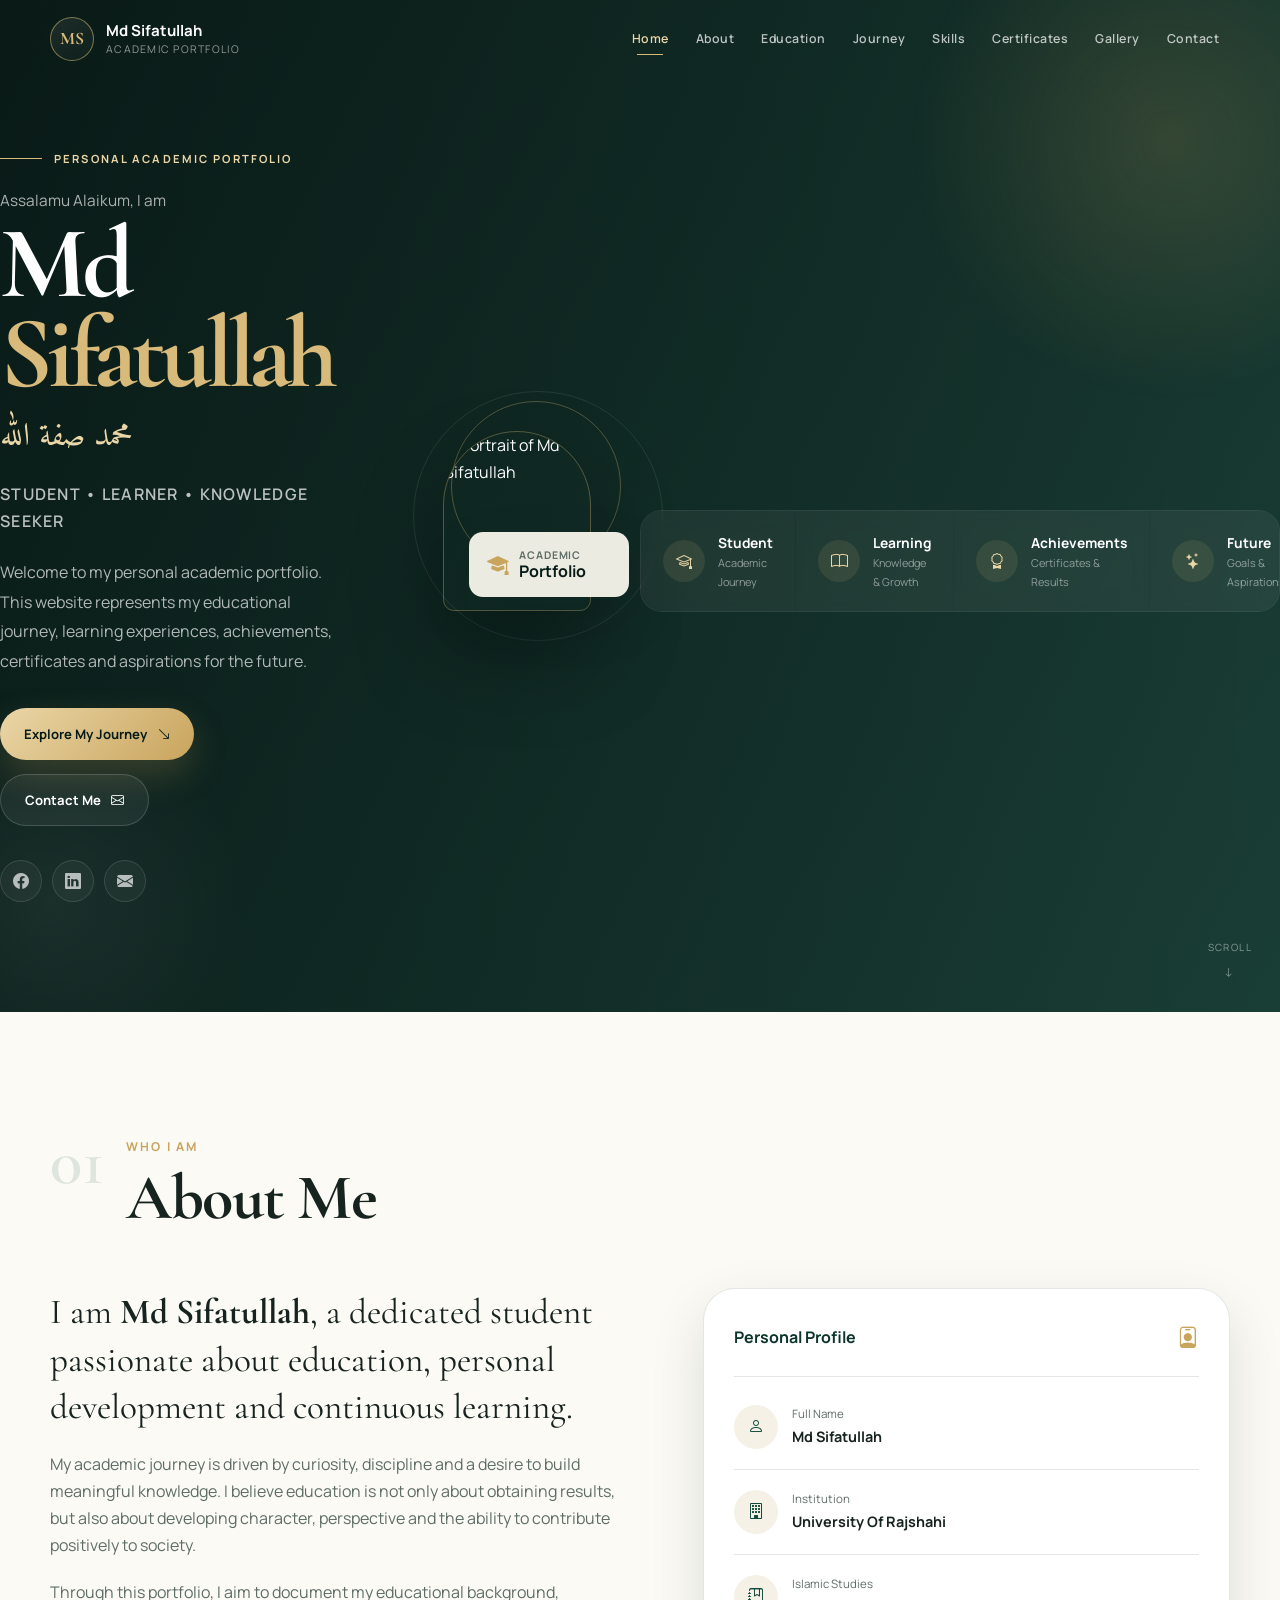
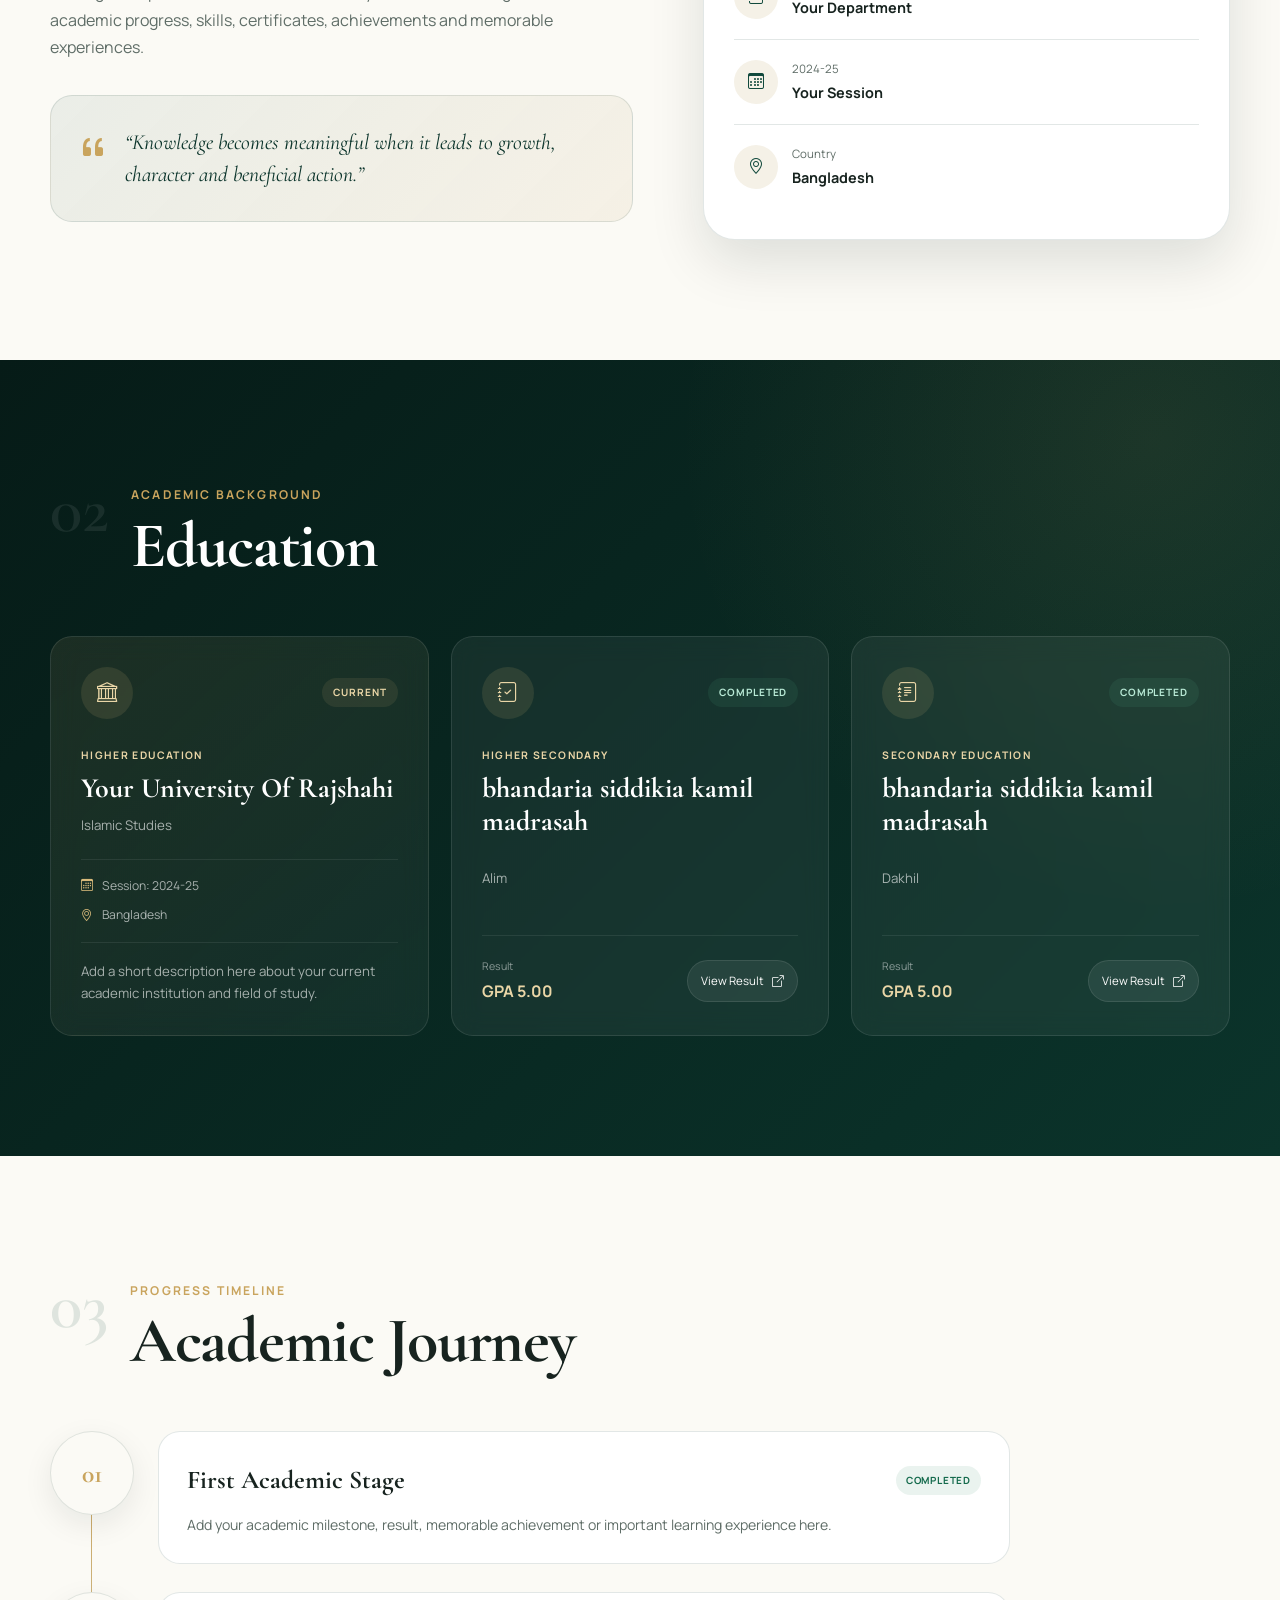
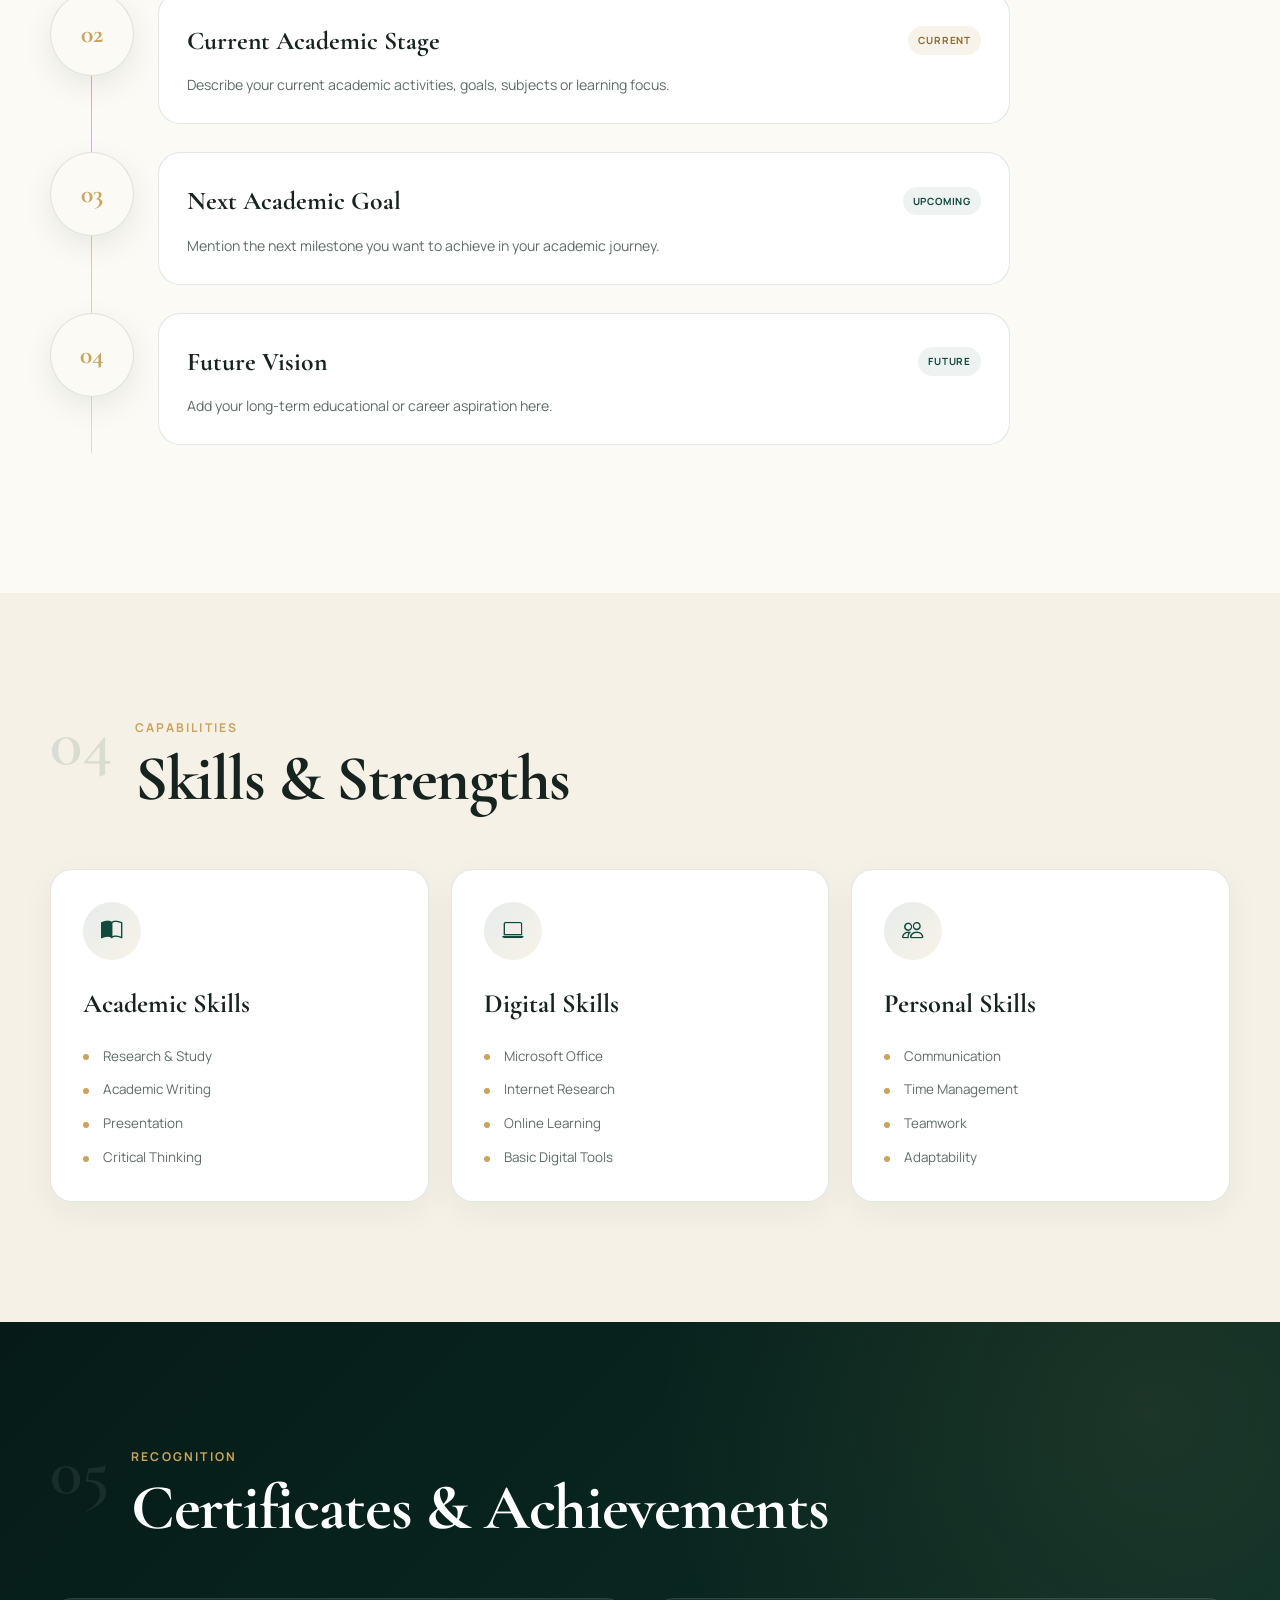
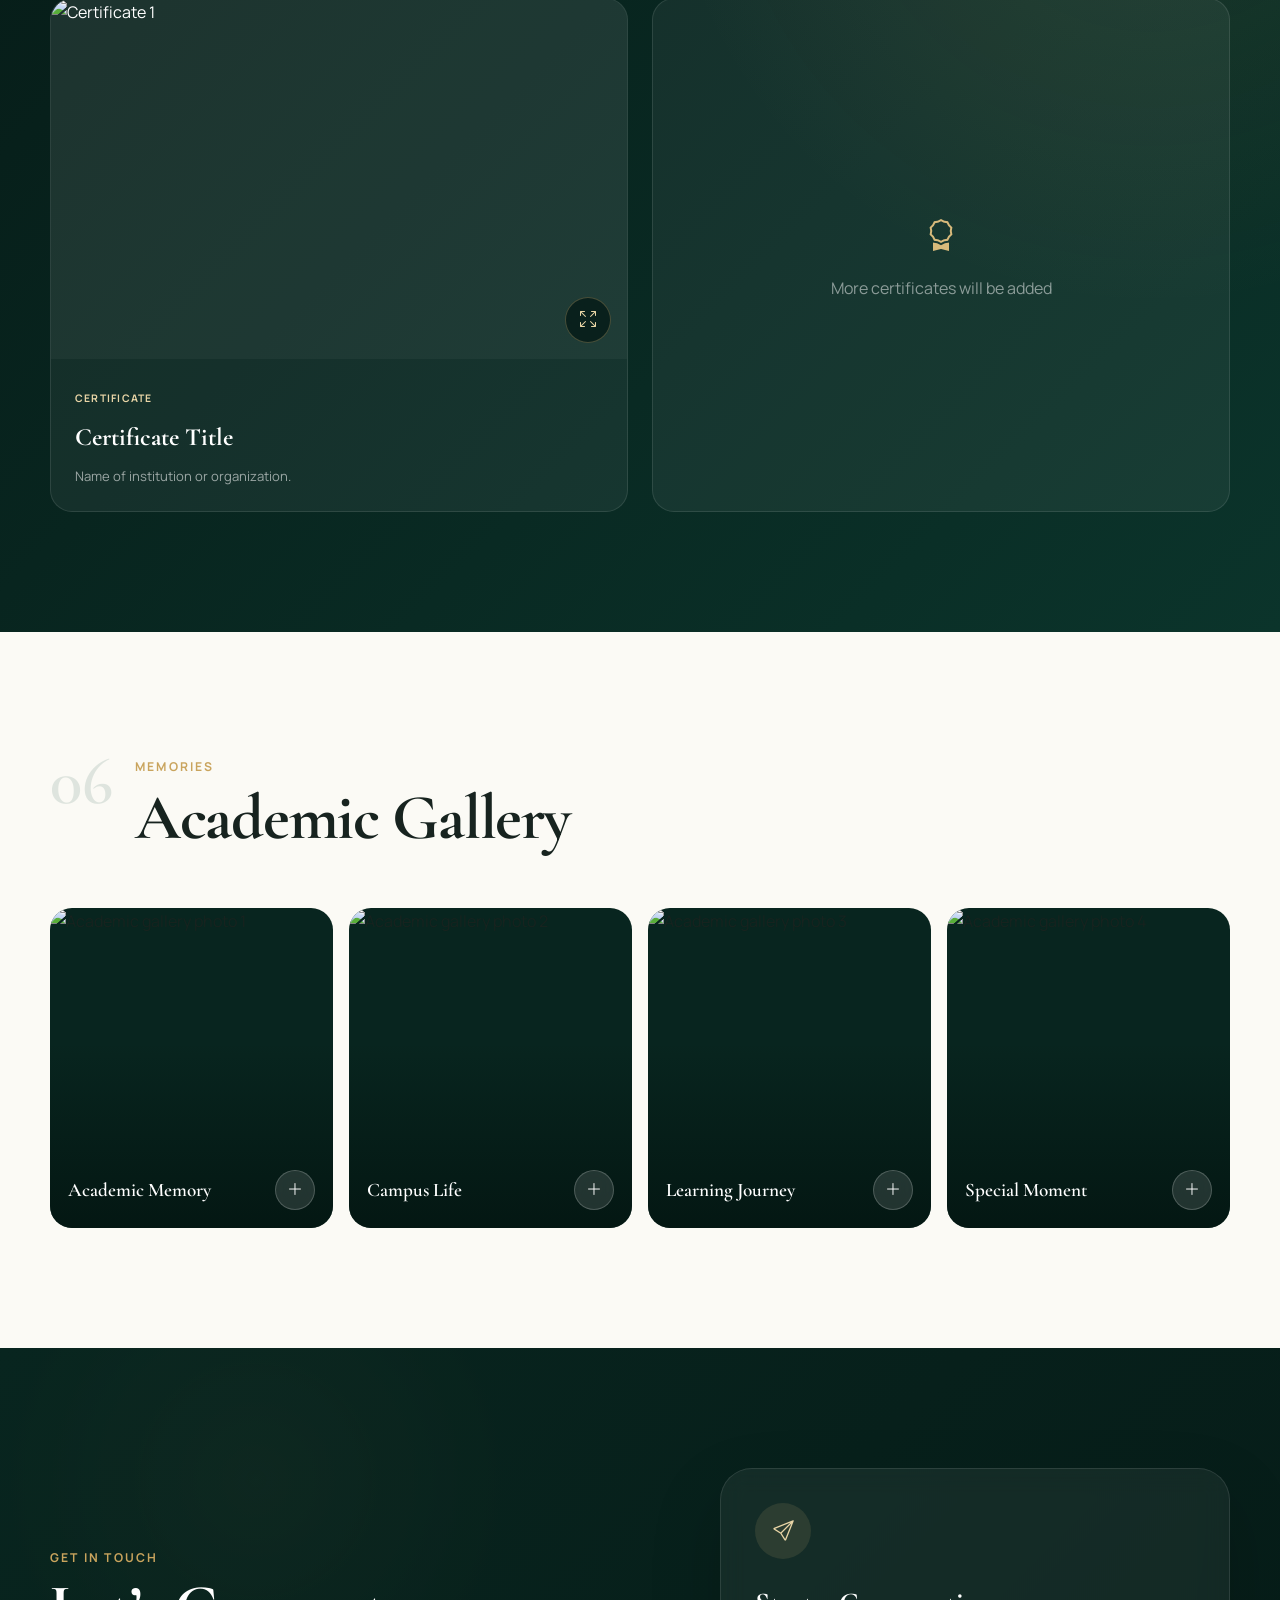
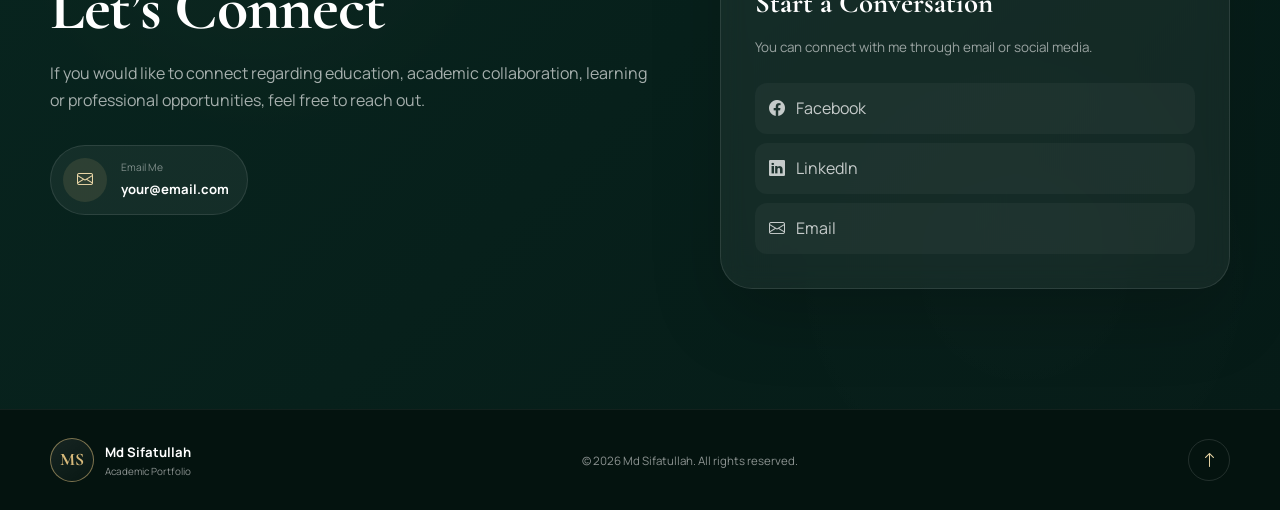
==== index.htm @ 27f23cbc "Update index.htm" ====
<!DOCTYPE html>
<html lang="en">
<head>
  <meta charset="UTF-8" />
  <meta name="viewport" content="width=device-width, initial-scale=1.0" />

  <title>Md Sifatullah | Academic Portfolio</title>

  <meta
    name="description"
    content="Official academic portfolio of Md Sifatullah featuring education, academic journey, skills, certificates, achievements and gallery."
  />

  <meta name="author" content="Md Sifatullah" />
  <meta name="theme-color" content="#071f1a" />

  <!-- Open Graph -->
  <meta property="og:title" content="Md Sifatullah | Academic Portfolio" />
  <meta
    property="og:description"
    content="Explore the academic journey, education, skills, certificates and achievements of Md Sifatullah."
  />
  <meta property="og:type" content="website" />

  <!-- Google Fonts -->
  <link rel="preconnect" href="https://fonts.googleapis.com" />
  <link rel="preconnect" href="https://fonts.gstatic.com" crossorigin />

  <link
    href="https://fonts.googleapis.com/css2?family=Amiri:wght@400;700&family=Cormorant+Garamond:wght@500;600;700&family=Manrope:wght@400;500;600;700&display=swap"
    rel="stylesheet"
  />

  <!-- Bootstrap Icons -->
  <link
    rel="stylesheet"
    href="https://cdn.jsdelivr.net/npm/bootstrap-icons@1.11.3/font/bootstrap-icons.min.css"
  />

  <!-- Main CSS -->
  <link rel="stylesheet" href="style.css" />
</head>

<body>

  <!-- =========================
       PRELOADER
  ========================== -->
  <div class="preloader" id="preloader" aria-hidden="true">
    <div class="preloader-logo">MS</div>
  </div>


  <!-- =========================
       HEADER / NAVBAR
  ========================== -->
  <header class="site-header" id="siteHeader">
    <div class="container nav-container">

      <a href="#home" class="brand" aria-label="Go to homepage">
        <span class="brand-mark">MS</span>

        <span class="brand-text">
          <strong>Md Sifatullah</strong>
          <small>Academic Portfolio</small>
        </span>
      </a>

      <nav class="main-nav" id="mainNav" aria-label="Main navigation">
        <a href="#home" class="nav-link active">Home</a>
        <a href="#about" class="nav-link">About</a>
        <a href="#education" class="nav-link">Education</a>
        <a href="#journey" class="nav-link">Journey</a>
        <a href="#skills" class="nav-link">Skills</a>
        <a href="#certificates" class="nav-link">Certificates</a>
        <a href="#gallery" class="nav-link">Gallery</a>
        <a href="#contact" class="nav-link">Contact</a>
      </nav>

      <button
        class="menu-toggle"
        id="menuToggle"
        type="button"
        aria-label="Open navigation menu"
        aria-expanded="false"
      >
        <span></span>
        <span></span>
        <span></span>
      </button>

    </div>
  </header>


  <main>

    <!-- =========================
         HERO SECTION
    ========================== -->
    <section class="hero" id="home">

      <div class="hero-overlay"></div>
      <div class="hero-pattern"></div>

      <div class="container hero-grid">

        <div class="hero-content reveal">

          <div class="eyebrow">
            <span class="eyebrow-line"></span>
            Personal Academic Portfolio
          </div>

          <p class="hero-greeting">
            Assalamu Alaikum, I am
          </p>

          <h1 class="hero-title">
            Md <span>Sifatullah</span>
          </h1>

          <p class="arabic-name" lang="ar">
            محمد صفة الله
          </p>

          <p class="hero-subtitle">
            Student • Learner • Knowledge Seeker
          </p>

          <p class="hero-description">
            Welcome to my personal academic portfolio. This website represents
            my educational journey, learning experiences, achievements,
            certificates and aspirations for the future.
          </p>

          <div class="hero-actions">
            <a href="#about" class="btn btn-primary">
              Explore My Journey
              <i class="bi bi-arrow-down-right"></i>
            </a>

            <a href="#contact" class="btn btn-secondary">
              Contact Me
              <i class="bi bi-envelope"></i>
            </a>
          </div>

          <div class="hero-socials">

            <a
              href="#"
              aria-label="Facebook"
              title="Facebook"
            >
              <i class="bi bi-facebook"></i>
            </a>

            <a
              href="#"
              aria-label="LinkedIn"
              title="LinkedIn"
            >
              <i class="bi bi-linkedin"></i>
            </a>

            <a
              href="mailto:your@email.com"
              aria-label="Email"
              title="Email"
            >
              <i class="bi bi-envelope-fill"></i>
            </a>

          </div>

        </div>


        <div class="hero-visual reveal">

          <div class="profile-frame">

            <div class="profile-decoration decoration-one"></div>
            <div class="profile-decoration decoration-two"></div>

            <div class="profile-photo-wrap">
              <img
                src="assets/images/profile.jpg"
                alt="Portrait of Md Sifatullah"
                class="profile-photo"
              />
            </div>

            <div class="profile-badge">
              <i class="bi bi-mortarboard-fill"></i>

              <span>
                <small>Academic</small>
                Portfolio
              </span>
            </div>

          </div>

        </div>

      </div>


      <div class="hero-stats container reveal">

        <article class="stat-card">
          <span class="stat-icon">
            <i class="bi bi-mortarboard"></i>
          </span>

          <div>
            <strong>Student</strong>
            <small>Academic Journey</small>
          </div>
        </article>

        <article class="stat-card">
          <span class="stat-icon">
            <i class="bi bi-book"></i>
          </span>

          <div>
            <strong>Learning</strong>
            <small>Knowledge & Growth</small>
          </div>
        </article>

        <article class="stat-card">
          <span class="stat-icon">
            <i class="bi bi-award"></i>
          </span>

          <div>
            <strong>Achievements</strong>
            <small>Certificates & Results</small>
          </div>
        </article>

        <article class="stat-card">
          <span class="stat-icon">
            <i class="bi bi-stars"></i>
          </span>

          <div>
            <strong>Future</strong>
            <small>Goals & Aspirations</small>
          </div>
        </article>

      </div>

      <a href="#about" class="scroll-indicator" aria-label="Scroll to about section">
        <span>Scroll</span>
        <i class="bi bi-arrow-down"></i>
      </a>

    </section>


    <!-- =========================
         ABOUT SECTION
    ========================== -->
    <section class="section section-light" id="about">
      <div class="container">

        <div class="section-heading reveal">
          <span class="section-index">01</span>

          <div>
            <span class="section-label">Who I Am</span>
            <h2>About Me</h2>
          </div>
        </div>


        <div class="about-grid">

          <div class="about-content reveal">

            <p class="lead-text">
              I am <strong>Md Sifatullah</strong>, a dedicated student
              passionate about education, personal development and continuous
              learning.
            </p>

            <p>
              My academic journey is driven by curiosity, discipline and a
              desire to build meaningful knowledge. I believe education is not
              only about obtaining results, but also about developing
              character, perspective and the ability to contribute positively
              to society.
            </p>

            <p>
              Through this portfolio, I aim to document my educational
              background, academic progress, skills, certificates,
              achievements and memorable experiences.
            </p>

            <div class="quote-card">
              <i class="bi bi-quote"></i>

              <blockquote>
                “Knowledge becomes meaningful when it leads to growth,
                character and beneficial action.”
              </blockquote>
            </div>

          </div>


          <aside class="about-info-card reveal">

            <div class="info-card-header">
              <span>Personal Profile</span>
              <i class="bi bi-person-badge"></i>
            </div>

            <div class="info-list">

              <div class="info-item">
                <span class="info-icon">
                  <i class="bi bi-person"></i>
                </span>

                <div>
                  <small>Full Name</small>
                  <strong>Md Sifatullah</strong>
                </div>
              </div>


              <div class="info-item">
                <span class="info-icon">
                  <i class="bi bi-building"></i>
                </span>

                <div>
                  <small>Institution</small>
                  <strong>University Of Rajshahi</strong>
                </div>
              </div>


              <div class="info-item">
                <span class="info-icon">
                  <i class="bi bi-journal-bookmark"></i>
                </span>

                <div>
                  <small>Islamic Studies</small>
                  <strong>Your Department</strong>
                </div>
              </div>


              <div class="info-item">
                <span class="info-icon">
                  <i class="bi bi-calendar3"></i>
                </span>

                <div>
                  <small>2024-25</small>
                  <strong>Your Session</strong>
                </div>
              </div>


              <div class="info-item">
                <span class="info-icon">
                  <i class="bi bi-geo-alt"></i>
                </span>

                <div>
                  <small>Country</small>
                  <strong>Bangladesh</strong>
                </div>
              </div>

            </div>

          </aside>

        </div>

      </div>
    </section>


    <!-- =========================
         EDUCATION SECTION
    ========================== -->
    <section class="section section-dark" id="education">
      <div class="container">

        <div class="section-heading light-heading reveal">
          <span class="section-index">02</span>

          <div>
            <span class="section-label">Academic Background</span>
            <h2>Education</h2>
          </div>
        </div>


        <div class="education-grid">

          <article class="education-card featured reveal">

            <div class="education-top">

              <div class="education-icon">
                <i class="bi bi-bank"></i>
              </div>

              <span class="status-badge current">
                Current
              </span>

            </div>

            <span class="education-level">
              Higher Education
            </span>

            <h3>Your University Of Rajshahi</h3>

            <p class="education-meta">
              Islamic Studies
            </p>

            <div class="education-details">

              <span>
                <i class="bi bi-calendar3"></i>
                Session: 2024-25
              </span>

              <span>
                <i class="bi bi-geo-alt"></i>
                Bangladesh
              </span>

            </div>

            <p>
              Add a short description here about your current academic
              institution and field of study.
            </p>

          </article>


          <article class="education-card reveal">

            <div class="education-top">

              <div class="education-icon">
                <i class="bi bi-journal-check"></i>
              </div>

              <span class="status-badge completed">
                Completed
              </span>

            </div>

            <span class="education-level">
              Higher Secondary
            </span>

            <h3>bhandaria siddikia kamil madrasah</h3>

            <p class="education-meta">
              Alim
            </p>

            <div class="result-box">

              <div>
                <small>Result</small>
                <strong>GPA 5.00</strong>
              </div>

              <button
                class="result-btn"
                type="button"
                data-result="higher-secondary"
              >
                View Result
                <i class="bi bi-box-arrow-up-right"></i>
              </button>

            </div>

          </article>


          <article class="education-card reveal">

            <div class="education-top">

              <div class="education-icon">
                <i class="bi bi-journal-text"></i>
              </div>

              <span class="status-badge completed">
                Completed
              </span>

            </div>

            <span class="education-level">
              Secondary Education
            </span>

            <h3>bhandaria siddikia kamil madrasah</h3>

            <p class="education-meta">
           Dakhil
            </p>

            <div class="result-box">

              <div>
                <small>Result</small>
                <strong>GPA 5.00</strong>
              </div>

              <button
                class="result-btn"
                type="button"
                data-result="secondary"
              >
                View Result
                <i class="bi bi-box-arrow-up-right"></i>
              </button>

            </div>

          </article>

        </div>

      </div>
    </section>


    <!-- =========================
         ACADEMIC JOURNEY
    ========================== -->
    <section class="section section-light" id="journey">
      <div class="container">

        <div class="section-heading reveal">
          <span class="section-index">03</span>

          <div>
            <span class="section-label">Progress Timeline</span>
            <h2>Academic Journey</h2>
          </div>
        </div>


        <div class="timeline">

          <article class="timeline-item reveal">

            <div class="timeline-number">
              01
            </div>

            <div class="timeline-content">

              <div class="timeline-top">
                <h3>First Academic Stage</h3>
                <span class="timeline-status completed">
                  Completed
                </span>
              </div>

              <p>
                Add your academic milestone, result, memorable achievement or
                important learning experience here.
              </p>

            </div>

          </article>


          <article class="timeline-item reveal">

            <div class="timeline-number">
              02
            </div>

            <div class="timeline-content">

              <div class="timeline-top">
                <h3>Current Academic Stage</h3>
                <span class="timeline-status current">
                  Current
                </span>
              </div>

              <p>
                Describe your current academic activities, goals, subjects or
                learning focus.
              </p>

            </div>

          </article>


          <article class="timeline-item reveal">

            <div class="timeline-number">
              03
            </div>

            <div class="timeline-content">

              <div class="timeline-top">
                <h3>Next Academic Goal</h3>
                <span class="timeline-status upcoming">
                  Upcoming
                </span>
              </div>

              <p>
                Mention the next milestone you want to achieve in your academic
                journey.
              </p>

            </div>

          </article>


          <article class="timeline-item reveal">

            <div class="timeline-number">
              04
            </div>

            <div class="timeline-content">

              <div class="timeline-top">
                <h3>Future Vision</h3>
                <span class="timeline-status upcoming">
                  Future
                </span>
              </div>

              <p>
                Add your long-term educational or career aspiration here.
              </p>

            </div>

          </article>

        </div>

      </div>
    </section>


    <!-- =========================
         SKILLS SECTION
    ========================== -->
    <section class="section section-soft" id="skills">
      <div class="container">

        <div class="section-heading reveal">
          <span class="section-index">04</span>

          <div>
            <span class="section-label">Capabilities</span>
            <h2>Skills & Strengths</h2>
          </div>
        </div>


        <div class="skills-grid">

          <article class="skill-card reveal">

            <div class="skill-icon">
              <i class="bi bi-book-half"></i>
            </div>

            <h3>Academic Skills</h3>

            <ul>
              <li>Research & Study</li>
              <li>Academic Writing</li>
              <li>Presentation</li>
              <li>Critical Thinking</li>
            </ul>

          </article>


          <article class="skill-card reveal">

            <div class="skill-icon">
              <i class="bi bi-laptop"></i>
            </div>

            <h3>Digital Skills</h3>

            <ul>
              <li>Microsoft Office</li>
              <li>Internet Research</li>
              <li>Online Learning</li>
              <li>Basic Digital Tools</li>
            </ul>

          </article>


          <article class="skill-card reveal">

            <div class="skill-icon">
              <i class="bi bi-people"></i>
            </div>

            <h3>Personal Skills</h3>

            <ul>
              <li>Communication</li>
              <li>Time Management</li>
              <li>Teamwork</li>
              <li>Adaptability</li>
            </ul>

          </article>

        </div>

      </div>
    </section>


    <!-- =========================
         CERTIFICATES
    ========================== -->
    <section class="section section-dark" id="certificates">
      <div class="container">

        <div class="section-heading light-heading reveal">
          <span class="section-index">05</span>

          <div>
            <span class="section-label">Recognition</span>
            <h2>Certificates & Achievements</h2>
          </div>
        </div>


        <div class="certificate-grid">

          <article class="certificate-card reveal">

            <div class="certificate-image">

              <img
                src="assets/certificates/certificate-1.jpg"
                alt="Certificate 1"
              />

              <button
                class="certificate-view"
                type="button"
                data-certificate="assets/certificates/certificate-1.jpg"
                aria-label="View certificate"
              >
                <i class="bi bi-arrows-fullscreen"></i>
              </button>

            </div>

            <div class="certificate-content">

              <span>
                Certificate
              </span>

              <h3>Certificate Title</h3>

              <p>
                Name of institution or organization.
              </p>

            </div>

          </article>


          <article class="certificate-card reveal">

            <div class="certificate-placeholder">
              <i class="bi bi-award"></i>
              <span>More certificates will be added</span>
            </div>

          </article>

        </div>

      </div>
    </section>


    <!-- =========================
         GALLERY SECTION
    ========================== -->
    <section class="section section-light" id="gallery">
      <div class="container">

        <div class="section-heading reveal">
          <span class="section-index">06</span>

          <div>
            <span class="section-label">Memories</span>
            <h2>Academic Gallery</h2>
          </div>
        </div>


        <div class="gallery-grid">

          <figure class="gallery-item reveal">
            <img
              src="assets/images/gallery-1.jpg"
              alt="Academic gallery photo 1"
            />

            <figcaption>
              <span>Academic Memory</span>

              <button
                class="gallery-open"
                type="button"
                data-gallery="assets/images/gallery-1.jpg"
                aria-label="Open image"
              >
                <i class="bi bi-plus-lg"></i>
              </button>
            </figcaption>
          </figure>


          <figure class="gallery-item reveal">
            <img
              src="assets/images/gallery-2.jpg"
              alt="Academic gallery photo 2"
            />

            <figcaption>
              <span>Campus Life</span>

              <button
                class="gallery-open"
                type="button"
                data-gallery="assets/images/gallery-2.jpg"
                aria-label="Open image"
              >
                <i class="bi bi-plus-lg"></i>
              </button>
            </figcaption>
          </figure>


          <figure class="gallery-item reveal">
            <img
              src="assets/images/gallery-3.jpg"
              alt="Academic gallery photo 3"
            />

            <figcaption>
              <span>Learning Journey</span>

              <button
                class="gallery-open"
                type="button"
                data-gallery="assets/images/gallery-3.jpg"
                aria-label="Open image"
              >
                <i class="bi bi-plus-lg"></i>
              </button>
            </figcaption>
          </figure>


          <figure class="gallery-item reveal">
            <img
              src="assets/images/gallery-4.jpg"
              alt="Academic gallery photo 4"
            />

            <figcaption>
              <span>Special Moment</span>

              <button
                class="gallery-open"
                type="button"
                data-gallery="assets/images/gallery-4.jpg"
                aria-label="Open image"
              >
                <i class="bi bi-plus-lg"></i>
              </button>
            </figcaption>
          </figure>

        </div>

      </div>
    </section>


    <!-- =========================
         CONTACT SECTION
    ========================== -->
    <section class="section contact-section" id="contact">

      <div class="contact-pattern"></div>

      <div class="container contact-grid">

        <div class="contact-content reveal">

          <span class="section-label">
            Get In Touch
          </span>

          <h2>
            Let’s Connect
          </h2>

          <p>
            If you would like to connect regarding education, academic
            collaboration, learning or professional opportunities, feel free to
            reach out.
          </p>

          <a href="mailto:your@email.com" class="contact-email">
            <span>
              <i class="bi bi-envelope"></i>
            </span>

            <div>
              <small>Email Me</small>
              <strong>your@email.com</strong>
            </div>
          </a>

        </div>


        <div class="contact-card reveal">

          <span class="contact-card-icon">
            <i class="bi bi-send"></i>
          </span>

          <h3>
            Start a Conversation
          </h3>

          <p>
            You can connect with me through email or social media.
          </p>

          <div class="contact-links">

            <a href="#">
              <i class="bi bi-facebook"></i>
              Facebook
            </a>

            <a href="#">
              <i class="bi bi-linkedin"></i>
              LinkedIn
            </a>

            <a href="mailto:your@email.com">
              <i class="bi bi-envelope"></i>
              Email
            </a>

          </div>

        </div>

      </div>

    </section>

  </main>


  <!-- =========================
       FOOTER
  ========================== -->
  <footer class="site-footer">

    <div class="container footer-content">

      <div class="footer-brand">

        <span class="brand-mark">
          MS
        </span>

        <div>
          <strong>Md Sifatullah</strong>
          <small>Academic Portfolio</small>
        </div>

      </div>

      <p>
        © <span id="currentYear"></span> Md Sifatullah. All rights reserved.
      </p>

      <a href="#home" class="back-to-top" aria-label="Back to top">
        <i class="bi bi-arrow-up"></i>
      </a>

    </div>

  </footer>


  <!-- =========================
       RESULT MODAL
  ========================== -->
  <div class="modal" id="resultModal" aria-hidden="true">

    <div class="modal-backdrop" data-close-modal></div>

    <div class="modal-dialog" role="dialog" aria-modal="true">

      <button
        class="modal-close"
        type="button"
        data-close-modal
        aria-label="Close result"
      >
        <i class="bi bi-x-lg"></i>
      </button>

      <div class="modal-header">
        <span>Academic Result</span>
        <h3 id="resultModalTitle">
          Result
        </h3>
      </div>

      <div class="modal-body" id="resultModalBody">
        Result information will appear here.
      </div>

    </div>

  </div>


  <!-- =========================
       IMAGE LIGHTBOX
  ========================== -->
  <div class="lightbox" id="lightbox" aria-hidden="true">

    <div class="lightbox-backdrop" data-lightbox-close></div>

    <button
      class="lightbox-close"
      type="button"
      data-lightbox-close
      aria-label="Close image"
    >
      <i class="bi bi-x-lg"></i>
    </button>

    <div class="lightbox-content">
      <img
        src=""
        alt="Expanded preview"
        id="lightboxImage"
      />
    </div>

  </div>


  <!-- Main JavaScript -->
  <script src="script.js"></script>

</body>
</html>
---- style.css ----
/* =========================================================
   MD SIFATULLAH — PREMIUM ACADEMIC PORTFOLIO
   style.css
   ========================================================= */


/* =========================
   ROOT / DESIGN SYSTEM
========================= */

:root {
  --emerald-950: #061b17;
  --emerald-900: #08251f;
  --emerald-800: #0b342b;
  --emerald-700: #11493c;
  --emerald-600: #17624f;

  --gold-500: #c9a45d;
  --gold-400: #d8ba7b;
  --gold-300: #ead6a7;

  --ivory-50: #fbfaf5;
  --ivory-100: #f5f1e7;
  --ivory-200: #ece5d6;

  --white: #ffffff;
  --text-dark: #17231f;
  --text-soft: #5f6d67;
  --text-light: #dce5e0;

  --border-light: rgba(16, 62, 51, 0.12);
  --border-dark: rgba(255, 255, 255, 0.1);

  --shadow-sm: 0 10px 30px rgba(5, 26, 21, 0.08);
  --shadow-md: 0 22px 55px rgba(5, 26, 21, 0.12);
  --shadow-lg: 0 35px 90px rgba(5, 26, 21, 0.18);

  --radius-sm: 14px;
  --radius-md: 22px;
  --radius-lg: 32px;

  --container: 1180px;

  --transition: 0.3s ease;
}


/* =========================
   RESET
========================= */

* {
  margin: 0;
  padding: 0;
  box-sizing: border-box;
}

html {
  scroll-behavior: smooth;
  scroll-padding-top: 90px;
}

body {
  font-family: "Manrope", sans-serif;
  background: var(--ivory-50);
  color: var(--text-dark);
  line-height: 1.7;
  overflow-x: hidden;
}

body.menu-open {
  overflow: hidden;
}

img {
  width: 100%;
  display: block;
}

a {
  text-decoration: none;
  color: inherit;
}

button,
input,
textarea {
  font: inherit;
}

button {
  border: none;
  cursor: pointer;
}

ul {
  list-style: none;
}

::selection {
  background: var(--gold-500);
  color: var(--emerald-950);
}


/* =========================
   GLOBAL LAYOUT
========================= */

.container {
  width: min(calc(100% - 40px), var(--container));
  margin-inline: auto;
}

.section {
  position: relative;
  padding: 120px 0;
  overflow: hidden;
}

.section-light {
  background: var(--ivory-50);
}

.section-soft {
  background: var(--ivory-100);
}

.section-dark {
  background:
    radial-gradient(
      circle at 90% 10%,
      rgba(201, 164, 93, 0.1),
      transparent 35%
    ),
    linear-gradient(
      135deg,
      var(--emerald-950),
      var(--emerald-800)
    );

  color: var(--white);
}

.section-heading {
  display: flex;
  gap: 22px;
  align-items: flex-start;
  margin-bottom: 58px;
}

.section-index {
  font-family: "Cormorant Garamond", serif;
  font-size: 4.2rem;
  font-weight: 600;
  line-height: 0.9;
  color: rgba(17, 73, 60, 0.12);
}

.light-heading .section-index {
  color: rgba(255, 255, 255, 0.08);
}

.section-label {
  display: inline-block;
  color: var(--gold-500);
  text-transform: uppercase;
  letter-spacing: 0.18em;
  font-size: 0.76rem;
  font-weight: 700;
  margin-bottom: 8px;
}

.section-heading h2,
.contact-content h2 {
  font-family: "Cormorant Garamond", serif;
  font-size: clamp(2.6rem, 5vw, 4.5rem);
  line-height: 1;
  font-weight: 700;
  letter-spacing: -0.02em;
}

.light-heading h2 {
  color: var(--white);
}


/* =========================
   PRELOADER
========================= */

.preloader {
  position: fixed;
  inset: 0;
  z-index: 99999;
  display: grid;
  place-items: center;
  background: var(--emerald-950);
  transition:
    opacity 0.45s ease,
    visibility 0.45s ease;
}

.preloader.hide {
  opacity: 0;
  visibility: hidden;
}

.preloader-logo {
  width: 82px;
  height: 82px;
  border-radius: 50%;
  display: grid;
  place-items: center;

  font-family: "Cormorant Garamond", serif;
  font-size: 2rem;
  font-weight: 700;

  color: var(--gold-400);

  border: 1px solid rgba(216, 186, 123, 0.5);

  box-shadow:
    0 0 0 12px rgba(216, 186, 123, 0.04),
    0 0 60px rgba(216, 186, 123, 0.14);

  animation: preloadPulse 1.5s ease-in-out infinite;
}

@keyframes preloadPulse {
  50% {
    transform: scale(1.08);
  }
}


/* =========================
   HEADER / NAVBAR
========================= */

.site-header {
  position: fixed;
  top: 0;
  width: 100%;
  z-index: 1000;

  transition:
    background var(--transition),
    box-shadow var(--transition),
    border-color var(--transition);

  border-bottom: 1px solid transparent;
}

.site-header.scrolled {
  background: rgba(6, 27, 23, 0.88);
  backdrop-filter: blur(18px);
  -webkit-backdrop-filter: blur(18px);

  border-bottom-color: rgba(255, 255, 255, 0.08);

  box-shadow:
    0 15px 40px rgba(2, 15, 12, 0.18);
}

.nav-container {
  min-height: 78px;
  display: flex;
  justify-content: space-between;
  align-items: center;
  gap: 30px;
}

.brand {
  display: flex;
  align-items: center;
  gap: 12px;
  flex-shrink: 0;
}

.brand-mark {
  width: 44px;
  height: 44px;
  border-radius: 50%;

  display: grid;
  place-items: center;

  border: 1px solid rgba(216, 186, 123, 0.55);

  background:
    linear-gradient(
      145deg,
      rgba(255, 255, 255, 0.08),
      rgba(255, 255, 255, 0.02)
    );

  color: var(--gold-400);

  font-family: "Cormorant Garamond", serif;
  font-weight: 700;
  font-size: 1.1rem;
}

.brand-text {
  display: flex;
  flex-direction: column;
  line-height: 1.2;
}

.brand-text strong {
  font-size: 0.94rem;
  color: var(--white);
}

.brand-text small {
  margin-top: 3px;
  font-size: 0.66rem;
  text-transform: uppercase;
  letter-spacing: 0.12em;
  color: rgba(255, 255, 255, 0.55);
}

.main-nav {
  display: flex;
  align-items: center;
  gap: 5px;
}

.nav-link {
  position: relative;

  padding: 10px 11px;

  color: rgba(255, 255, 255, 0.72);

  font-size: 0.77rem;
  font-weight: 600;
  letter-spacing: 0.04em;

  transition:
    color var(--transition),
    background var(--transition);
}

.nav-link::after {
  content: "";
  position: absolute;
  left: 50%;
  bottom: 4px;

  width: 0;
  height: 1px;

  background: var(--gold-400);

  transform: translateX(-50%);
  transition: width var(--transition);
}

.nav-link:hover,
.nav-link.active {
  color: var(--gold-300);
}

.nav-link:hover::after,
.nav-link.active::after {
  width: 26px;
}

.menu-toggle {
  width: 46px;
  height: 46px;
  display: none;

  flex-direction: column;
  align-items: center;
  justify-content: center;

  gap: 5px;

  border-radius: 50%;
  background: rgba(255, 255, 255, 0.08);
}

.menu-toggle span {
  width: 19px;
  height: 1.5px;
  background: var(--white);
  transition: var(--transition);
}


/* =========================
   HERO
========================= */

.hero {
  min-height: 100vh;
  position: relative;

  display: flex;
  align-items: center;

  padding:
    140px 0
    110px;

  color: var(--white);

  background:
    linear-gradient(
      120deg,
      rgba(4, 22, 18, 0.97),
      rgba(8, 48, 39, 0.93)
    );
}

.hero::before {
  content: "";
  position: absolute;

  width: 540px;
  height: 540px;

  right: -160px;
  top: -130px;

  border-radius: 50%;

  background:
    radial-gradient(
      circle,
      rgba(201, 164, 93, 0.18),
      transparent 68%
    );

  filter: blur(3px);
}

.hero::after {
  content: "";
  position: absolute;

  width: 420px;
  height: 420px;

  left: -160px;
  bottom: -100px;

  border-radius: 50%;

  background:
    radial-gradient(
      circle,
      rgba(255, 255, 255, 0.06),
      transparent 65%
    );
}

.hero-overlay {
  position: absolute;
  inset: 0;
  pointer-events: none;

  background:
    linear-gradient(
      90deg,
      rgba(3, 18, 15, 0.25),
      transparent
    );
}

.hero-pattern {
  position: absolute;
  inset: 0;

  opacity: 0.18;

  background-image:
    linear-gradient(
      rgba(255, 255, 255, 0.025) 1px,
      transparent 1px
    ),
    linear-gradient(
      90deg,
      rgba(255, 255, 255, 0.025) 1px,
      transparent 1px
    );

  background-size: 46px 46px;

  mask-image:
    linear-gradient(
      to bottom,
      black,
      transparent 90%
    );
}

.hero-grid {
  position: relative;
  z-index: 3;

  display: grid;
  grid-template-columns: 1.08fr 0.92fr;

  gap: 80px;
  align-items: center;
}

.eyebrow {
  display: inline-flex;
  align-items: center;
  gap: 12px;

  margin-bottom: 20px;

  text-transform: uppercase;
  letter-spacing: 0.19em;
  font-size: 0.7rem;
  font-weight: 700;

  color: var(--gold-300);
}

.eyebrow-line {
  width: 42px;
  height: 1px;
  background: var(--gold-400);
}

.hero-greeting {
  margin-bottom: 4px;
  color: rgba(255, 255, 255, 0.66);
  font-size: 0.96rem;
}

.hero-title {
  font-family: "Cormorant Garamond", serif;

  font-size: clamp(4rem, 8vw, 7.4rem);

  line-height: 0.88;
  letter-spacing: -0.055em;

  font-weight: 700;

  margin-bottom: 12px;
}

.hero-title span {
  color: var(--gold-400);
}

.arabic-name {
  font-family: "Amiri", serif;
  font-size: 2rem;
  color: var(--gold-300);
  margin-bottom: 16px;
}

.hero-subtitle {
  font-size: 1rem;
  font-weight: 600;

  letter-spacing: 0.08em;
  text-transform: uppercase;

  color: rgba(255, 255, 255, 0.72);

  margin-bottom: 23px;
}

.hero-description {
  max-width: 660px;

  color: rgba(255, 255, 255, 0.68);

  font-size: 1rem;
  line-height: 1.85;

  margin-bottom: 32px;
}

.hero-actions {
  display: flex;
  flex-wrap: wrap;
  gap: 14px;
}

.btn {
  min-height: 52px;

  padding: 0 24px;

  display: inline-flex;
  align-items: center;
  justify-content: center;

  gap: 10px;

  border-radius: 999px;

  font-size: 0.82rem;
  font-weight: 700;

  transition:
    transform var(--transition),
    box-shadow var(--transition),
    background var(--transition);
}

.btn:hover {
  transform: translateY(-3px);
}

.btn-primary {
  color: var(--emerald-950);

  background:
    linear-gradient(
      135deg,
      var(--gold-300),
      var(--gold-500)
    );

  box-shadow:
    0 15px 35px rgba(201, 164, 93, 0.22);
}

.btn-primary:hover {
  box-shadow:
    0 22px 42px rgba(201, 164, 93, 0.32);
}

.btn-secondary {
  color: var(--white);

  background: rgba(255, 255, 255, 0.06);

  border:
    1px solid rgba(255, 255, 255, 0.16);
}

.btn-secondary:hover {
  background: rgba(255, 255, 255, 0.1);
}

.hero-socials {
  display: flex;
  gap: 10px;
  margin-top: 34px;
}

.hero-socials a {
  width: 42px;
  height: 42px;

  display: grid;
  place-items: center;

  border-radius: 50%;

  border:
    1px solid rgba(255, 255, 255, 0.12);

  background: rgba(255, 255, 255, 0.04);

  color: rgba(255, 255, 255, 0.68);

  transition:
    color var(--transition),
    border-color var(--transition),
    transform var(--transition);
}

.hero-socials a:hover {
  color: var(--gold-300);
  border-color: rgba(216, 186, 123, 0.6);
  transform: translateY(-3px);
}


/* =========================
   HERO PROFILE
========================= */

.hero-visual {
  display: flex;
  justify-content: center;
}

.profile-frame {
  position: relative;
  width: min(430px, 100%);
  aspect-ratio: 0.87;
}

.profile-photo-wrap {
  position: absolute;
  inset: 30px;

  border-radius:
    190px 190px 28px 28px;

  overflow: hidden;

  border:
    1px solid rgba(216, 186, 123, 0.35);

  box-shadow:
    0 45px 90px rgba(0, 0, 0, 0.32);
}

.profile-photo {
  height: 100%;
  object-fit: cover;
  object-position: center top;
}

.profile-decoration {
  position: absolute;
  border-radius: 50%;
  pointer-events: none;
}

.decoration-one {
  width: 170px;
  height: 170px;

  top: 0;
  right: 0;

  border:
    1px solid rgba(216, 186, 123, 0.32);
}

.decoration-two {
  width: 250px;
  height: 250px;

  bottom: 0;
  left: 0;

  border:
    1px solid rgba(255, 255, 255, 0.09);
}

.profile-badge {
  position: absolute;
  right: -8px;
  bottom: 44px;

  display: flex;
  align-items: center;
  gap: 10px;

  min-width: 160px;

  padding: 14px 18px;

  border-radius: var(--radius-sm);

  background:
    rgba(250, 248, 239, 0.94);

  color: var(--emerald-950);

  box-shadow: var(--shadow-md);

  backdrop-filter: blur(14px);
}

.profile-badge i {
  font-size: 1.35rem;
  color: var(--gold-500);
}

.profile-badge span {
  display: flex;
  flex-direction: column;
  line-height: 1.2;
  font-weight: 700;
}

.profile-badge small {
  color: var(--text-soft);
  font-size: 0.66rem;
  text-transform: uppercase;
  letter-spacing: 0.08em;
}


/* =========================
   HERO STATS
========================= */

.hero-stats {
  position: relative;
  z-index: 4;

  margin-top: 80px;

  display: grid;
  grid-template-columns: repeat(4, 1fr);

  gap: 1px;

  overflow: hidden;

  border:
    1px solid rgba(255, 255, 255, 0.08);

  border-radius: var(--radius-md);

  background: rgba(255, 255, 255, 0.04);
}

.stat-card {
  display: flex;
  align-items: center;
  gap: 13px;

  padding: 20px 22px;

  background:
    rgba(255, 255, 255, 0.025);

  backdrop-filter: blur(8px);
}

.stat-icon {
  width: 42px;
  height: 42px;

  display: grid;
  place-items: center;

  flex-shrink: 0;

  border-radius: 50%;

  background:
    rgba(216, 186, 123, 0.11);

  color: var(--gold-300);
}

.stat-card div {
  display: flex;
  flex-direction: column;
}

.stat-card strong {
  font-size: 0.86rem;
  color: var(--white);
}

.stat-card small {
  color: rgba(255, 255, 255, 0.5);
  font-size: 0.68rem;
}

.scroll-indicator {
  position: absolute;
  z-index: 5;

  right: 28px;
  bottom: 32px;

  display: flex;
  flex-direction: column;
  align-items: center;

  gap: 8px;

  color: rgba(255, 255, 255, 0.48);

  font-size: 0.62rem;
  letter-spacing: 0.14em;
  text-transform: uppercase;
}

.scroll-indicator i {
  animation: scrollArrow 1.6s ease infinite;
}

@keyframes scrollArrow {
  50% {
    transform: translateY(7px);
  }
}


/* =========================
   ABOUT
========================= */

.about-grid {
  display: grid;
  grid-template-columns: 1.05fr 0.95fr;
  gap: 70px;
  align-items: start;
}

.about-content {
  max-width: 700px;
}

.about-content p {
  margin-bottom: 20px;
  color: var(--text-soft);
}

.lead-text {
  font-family: "Cormorant Garamond", serif;

  font-size: clamp(1.55rem, 3vw, 2.2rem);

  line-height: 1.35;

  color: var(--text-dark) !important;
}

.quote-card {
  position: relative;

  margin-top: 34px;

  padding: 30px 30px 30px 74px;

  border-radius: var(--radius-md);

  background:
    linear-gradient(
      135deg,
      rgba(17, 73, 60, 0.07),
      rgba(201, 164, 93, 0.1)
    );

  border:
    1px solid var(--border-light);
}

.quote-card i {
  position: absolute;
  left: 26px;
  top: 25px;

  font-size: 2rem;
  color: var(--gold-500);
}

.quote-card blockquote {
  font-family: "Cormorant Garamond", serif;
  font-size: 1.35rem;
  line-height: 1.5;
  font-style: italic;
  color: var(--emerald-800);
}


/* =========================
   ABOUT INFO CARD
========================= */

.about-info-card {
  padding: 30px;

  border-radius: var(--radius-lg);

  background: var(--white);

  border:
    1px solid var(--border-light);

  box-shadow: var(--shadow-md);
}

.info-card-header {
  display: flex;
  justify-content: space-between;
  align-items: center;

  padding-bottom: 20px;
  margin-bottom: 8px;

  border-bottom:
    1px solid var(--border-light);

  color: var(--emerald-800);
  font-weight: 700;
}

.info-card-header i {
  font-size: 1.35rem;
  color: var(--gold-500);
}

.info-list {
  display: grid;
}

.info-item {
  display: flex;
  gap: 14px;
  align-items: center;

  padding: 19px 0;

  border-bottom:
    1px solid var(--border-light);
}

.info-item:last-child {
  border-bottom: 0;
}

.info-icon {
  width: 44px;
  height: 44px;

  display: grid;
  place-items: center;

  flex-shrink: 0;

  border-radius: 50%;

  background: var(--ivory-100);

  color: var(--emerald-700);
}

.info-item div {
  display: flex;
  flex-direction: column;
}

.info-item small {
  color: var(--text-soft);
  font-size: 0.72rem;
}

.info-item strong {
  margin-top: 2px;
  font-size: 0.9rem;
}


/* =========================
   EDUCATION
========================= */

.education-grid {
  display: grid;
  grid-template-columns: repeat(3, 1fr);
  gap: 22px;
}

.education-card {
  position: relative;

  padding: 30px;

  min-height: 400px;

  display: flex;
  flex-direction: column;

  border-radius: var(--radius-md);

  background:
    rgba(255, 255, 255, 0.055);

  border:
    1px solid rgba(255, 255, 255, 0.1);

  backdrop-filter: blur(12px);

  transition:
    transform var(--transition),
    border-color var(--transition),
    background var(--transition);
}

.education-card:hover {
  transform: translateY(-7px);

  border-color:
    rgba(216, 186, 123, 0.45);

  background:
    rgba(255, 255, 255, 0.075);
}

.education-card.featured {
  background:
    linear-gradient(
      145deg,
      rgba(216, 186, 123, 0.1),
      rgba(255, 255, 255, 0.045)
    );
}

.education-top {
  display: flex;
  justify-content: space-between;
  align-items: center;

  margin-bottom: 28px;
}

.education-icon {
  width: 52px;
  height: 52px;

  display: grid;
  place-items: center;

  border-radius: 50%;

  background:
    rgba(216, 186, 123, 0.12);

  color: var(--gold-300);

  font-size: 1.25rem;
}

.status-badge {
  padding: 6px 11px;
  border-radius: 999px;

  font-size: 0.63rem;
  font-weight: 700;

  text-transform: uppercase;
  letter-spacing: 0.09em;
}

.status-badge.current {
  color: var(--gold-300);
  background:
    rgba(216, 186, 123, 0.1);
}

.status-badge.completed {
  color: #b9ead6;
  background:
    rgba(83, 172, 134, 0.11);
}

.education-level {
  color: var(--gold-300);

  text-transform: uppercase;
  letter-spacing: 0.13em;

  font-size: 0.65rem;
  font-weight: 700;

  margin-bottom: 8px;
}

.education-card h3 {
  font-family: "Cormorant Garamond", serif;

  font-size: 1.75rem;
  line-height: 1.15;

  margin-bottom: 8px;
}

.education-meta {
  color: rgba(255, 255, 255, 0.62);
  font-size: 0.82rem;

  margin-bottom: 22px;
}

.education-details {
  display: grid;
  gap: 9px;

  padding: 16px 0;
  margin-bottom: 15px;

  border-top:
    1px solid rgba(255, 255, 255, 0.08);

  border-bottom:
    1px solid rgba(255, 255, 255, 0.08);
}

.education-details span {
  display: flex;
  align-items: center;
  gap: 9px;

  color: rgba(255, 255, 255, 0.63);
  font-size: 0.76rem;
}

.education-details i {
  color: var(--gold-400);
}

.education-card > p {
  color: rgba(255, 255, 255, 0.62);
  font-size: 0.83rem;
  margin-top: auto;
}

.result-box {
  margin-top: auto;

  display: flex;
  justify-content: space-between;
  align-items: center;

  gap: 12px;

  padding-top: 22px;

  border-top:
    1px solid rgba(255, 255, 255, 0.08);
}

.result-box div {
  display: flex;
  flex-direction: column;
}

.result-box small {
  color: rgba(255, 255, 255, 0.5);
  font-size: 0.66rem;
}

.result-box strong {
  margin-top: 2px;
  color: var(--gold-300);
}

.result-btn {
  display: inline-flex;
  align-items: center;
  gap: 8px;

  padding: 10px 13px;

  border-radius: 999px;

  background:
    rgba(255, 255, 255, 0.07);

  border:
    1px solid rgba(255, 255, 255, 0.1);

  color: var(--white);

  font-size: 0.72rem;

  transition:
    background var(--transition),
    color var(--transition);
}

.result-btn:hover {
  background: var(--gold-400);
  color: var(--emerald-950);
}


/* =========================
   TIMELINE
========================= */

.timeline {
  position: relative;
  max-width: 960px;
}

.timeline::before {
  content: "";
  position: absolute;

  left: 41px;
  top: 20px;
  bottom: 20px;

  width: 1px;

  background:
    linear-gradient(
      to bottom,
      var(--gold-500),
      rgba(17, 73, 60, 0.15)
    );
}

.timeline-item {
  position: relative;

  display: grid;
  grid-template-columns: 84px 1fr;

  gap: 24px;

  padding-bottom: 28px;
}

.timeline-number {
  position: relative;
  z-index: 2;

  width: 84px;
  height: 84px;

  display: grid;
  place-items: center;

  border-radius: 50%;

  background: var(--ivory-50);

  border:
    1px solid var(--border-light);

  color: var(--gold-500);

  font-family: "Cormorant Garamond", serif;

  font-size: 1.6rem;
  font-weight: 700;

  box-shadow: var(--shadow-sm);
}

.timeline-content {
  padding: 26px 28px;

  border-radius: var(--radius-md);

  background: var(--white);

  border:
    1px solid var(--border-light);

  transition:
    transform var(--transition),
    box-shadow var(--transition);
}

.timeline-content:hover {
  transform: translateX(5px);
  box-shadow: var(--shadow-sm);
}

.timeline-top {
  display: flex;
  align-items: center;
  justify-content: space-between;

  gap: 18px;

  margin-bottom: 11px;
}

.timeline-top h3 {
  font-family: "Cormorant Garamond", serif;
  font-size: 1.6rem;
}

.timeline-status {
  padding: 6px 10px;

  border-radius: 999px;

  font-size: 0.62rem;
  font-weight: 700;

  text-transform: uppercase;
  letter-spacing: 0.08em;
}

.timeline-status.completed {
  background: rgba(25, 121, 84, 0.09);
  color: #146a4c;
}

.timeline-status.current {
  background: rgba(201, 164, 93, 0.13);
  color: #8c6a2f;
}

.timeline-status.upcoming {
  background: rgba(17, 73, 60, 0.07);
  color: var(--emerald-700);
}

.timeline-content p {
  color: var(--text-soft);
  font-size: 0.88rem;
}


/* =========================
   SKILLS
========================= */

.skills-grid {
  display: grid;
  grid-template-columns: repeat(3, 1fr);
  gap: 22px;
}

.skill-card {
  padding: 32px;

  border-radius: var(--radius-md);

  background: var(--white);

  border:
    1px solid var(--border-light);

  box-shadow:
    0 10px 32px rgba(7, 38, 31, 0.05);

  transition:
    transform var(--transition),
    box-shadow var(--transition);
}

.skill-card:hover {
  transform: translateY(-7px);
  box-shadow: var(--shadow-md);
}

.skill-icon {
  width: 58px;
  height: 58px;

  display: grid;
  place-items: center;

  margin-bottom: 22px;

  border-radius: 50%;

  background:
    linear-gradient(
      135deg,
      rgba(17, 73, 60, 0.1),
      rgba(201, 164, 93, 0.14)
    );

  color: var(--emerald-700);

  font-size: 1.35rem;
}

.skill-card h3 {
  font-family: "Cormorant Garamond", serif;
  font-size: 1.65rem;
  margin-bottom: 18px;
}

.skill-card ul {
  display: grid;
  gap: 11px;
}

.skill-card li {
  position: relative;
  padding-left: 20px;

  color: var(--text-soft);
  font-size: 0.84rem;
}

.skill-card li::before {
  content: "";
  position: absolute;

  left: 0;
  top: 0.72em;

  width: 6px;
  height: 6px;

  border-radius: 50%;

  background: var(--gold-500);
}


/* =========================
   CERTIFICATES
========================= */

.certificate-grid {
  display: grid;
  grid-template-columns: repeat(2, 1fr);
  gap: 24px;
}

.certificate-card {
  overflow: hidden;

  border-radius: var(--radius-md);

  background:
    rgba(255, 255, 255, 0.055);

  border:
    1px solid rgba(255, 255, 255, 0.1);

  transition:
    transform var(--transition),
    border-color var(--transition);
}

.certificate-card:hover {
  transform: translateY(-6px);

  border-color:
    rgba(216, 186, 123, 0.4);
}

.certificate-image {
  position: relative;

  aspect-ratio: 16 / 10;

  overflow: hidden;

  background:
    rgba(255, 255, 255, 0.04);
}

.certificate-image img {
  height: 100%;
  object-fit: cover;

  transition: transform 0.5s ease;
}

.certificate-card:hover .certificate-image img {
  transform: scale(1.035);
}

.certificate-view {
  position: absolute;
  right: 16px;
  bottom: 16px;

  width: 46px;
  height: 46px;

  display: grid;
  place-items: center;

  border-radius: 50%;

  background:
    rgba(6, 27, 23, 0.83);

  color: var(--gold-300);

  border:
    1px solid rgba(216, 186, 123, 0.3);

  backdrop-filter: blur(10px);
}

.certificate-content {
  padding: 24px;
}

.certificate-content span {
  color: var(--gold-300);

  font-size: 0.65rem;
  font-weight: 700;

  text-transform: uppercase;
  letter-spacing: 0.12em;
}

.certificate-content h3 {
  margin: 6px 0 7px;

  font-family: "Cormorant Garamond", serif;

  font-size: 1.55rem;
}

.certificate-content p {
  color: rgba(255, 255, 255, 0.57);
  font-size: 0.82rem;
}

.certificate-placeholder {
  min-height: 100%;

  display: flex;
  flex-direction: column;
  align-items: center;
  justify-content: center;

  gap: 13px;

  padding: 60px 25px;

  color: rgba(255, 255, 255, 0.5);
}

.certificate-placeholder i {
  font-size: 2rem;
  color: var(--gold-400);
}


/* =========================
   GALLERY
========================= */

.gallery-grid {
  display: grid;
  grid-template-columns: repeat(4, 1fr);
  gap: 16px;
}

.gallery-item {
  position: relative;

  min-height: 320px;

  overflow: hidden;

  border-radius: var(--radius-md);

  background: var(--emerald-900);
}

.gallery-item:nth-child(2),
.gallery-item:nth-child(4) {
  transform: translateY(24px);
}

.gallery-item img {
  height: 100%;
  min-height: 320px;

  object-fit: cover;

  transition:
    transform 0.6s ease,
    opacity var(--transition);
}

.gallery-item:hover img {
  transform: scale(1.06);
  opacity: 0.76;
}

.gallery-item::after {
  content: "";
  position: absolute;
  inset: 0;

  background:
    linear-gradient(
      to top,
      rgba(3, 20, 16, 0.82),
      transparent 58%
    );

  pointer-events: none;
}

.gallery-item figcaption {
  position: absolute;
  z-index: 2;

  left: 18px;
  right: 18px;
  bottom: 18px;

  display: flex;
  justify-content: space-between;
  align-items: center;

  gap: 10px;

  color: var(--white);
}

.gallery-item figcaption span {
  font-family: "Cormorant Garamond", serif;
  font-size: 1.2rem;
  font-weight: 600;
}

.gallery-open {
  width: 40px;
  height: 40px;

  display: grid;
  place-items: center;

  flex-shrink: 0;

  border-radius: 50%;

  background:
    rgba(255, 255, 255, 0.12);

  color: var(--white);

  border:
    1px solid rgba(255, 255, 255, 0.2);

  backdrop-filter: blur(8px);

  transition:
    background var(--transition),
    color var(--transition);
}

.gallery-open:hover {
  background: var(--gold-400);
  color: var(--emerald-950);
}


/* =========================
   CONTACT
========================= */

.contact-section {
  position: relative;

  color: var(--white);

  background:
    linear-gradient(
      135deg,
      var(--emerald-900),
      var(--emerald-950)
    );
}

.contact-pattern {
  position: absolute;
  inset: 0;

  opacity: 0.2;

  background:
    radial-gradient(
      circle at 20% 20%,
      rgba(216, 186, 123, 0.16),
      transparent 25%
    ),
    radial-gradient(
      circle at 80% 80%,
      rgba(255, 255, 255, 0.06),
      transparent 30%
    );
}

.contact-grid {
  position: relative;
  z-index: 2;

  display: grid;
  grid-template-columns: 1fr 0.85fr;

  gap: 70px;
  align-items: center;
}

.contact-content p {
  max-width: 620px;

  margin: 20px 0 30px;

  color: rgba(255, 255, 255, 0.64);
}

.contact-email {
  display: inline-flex;
  align-items: center;

  gap: 14px;

  padding: 12px 18px 12px 12px;

  border-radius: 999px;

  background:
    rgba(255, 255, 255, 0.055);

  border:
    1px solid rgba(255, 255, 255, 0.1);
}

.contact-email > span {
  width: 44px;
  height: 44px;

  display: grid;
  place-items: center;

  border-radius: 50%;

  background:
    rgba(216, 186, 123, 0.12);

  color: var(--gold-300);
}

.contact-email div {
  display: flex;
  flex-direction: column;
}

.contact-email small {
  color: rgba(255, 255, 255, 0.46);
  font-size: 0.64rem;
}

.contact-email strong {
  margin-top: 2px;
  font-size: 0.82rem;
}

.contact-card {
  padding: 34px;

  border-radius: var(--radius-lg);

  background:
    rgba(255, 255, 255, 0.055);

  border:
    1px solid rgba(255, 255, 255, 0.1);

  box-shadow:
    0 30px 70px rgba(0, 0, 0, 0.18);

  backdrop-filter: blur(12px);
}

.contact-card-icon {
  width: 56px;
  height: 56px;

  display: grid;
  place-items: center;

  border-radius: 50%;

  background:
    rgba(216, 186, 123, 0.12);

  color: var(--gold-300);

  font-size: 1.3rem;
}

.contact-card h3 {
  margin: 20px 0 8px;

  font-family: "Cormorant Garamond", serif;
  font-size: 1.8rem;
}

.contact-card p {
  color: rgba(255, 255, 255, 0.57);
  font-size: 0.84rem;

  margin-bottom: 24px;
}

.contact-links {
  display: grid;
  gap: 9px;
}

.contact-links a {
  display: flex;
  align-items: center;

  gap: 11px;

  padding: 12px 14px;

  border-radius: 12px;

  color: rgba(255, 255, 255, 0.75);

  background:
    rgba(255, 255, 255, 0.035);

  transition:
    background var(--transition),
    color var(--transition),
    transform var(--transition);
}

.contact-links a:hover {
  transform: translateX(5px);

  background:
    rgba(216, 186, 123, 0.11);

  color: var(--gold-300);
}


/* =========================
   FOOTER
========================= */

.site-footer {
  background: #04130f;

  color: rgba(255, 255, 255, 0.54);

  padding: 28px 0;

  border-top:
    1px solid rgba(255, 255, 255, 0.06);
}

.footer-content {
  display: flex;
  align-items: center;
  justify-content: space-between;

  gap: 25px;
}

.footer-brand {
  display: flex;
  align-items: center;
  gap: 11px;
}

.footer-brand div {
  display: flex;
  flex-direction: column;
}

.footer-brand strong {
  color: var(--white);
  font-size: 0.82rem;
}

.footer-brand small {
  font-size: 0.62rem;
}

.site-footer p {
  font-size: 0.72rem;
}

.back-to-top {
  width: 42px;
  height: 42px;

  display: grid;
  place-items: center;

  border-radius: 50%;

  border:
    1px solid rgba(255, 255, 255, 0.12);

  color: var(--gold-300);

  transition:
    background var(--transition),
    transform var(--transition);
}

.back-to-top:hover {
  transform: translateY(-3px);
  background:
    rgba(216, 186, 123, 0.1);
}


/* =========================
   MODAL
========================= */

.modal,
.lightbox {
  position: fixed;
  inset: 0;

  z-index: 5000;

  display: grid;
  place-items: center;

  padding: 25px;

  opacity: 0;
  visibility: hidden;

  transition:
    opacity var(--transition),
    visibility var(--transition);
}

.modal.active,
.lightbox.active {
  opacity: 1;
  visibility: visible;
}

.modal-backdrop,
.lightbox-backdrop {
  position: absolute;
  inset: 0;

  background:
    rgba(3, 16, 13, 0.82);

  backdrop-filter: blur(8px);
}

.modal-dialog {
  position: relative;
  z-index: 2;

  width: min(620px, 100%);

  max-height: 85vh;
  overflow-y: auto;

  padding: 34px;

  border-radius: var(--radius-md);

  background: var(--ivory-50);

  box-shadow: var(--shadow-lg);
}

.modal-close,
.lightbox-close {
  position: absolute;
  z-index: 5;

  width: 44px;
  height: 44px;

  display: grid;
  place-items: center;

  border-radius: 50%;
}

.modal-close {
  right: 18px;
  top: 18px;

  background: var(--ivory-100);
  color: var(--emerald-900);
}

.modal-header span {
  color: var(--gold-500);

  text-transform: uppercase;
  letter-spacing: 0.12em;

  font-size: 0.65rem;
  font-weight: 700;
}

.modal-header h3 {
  margin-top: 6px;

  font-family: "Cormorant Garamond", serif;
  font-size: 2rem;
}

.modal-body {
  margin-top: 20px;

  padding-top: 20px;

  border-top:
    1px solid var(--border-light);

  color: var(--text-soft);
}


/* =========================
   LIGHTBOX
========================= */

.lightbox-content {
  position: relative;
  z-index: 2;

  width: min(1000px, 92vw);
  max-height: 88vh;

  display: grid;
  place-items: center;
}

.lightbox-content img {
  width: auto;
  max-width: 100%;
  max-height: 82vh;

  border-radius: 14px;

  box-shadow:
    0 35px 90px rgba(0, 0, 0, 0.4);
}

.lightbox-close {
  top: 22px;
  right: 22px;

  background:
    rgba(255, 255, 255, 0.1);

  color: var(--white);

  border:
    1px solid rgba(255, 255, 255, 0.16);
}


/* =========================
   SCROLL REVEAL
========================= */

.reveal {
  opacity: 0;
  transform: translateY(30px);

  transition:
    opacity 0.7s ease,
    transform 0.7s ease;
}

.reveal.visible {
  opacity: 1;
  transform: translateY(0);
}


/* =========================
   RESPONSIVE — TABLET
========================= */

@media (max-width: 1080px) {

  .main-nav {
    gap: 0;
  }

  .nav-link {
    padding-inline: 8px;
    font-size: 0.7rem;
  }

  .hero-grid {
    gap: 45px;
  }

  .education-grid {
    grid-template-columns: repeat(2, 1fr);
  }

  .education-card:first-child {
    grid-column: 1 / -1;
  }

  .gallery-grid {
    grid-template-columns: repeat(2, 1fr);
  }

  .gallery-item:nth-child(2),
  .gallery-item:nth-child(4) {
    transform: none;
  }

}


/* =========================
   RESPONSIVE — NAVIGATION
========================= */

@media (max-width: 900px) {

  .menu-toggle {
    display: flex;
  }

  .main-nav {
    position: fixed;

    top: 78px;
    right: 20px;
    left: 20px;

    display: grid;

    padding: 18px;

    border-radius: 18px;

    background:
      rgba(6, 27, 23, 0.97);

    border:
      1px solid rgba(255, 255, 255, 0.08);

    box-shadow:
      0 30px 70px rgba(0, 0, 0, 0.28);

    backdrop-filter: blur(20px);

    transform:
      translateY(-15px);

    opacity: 0;
    visibility: hidden;

    transition:
      opacity var(--transition),
      transform var(--transition),
      visibility var(--transition);
  }

  .main-nav.open {
    transform: translateY(0);
    opacity: 1;
    visibility: visible;
  }

  .nav-link {
    padding: 13px 14px;
    border-radius: 10px;
  }

  .nav-link::after {
    display: none;
  }

  .nav-link:hover,
  .nav-link.active {
    background:
      rgba(255, 255, 255, 0.055);
  }

  .hero {
    padding-top: 130px;
  }

  .hero-grid {
    grid-template-columns: 1fr;
  }

  .hero-content {
    max-width: 760px;
  }

  .hero-visual {
    margin-top: 25px;
  }

  .profile-frame {
    width: min(420px, 86vw);
  }

  .hero-stats {
    grid-template-columns: repeat(2, 1fr);
  }

  .about-grid {
    grid-template-columns: 1fr;
    gap: 40px;
  }

  .skills-grid {
    grid-template-columns: 1fr;
  }

  .certificate-grid {
    grid-template-columns: 1fr;
  }

  .contact-grid {
    grid-template-columns: 1fr;
    gap: 40px;
  }

}


/* =========================
   RESPONSIVE — MOBILE
========================= */

@media (max-width: 650px) {

  .container {
    width: min(calc(100% - 28px), var(--container));
  }

  .section {
    padding: 88px 0;
  }

  .nav-container {
    min-height: 72px;
  }

  .main-nav {
    top: 72px;
    right: 14px;
    left: 14px;
  }

  .brand-text small {
    display: none;
  }

  .brand-mark {
    width: 40px;
    height: 40px;
  }

  .hero {
    min-height: auto;
    padding:
      120px 0
      90px;
  }

  .hero-title {
    font-size: clamp(3.4rem, 17vw, 5rem);
  }

  .arabic-name {
    font-size: 1.65rem;
  }

  .hero-description {
    font-size: 0.9rem;
  }

  .hero-actions {
    display: grid;
  }

  .btn {
    width: 100%;
  }

  .profile-frame {
    width: 100%;
  }

  .profile-photo-wrap {
    inset: 24px;
  }

  .profile-badge {
    right: 0;
    bottom: 35px;
  }

  .hero-stats {
    margin-top: 55px;
    grid-template-columns: 1fr;
  }

  .stat-card {
    padding: 17px 18px;
  }

  .scroll-indicator {
    display: none;
  }

  .section-heading {
    gap: 13px;
    margin-bottom: 42px;
  }

  .section-index {
    font-size: 2.8rem;
  }

  .section-heading h2,
  .contact-content h2 {
    font-size: 2.7rem;
  }

  .about-info-card {
    padding: 22px;
  }

  .quote-card {
    padding:
      62px 22px
      24px;

    margin-top: 26px;
  }

  .quote-card i {
    left: 22px;
    top: 19px;
  }

  .education-grid {
    grid-template-columns: 1fr;
  }

  .education-card:first-child {
    grid-column: auto;
  }

  .education-card {
    min-height: auto;
    padding: 24px;
  }

  .timeline::before {
    left: 27px;
  }

  .timeline-item {
    grid-template-columns: 56px 1fr;
    gap: 14px;
  }

  .timeline-number {
    width: 56px;
    height: 56px;
    font-size: 1.15rem;
  }

  .timeline-content {
    padding: 20px;
  }

  .timeline-top {
    align-items: flex-start;
    flex-direction: column;
    gap: 8px;
  }

  .gallery-grid {
    grid-template-columns: 1fr;
  }

  .gallery-item,
  .gallery-item img {
    min-height: 360px;
  }

  .contact-card {
    padding: 24px;
  }

  .footer-content {
    flex-direction: column;
    text-align: center;
  }

}


/* =========================
   EXTRA SMALL DEVICES
========================= */

@media (max-width: 420px) {

  .hero-title {
    font-size: 3.25rem;
  }

  .hero-greeting {
    font-size: 0.84rem;
  }

  .hero-subtitle {
    font-size: 0.76rem;
  }

  .profile-photo-wrap {
    inset: 16px;
  }

  .profile-badge {
    min-width: 145px;
    padding: 11px 14px;
  }

  .result-box {
    align-items: flex-start;
    flex-direction: column;
  }

  .result-btn {
    width: 100%;
    justify-content: center;
  }

}


/* =========================
   ACCESSIBILITY / REDUCED MOTION
========================= */

@media (prefers-reduced-motion: reduce) {

  html {
    scroll-behavior: auto;
  }

  *,
  *::before,
  *::after {
    animation-duration: 0.01ms !important;
    animation-iteration-count: 1 !important;

    transition-duration: 0.01ms !important;
  }

  .reveal {
    opacity: 1;
    transform: none;
  }

}
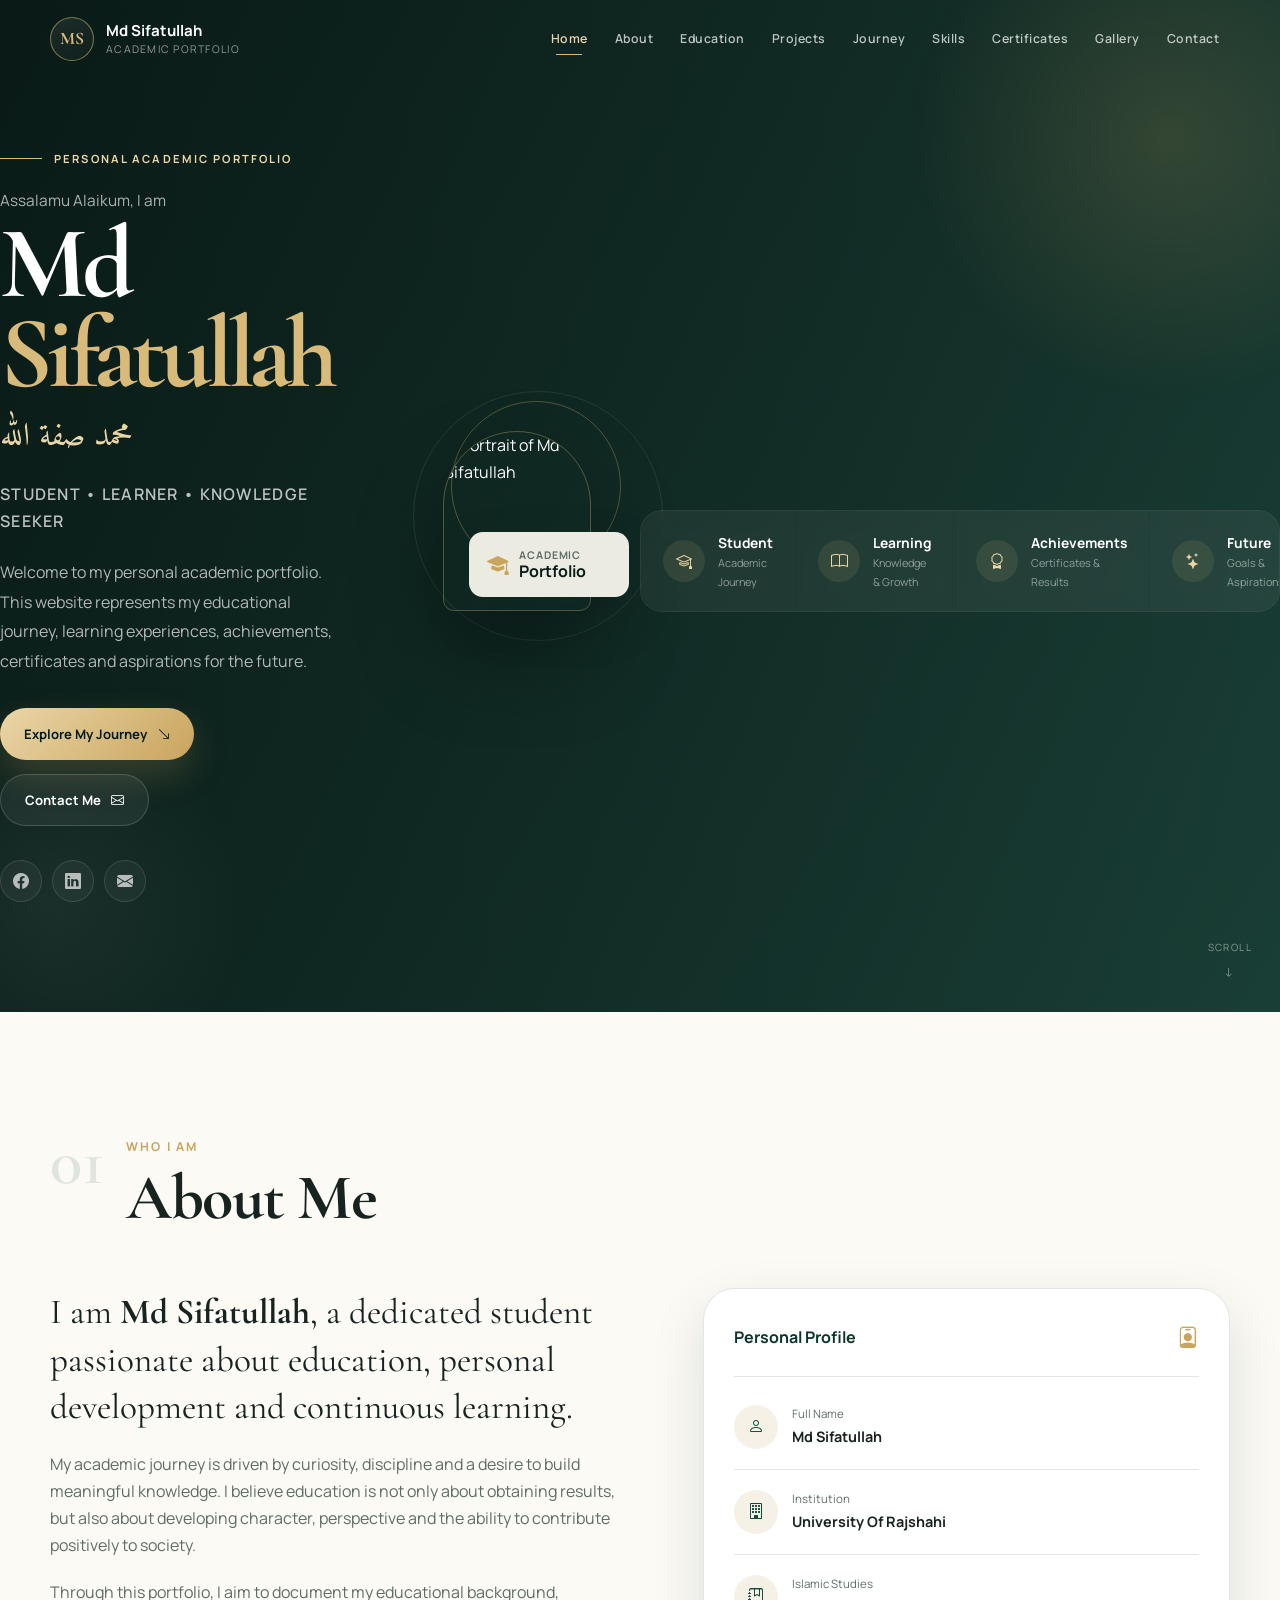
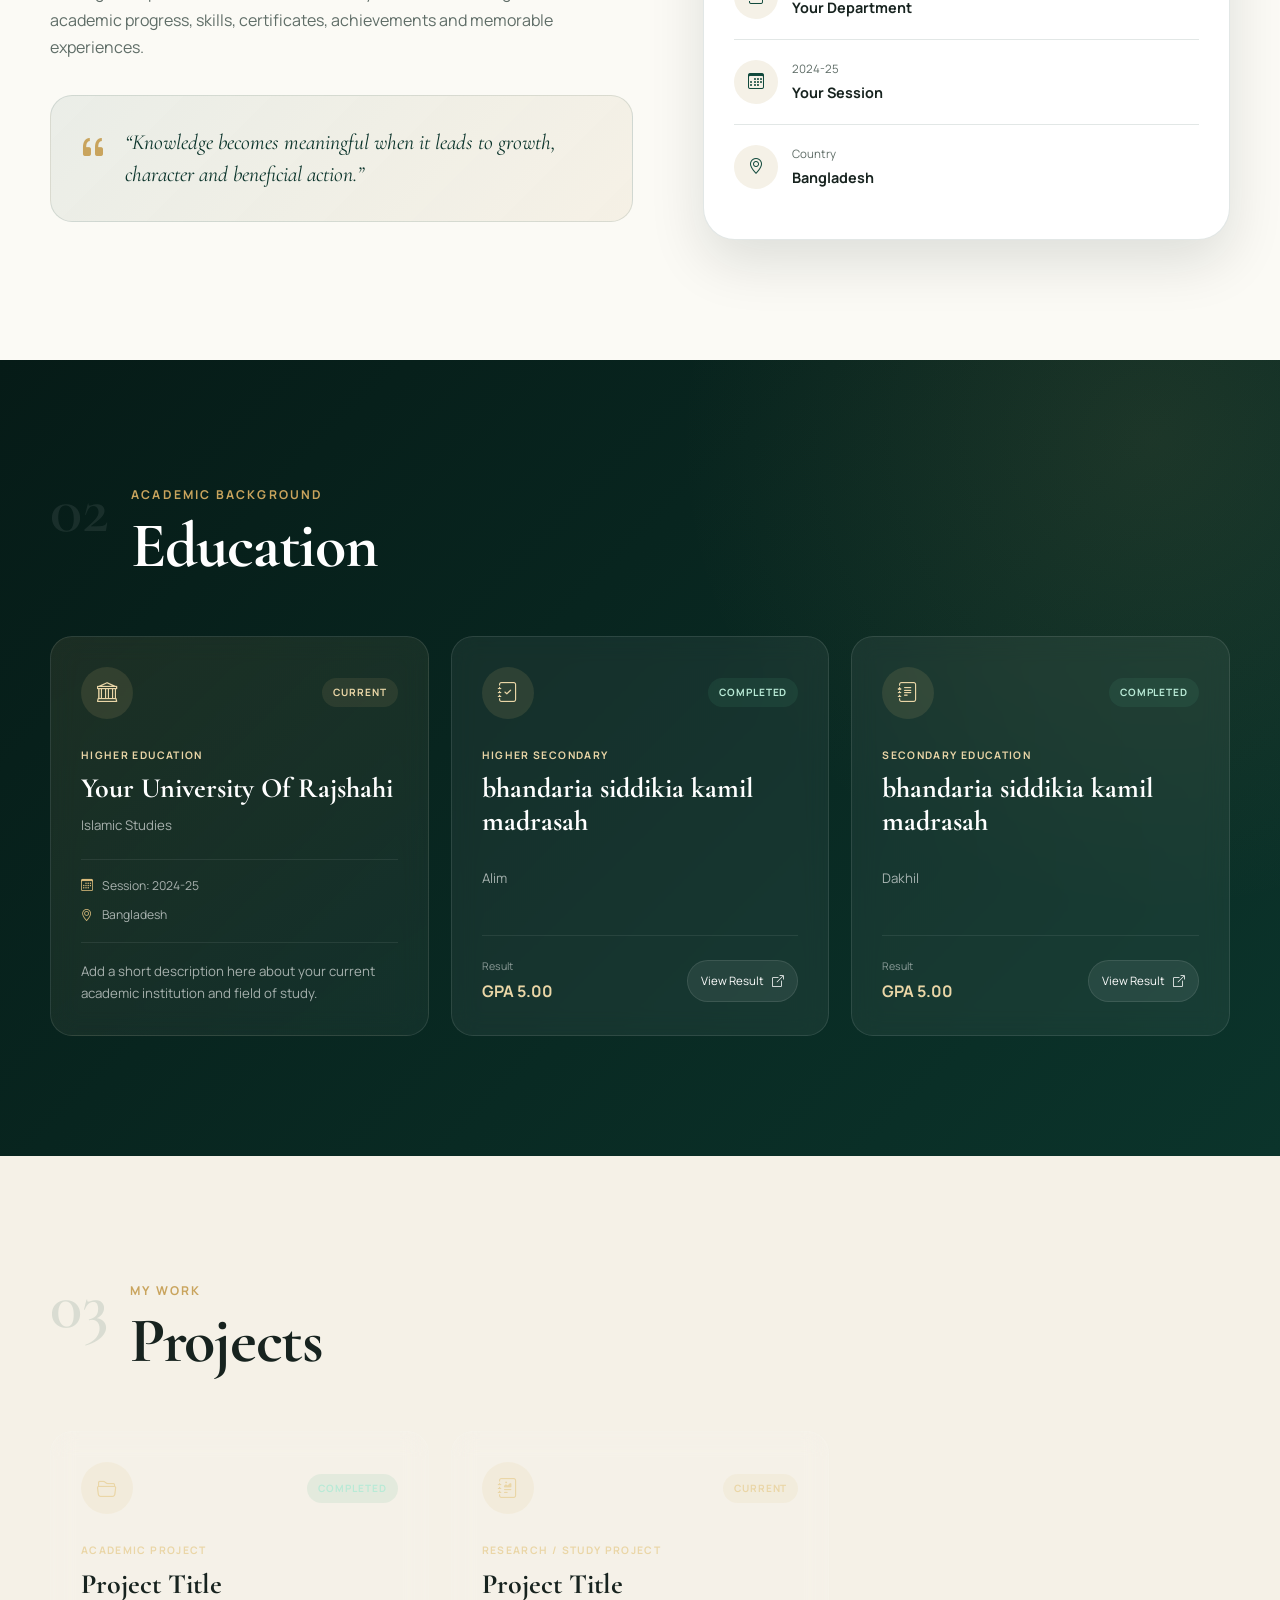
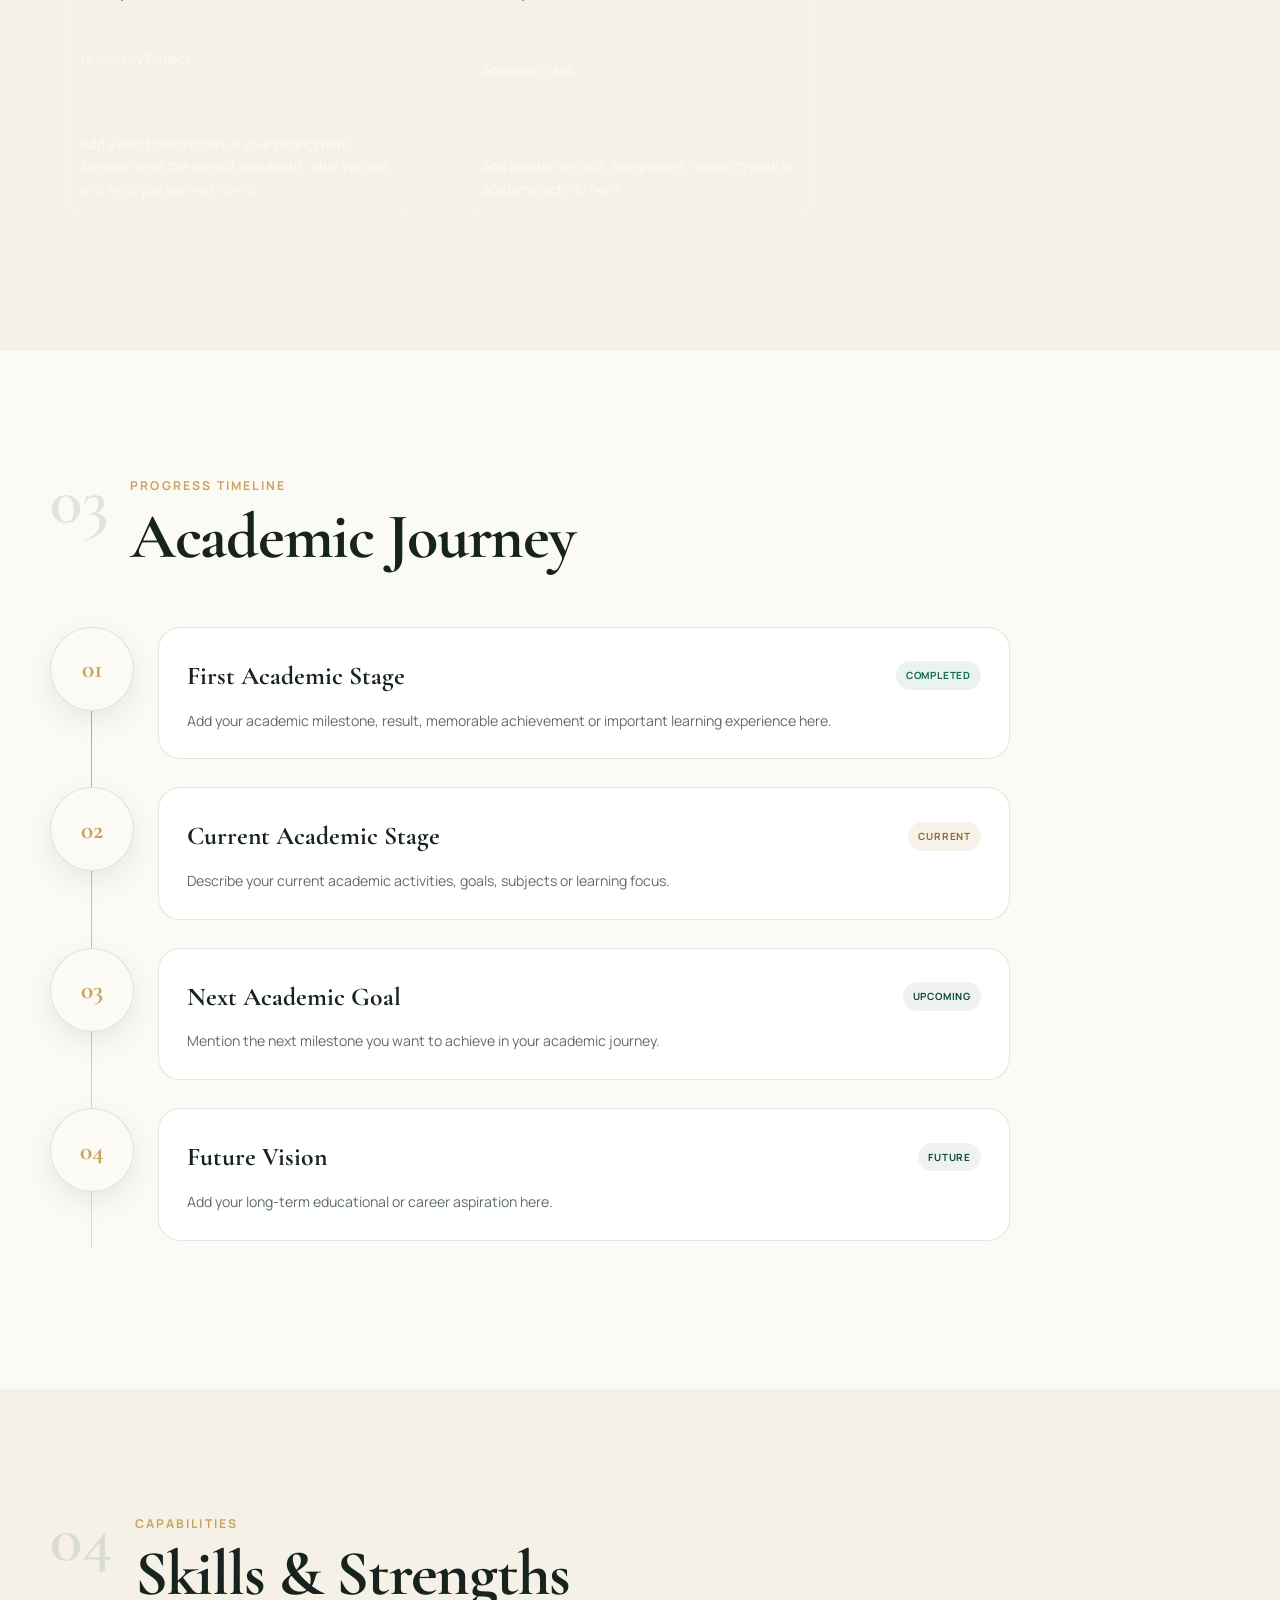
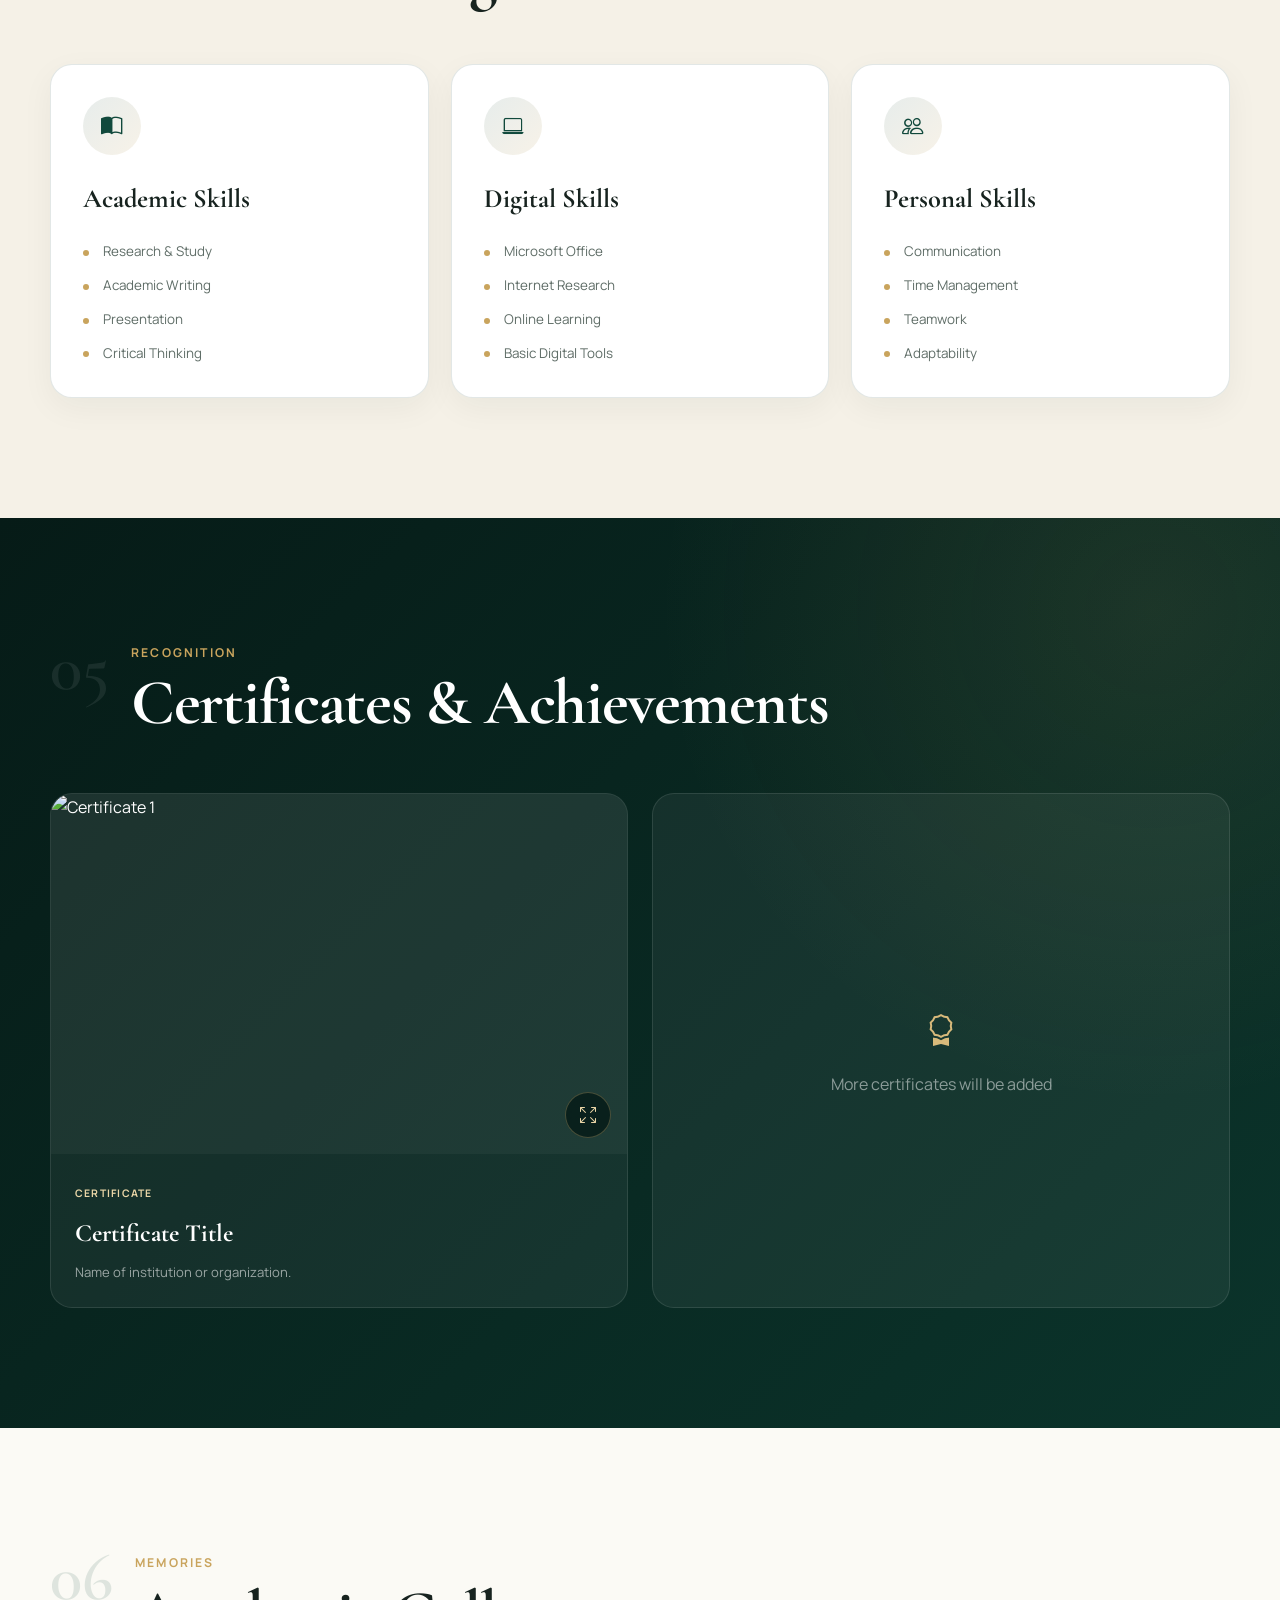
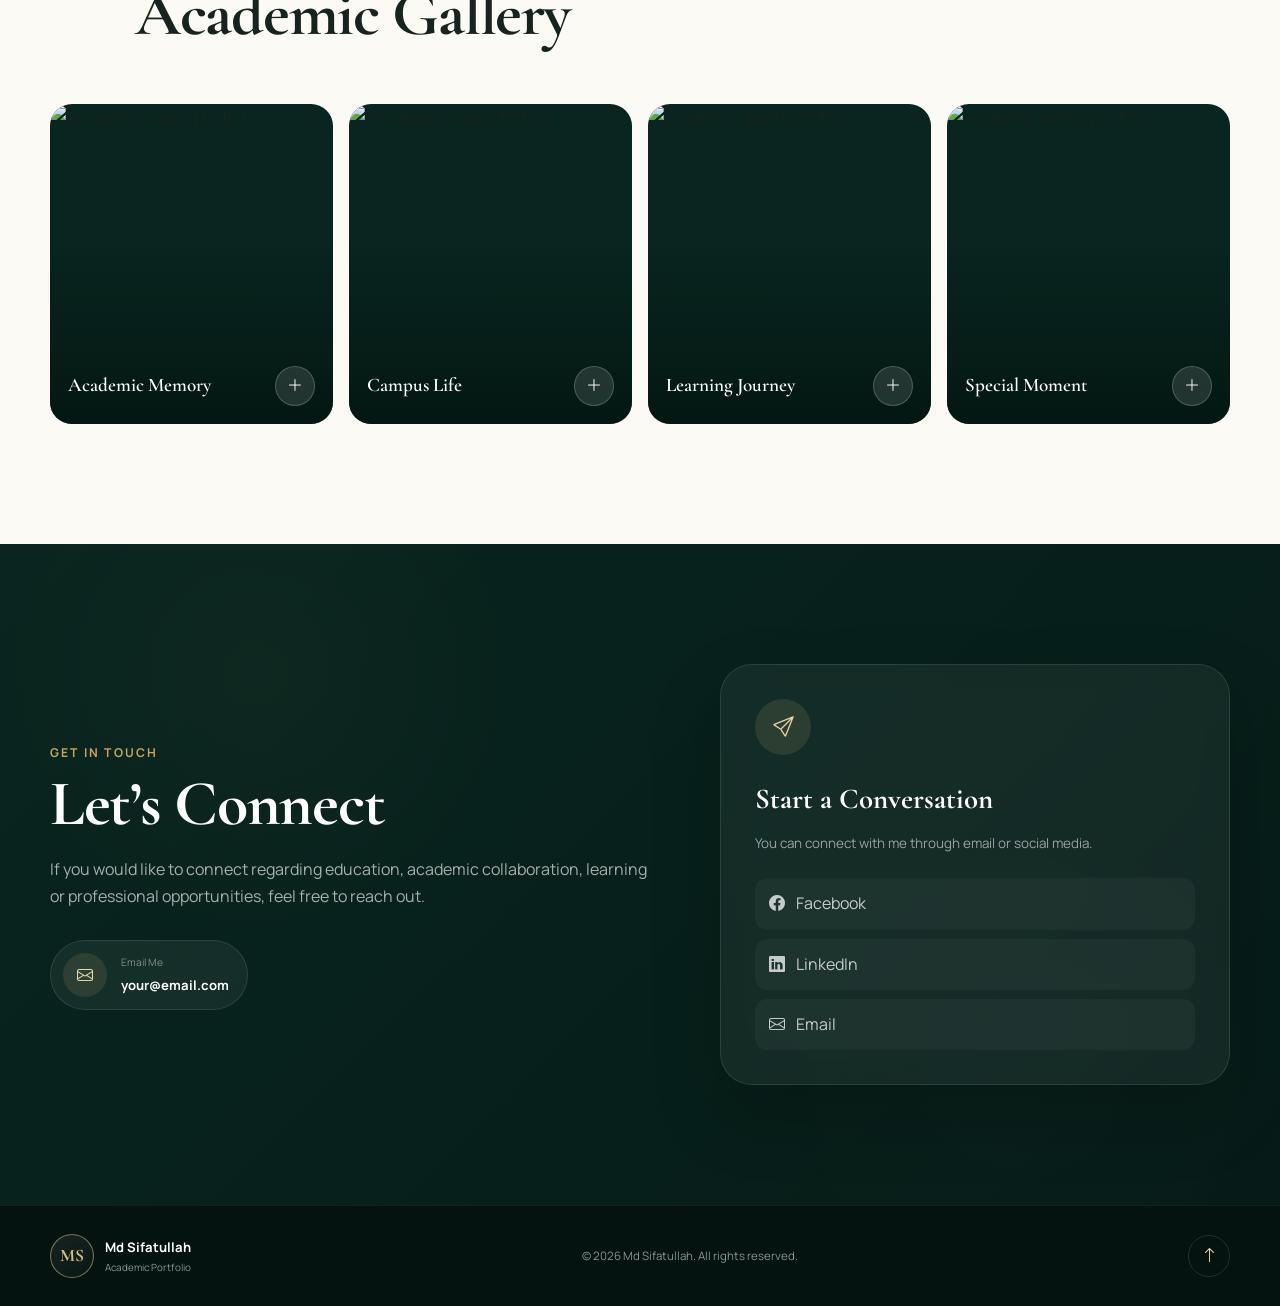
==== commit 8ba8c659: "Add Projects Section" ====
--- a/index.htm
+++ b/index.htm
@@ -70,6 +70,7 @@
         <a href="#home" class="nav-link active">Home</a>
         <a href="#about" class="nav-link">About</a>
         <a href="#education" class="nav-link">Education</a>
+        <a href="#projects" class="nav-link">Projects</a>
         <a href="#journey" class="nav-link">Journey</a>
         <a href="#skills" class="nav-link">Skills</a>
         <a href="#certificates" class="nav-link">Certificates</a>
@@ -554,6 +555,83 @@
 
 
     <!-- =========================
+         PROJECTS SECTION
+    ========================== -->
+    <section class="section section-soft" id="projects">
+      <div class="container">
+
+        <div class="section-heading reveal">
+          <span class="section-index">03</span>
+
+          <div>
+            <span class="section-label">My Work</span>
+            <h2>Projects</h2>
+          </div>
+        </div>
+
+        <div class="education-grid">
+
+          <article class="education-card reveal">
+            <div class="education-top">
+              <div class="education-icon">
+                <i class="bi bi-folder2-open"></i>
+              </div>
+
+              <span class="status-badge completed">
+                Completed
+              </span>
+            </div>
+
+            <span class="education-level">
+              Academic Project
+            </span>
+
+            <h3>Project Title</h3>
+
+            <p class="education-meta">
+              University Project
+            </p>
+
+            <p>
+              Add a short description of your project here. Mention what the
+              project was about, what you did, and what you learned from it.
+            </p>
+          </article>
+
+
+          <article class="education-card reveal">
+            <div class="education-top">
+              <div class="education-icon">
+                <i class="bi bi-journal-richtext"></i>
+              </div>
+
+              <span class="status-badge current">
+                Current
+              </span>
+            </div>
+
+            <span class="education-level">
+              Research / Study Project
+            </span>
+
+            <h3>Project Title</h3>
+
+            <p class="education-meta">
+              Academic Work
+            </p>
+
+            <p>
+              Add another project, assignment, research work or academic
+              activity here.
+            </p>
+          </article>
+
+        </div>
+      </div>
+    </section>
+
+
+    <!-- =========================
          ACADEMIC JOURNEY
     ========================== -->
     <section class="section section-light" id="journey">
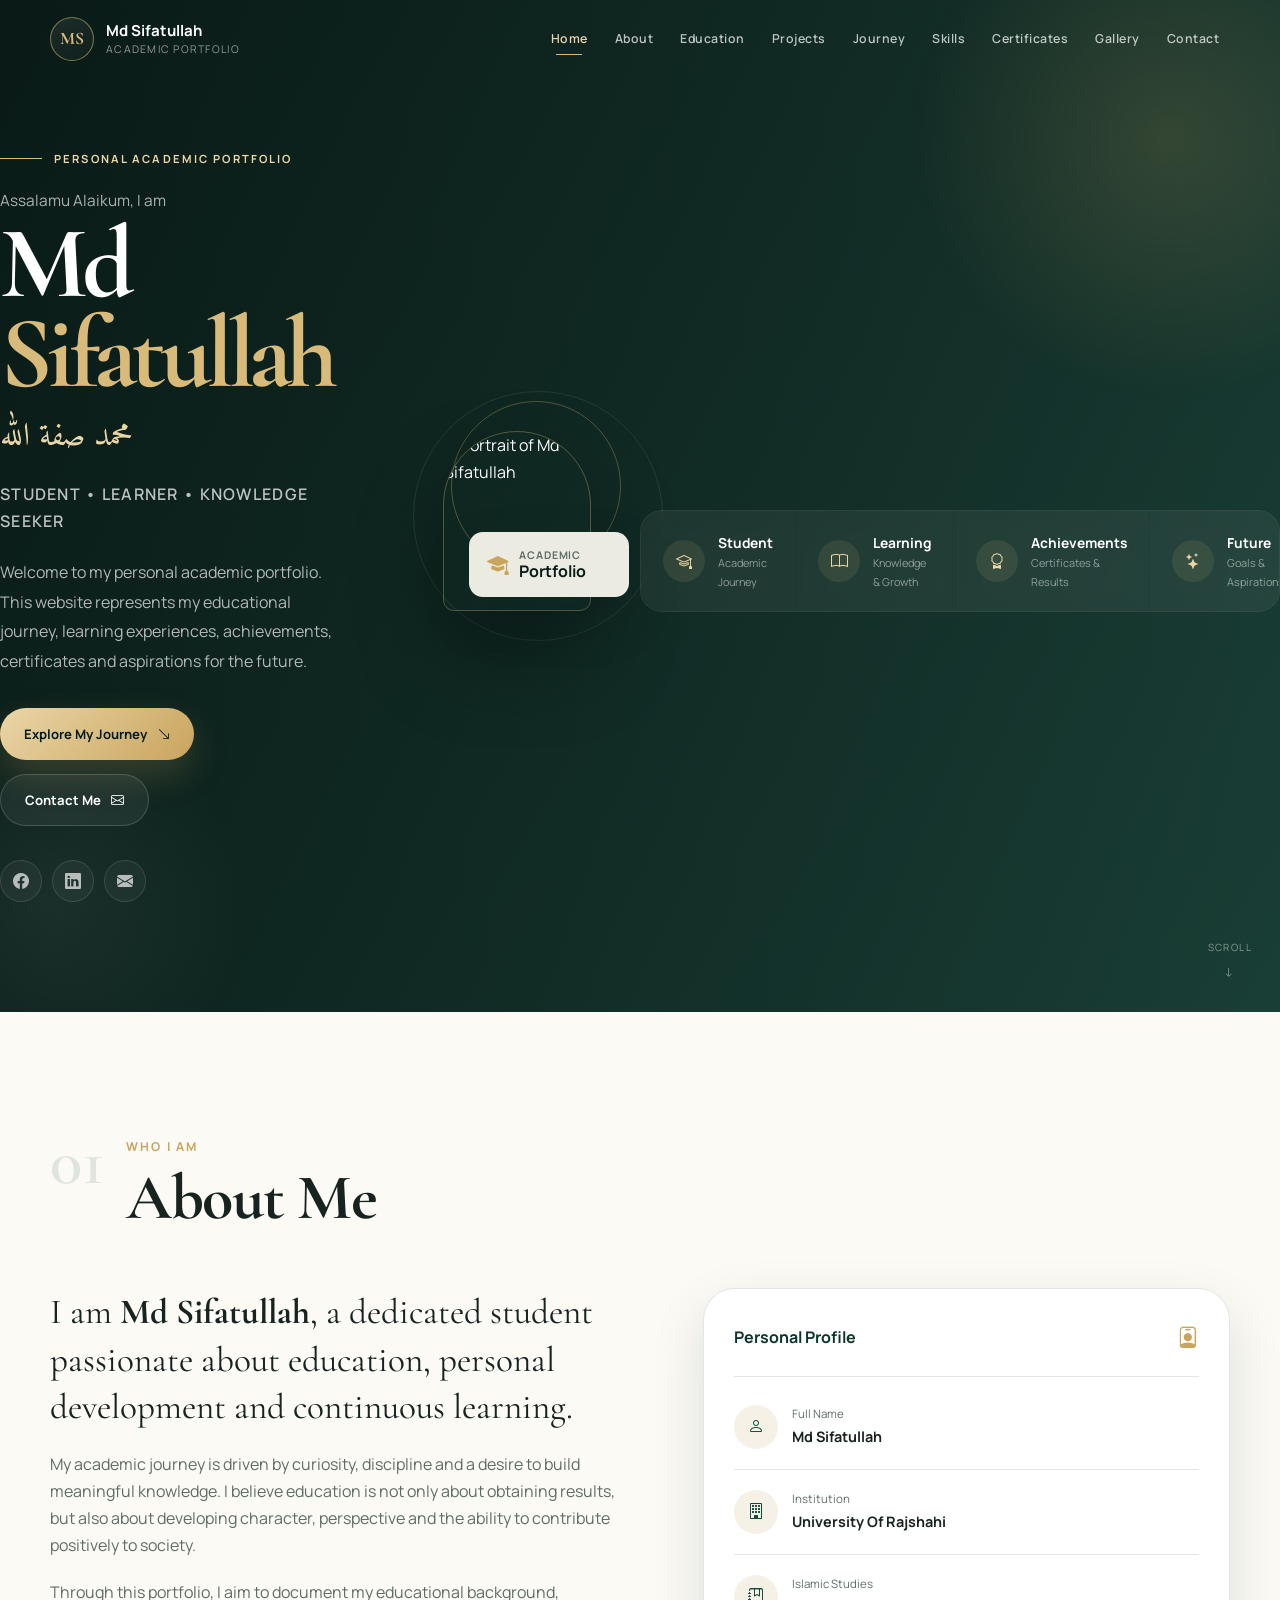
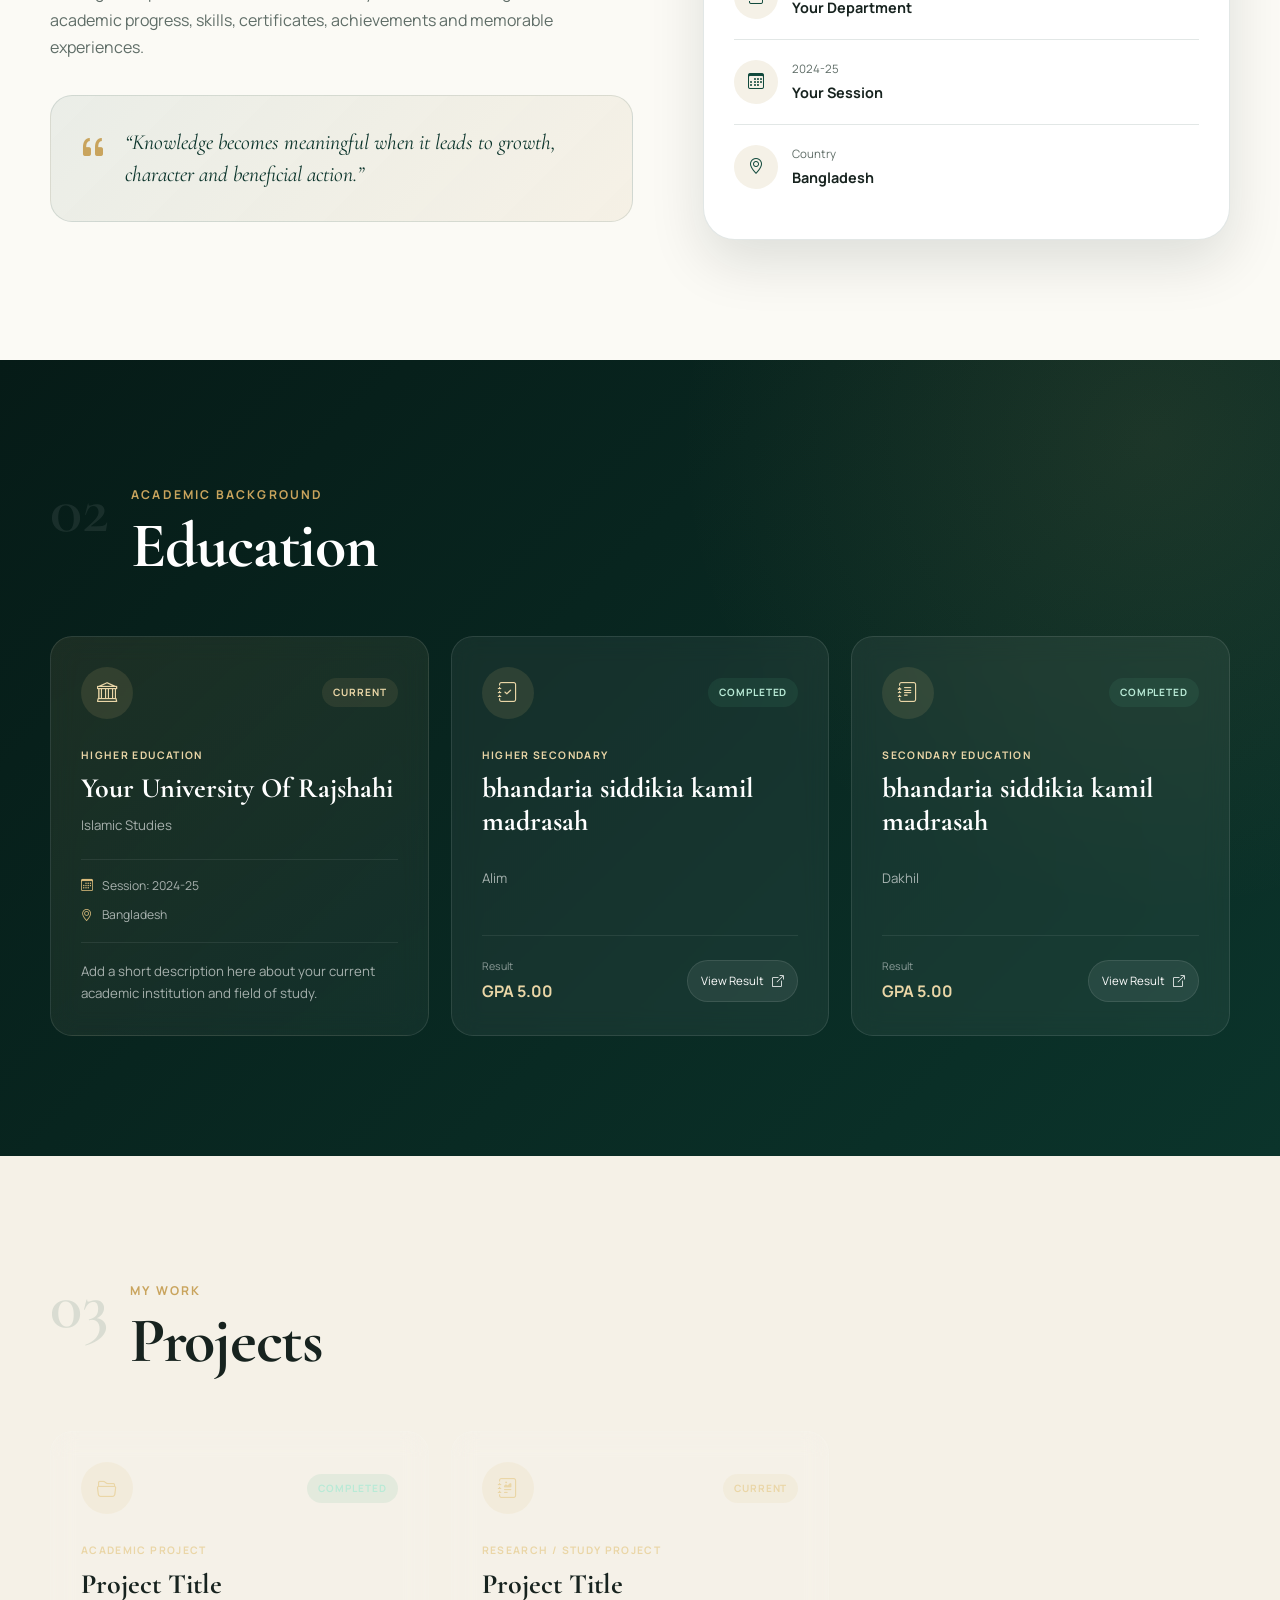
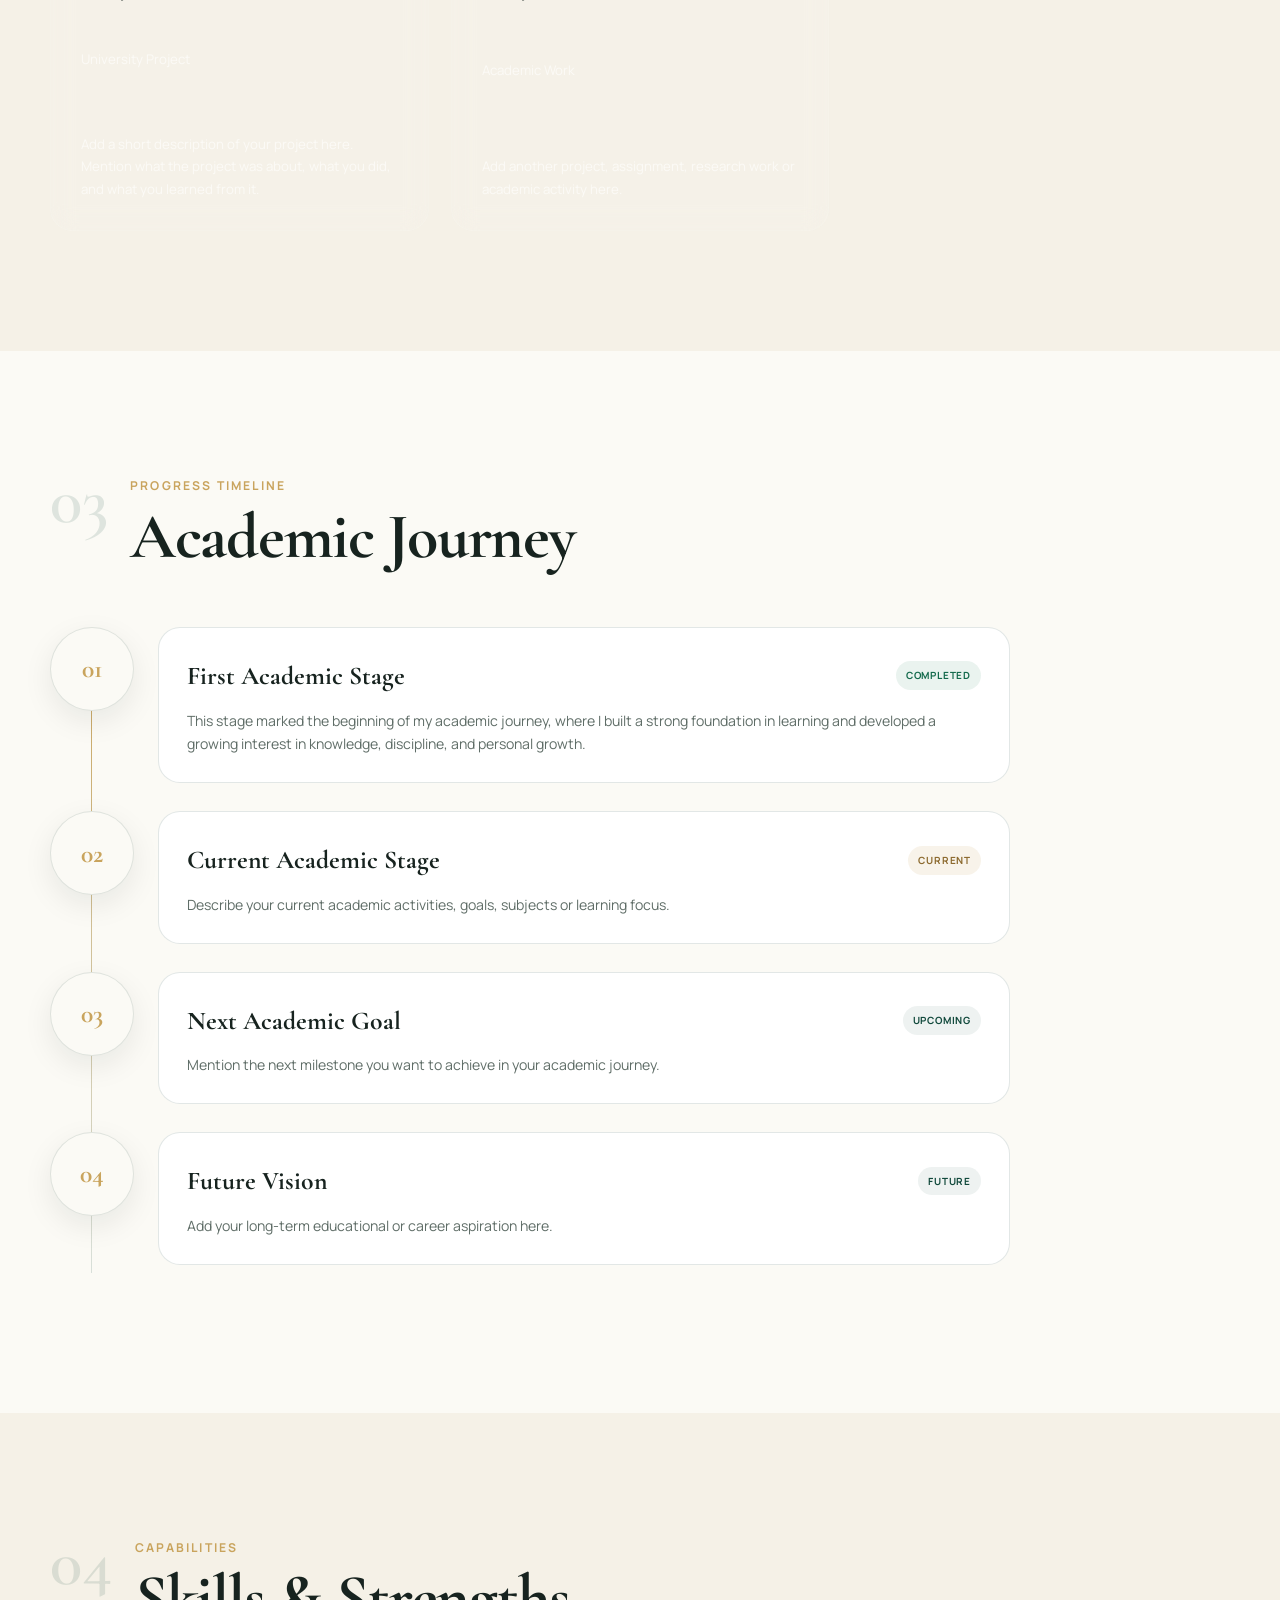
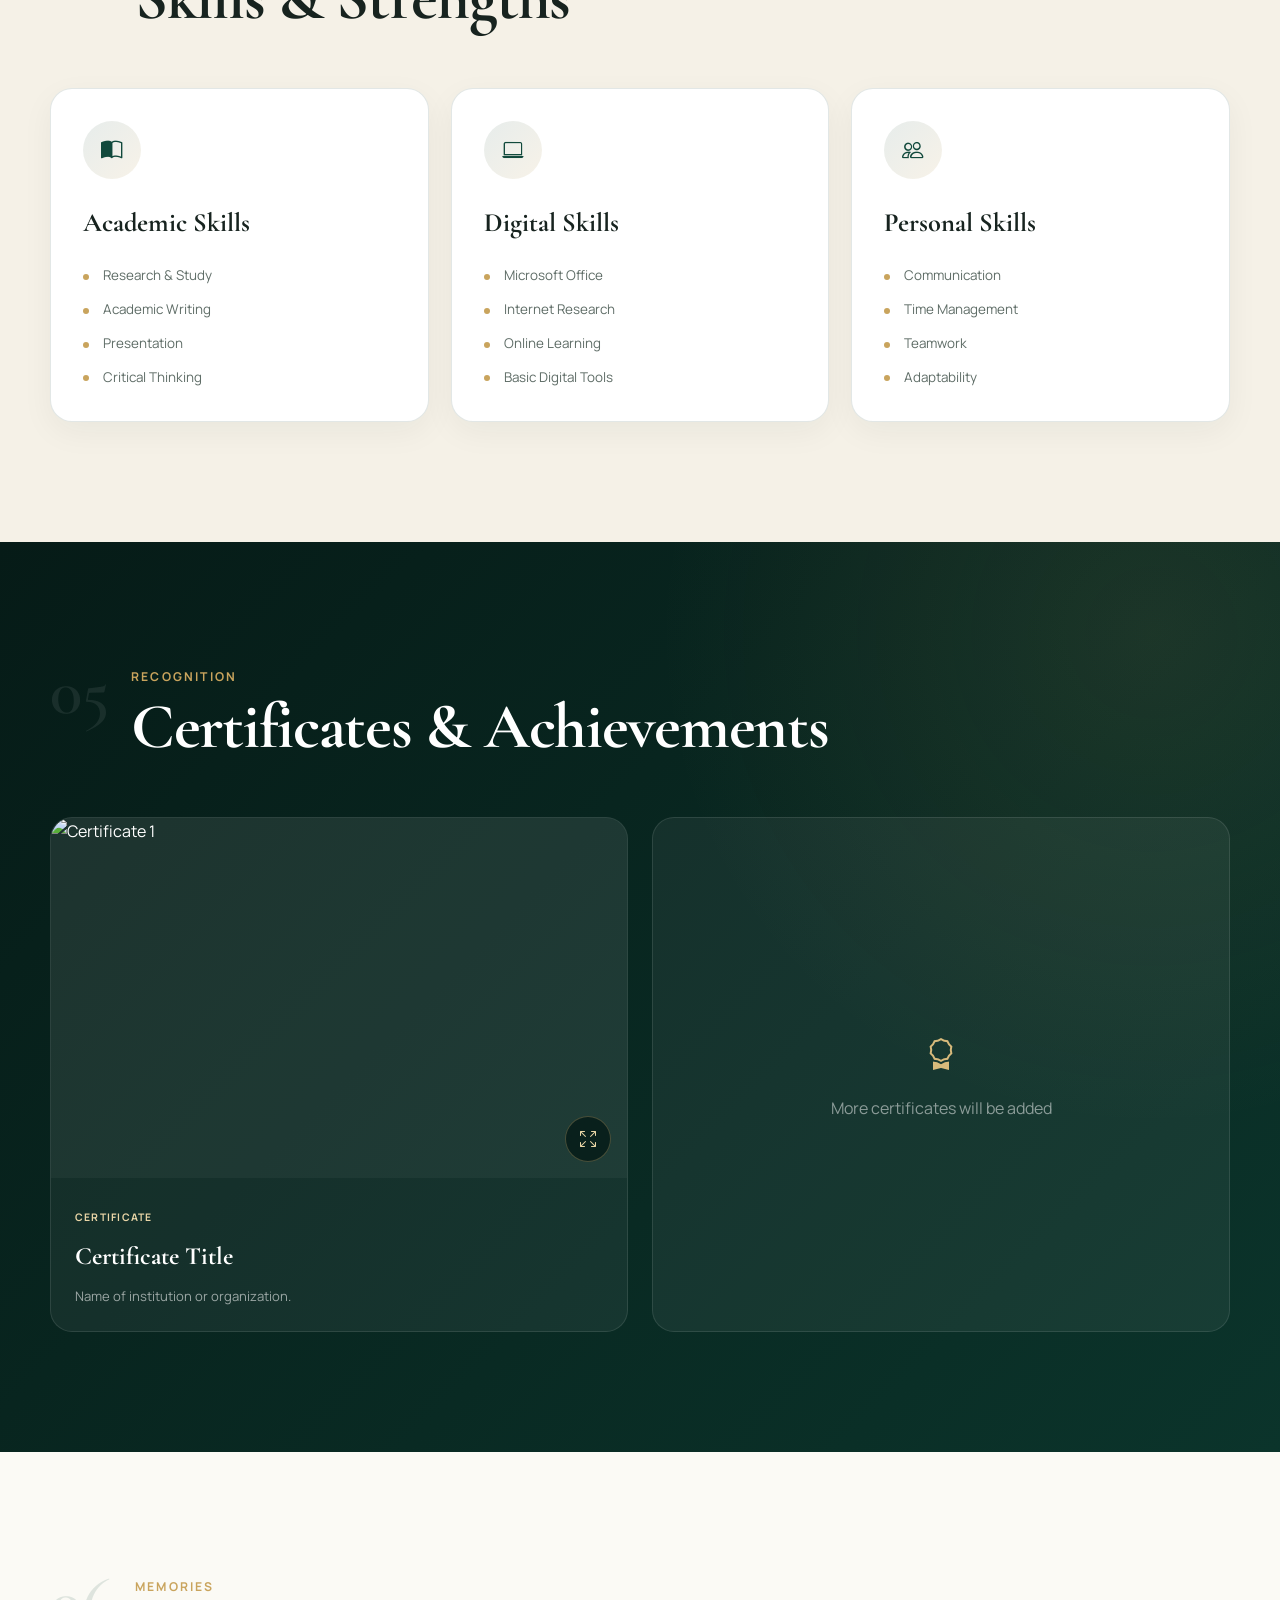
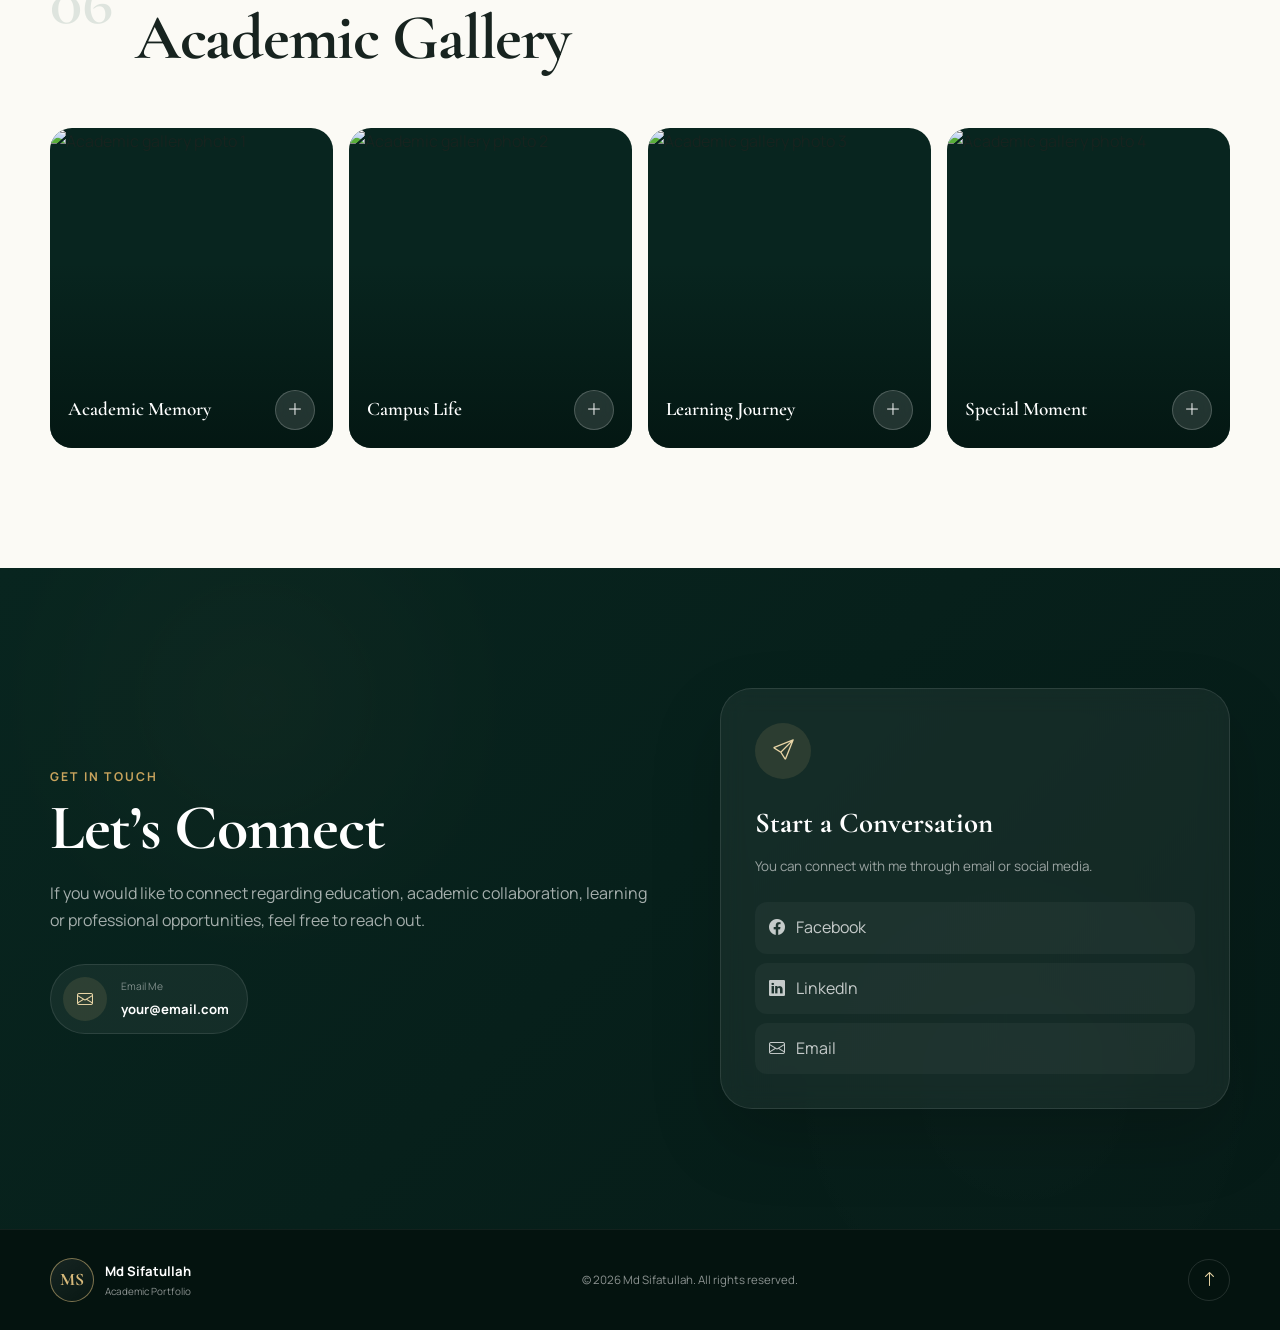
==== commit 4f231f42: "update tex" ====
--- a/index.htm
+++ b/index.htm
@@ -665,8 +665,7 @@
               </div>
 
               <p>
-                Add your academic milestone, result, memorable achievement or
-                important learning experience here.
+                This stage marked the beginning of my academic journey, where I built a strong foundation in learning and developed a growing interest in knowledge, discipline, and personal growth.
               </p>
 
             </div>
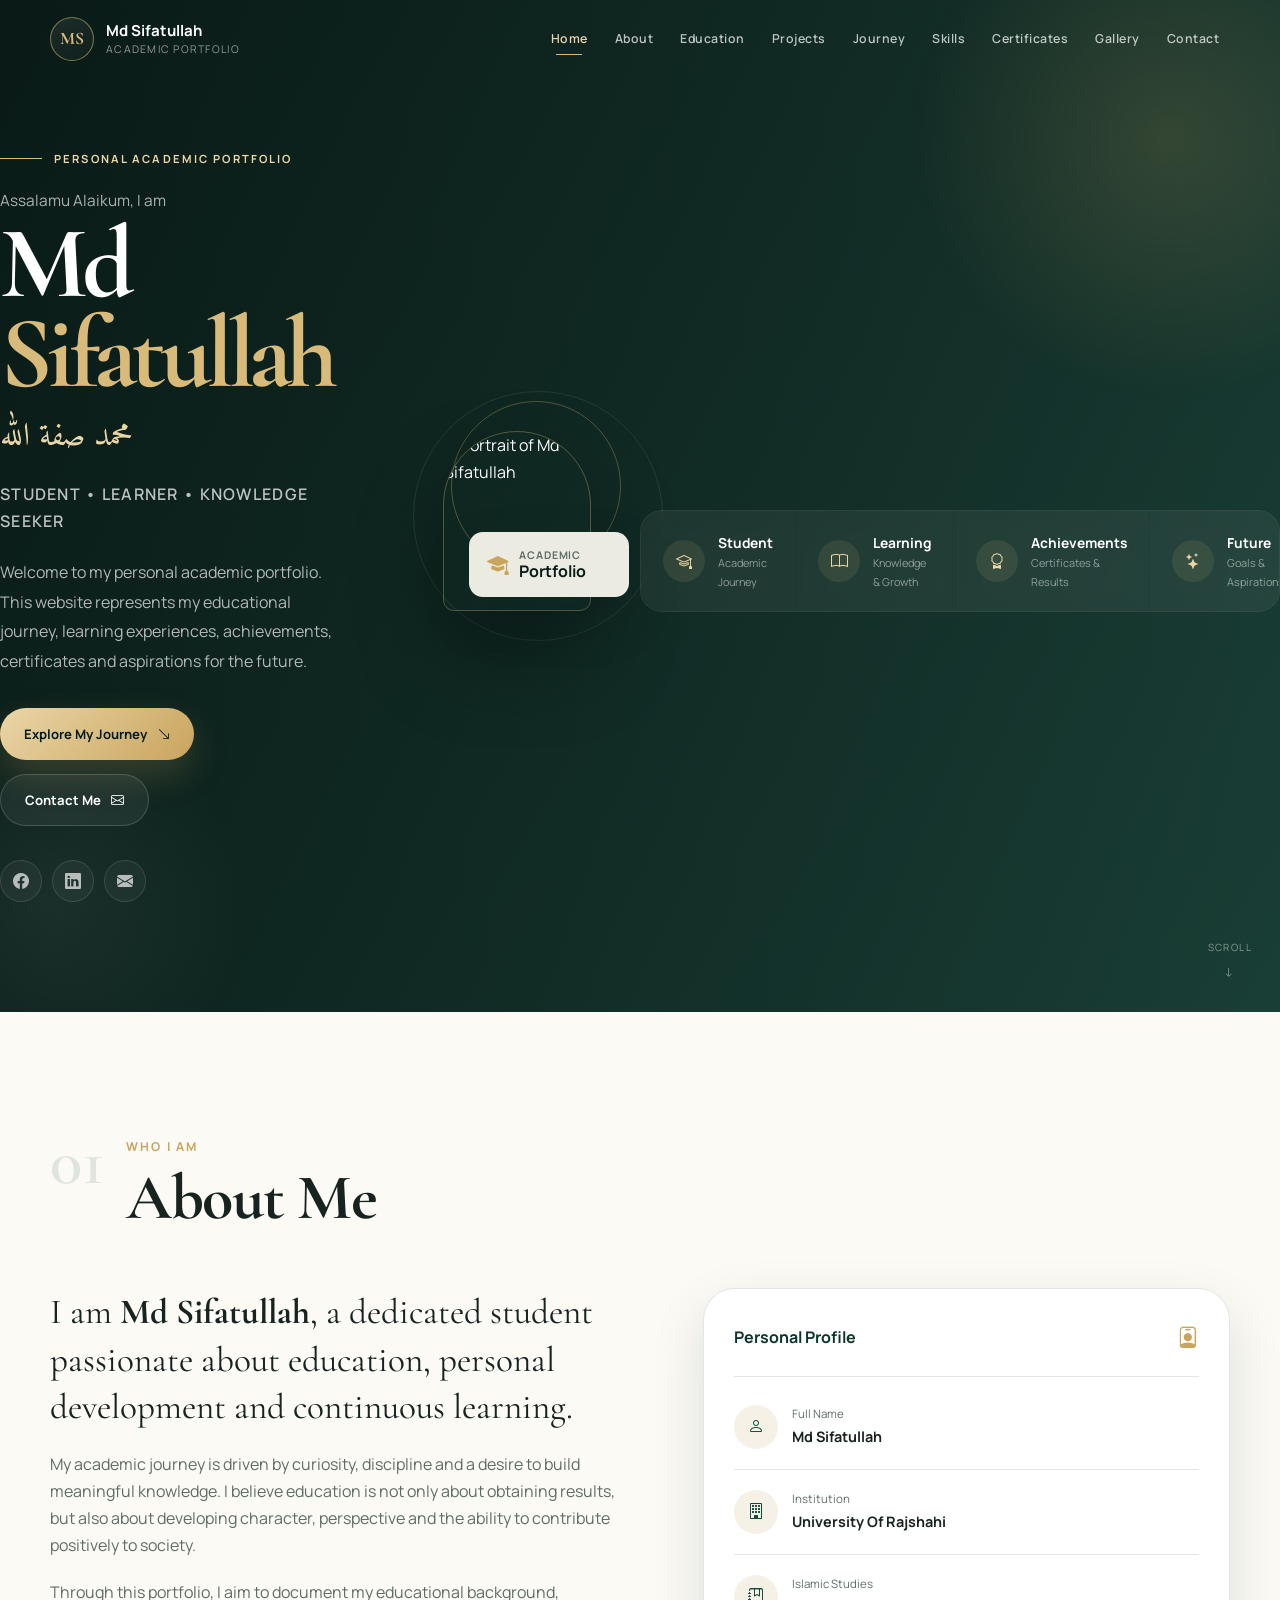
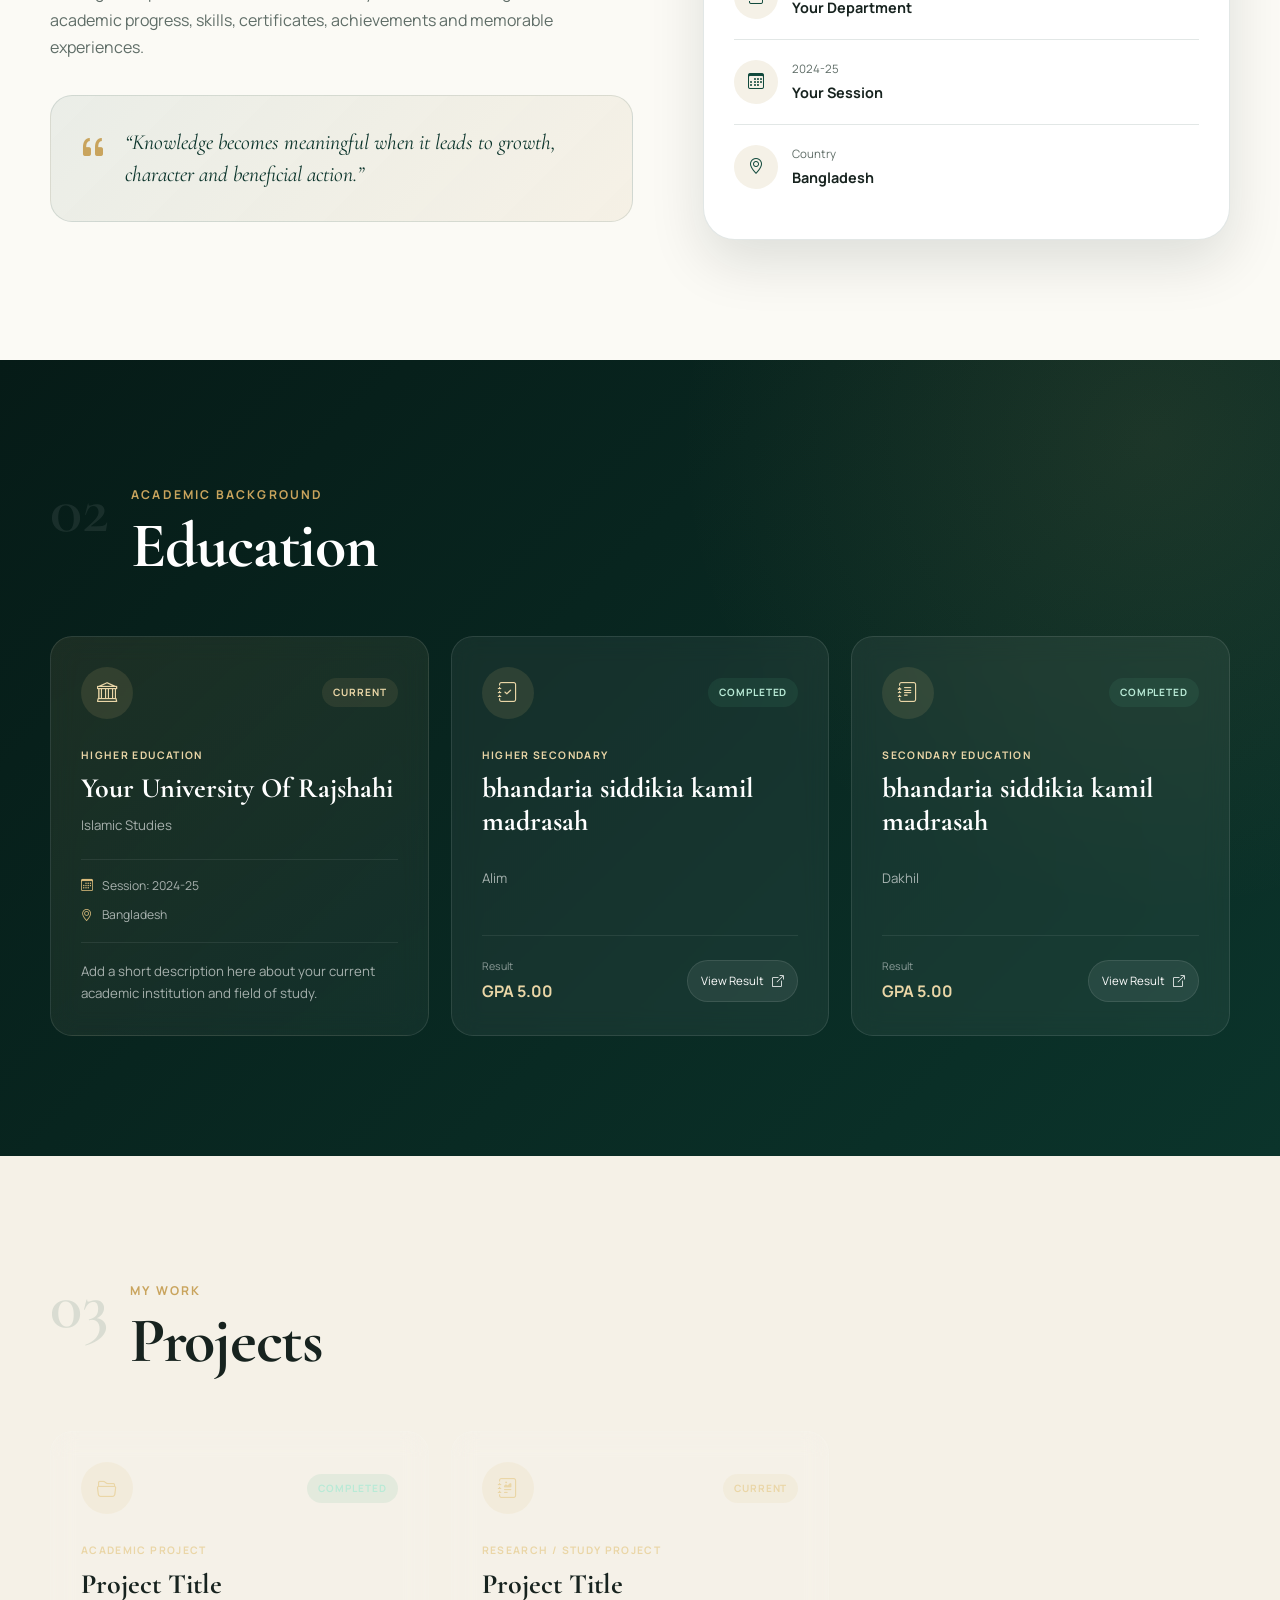
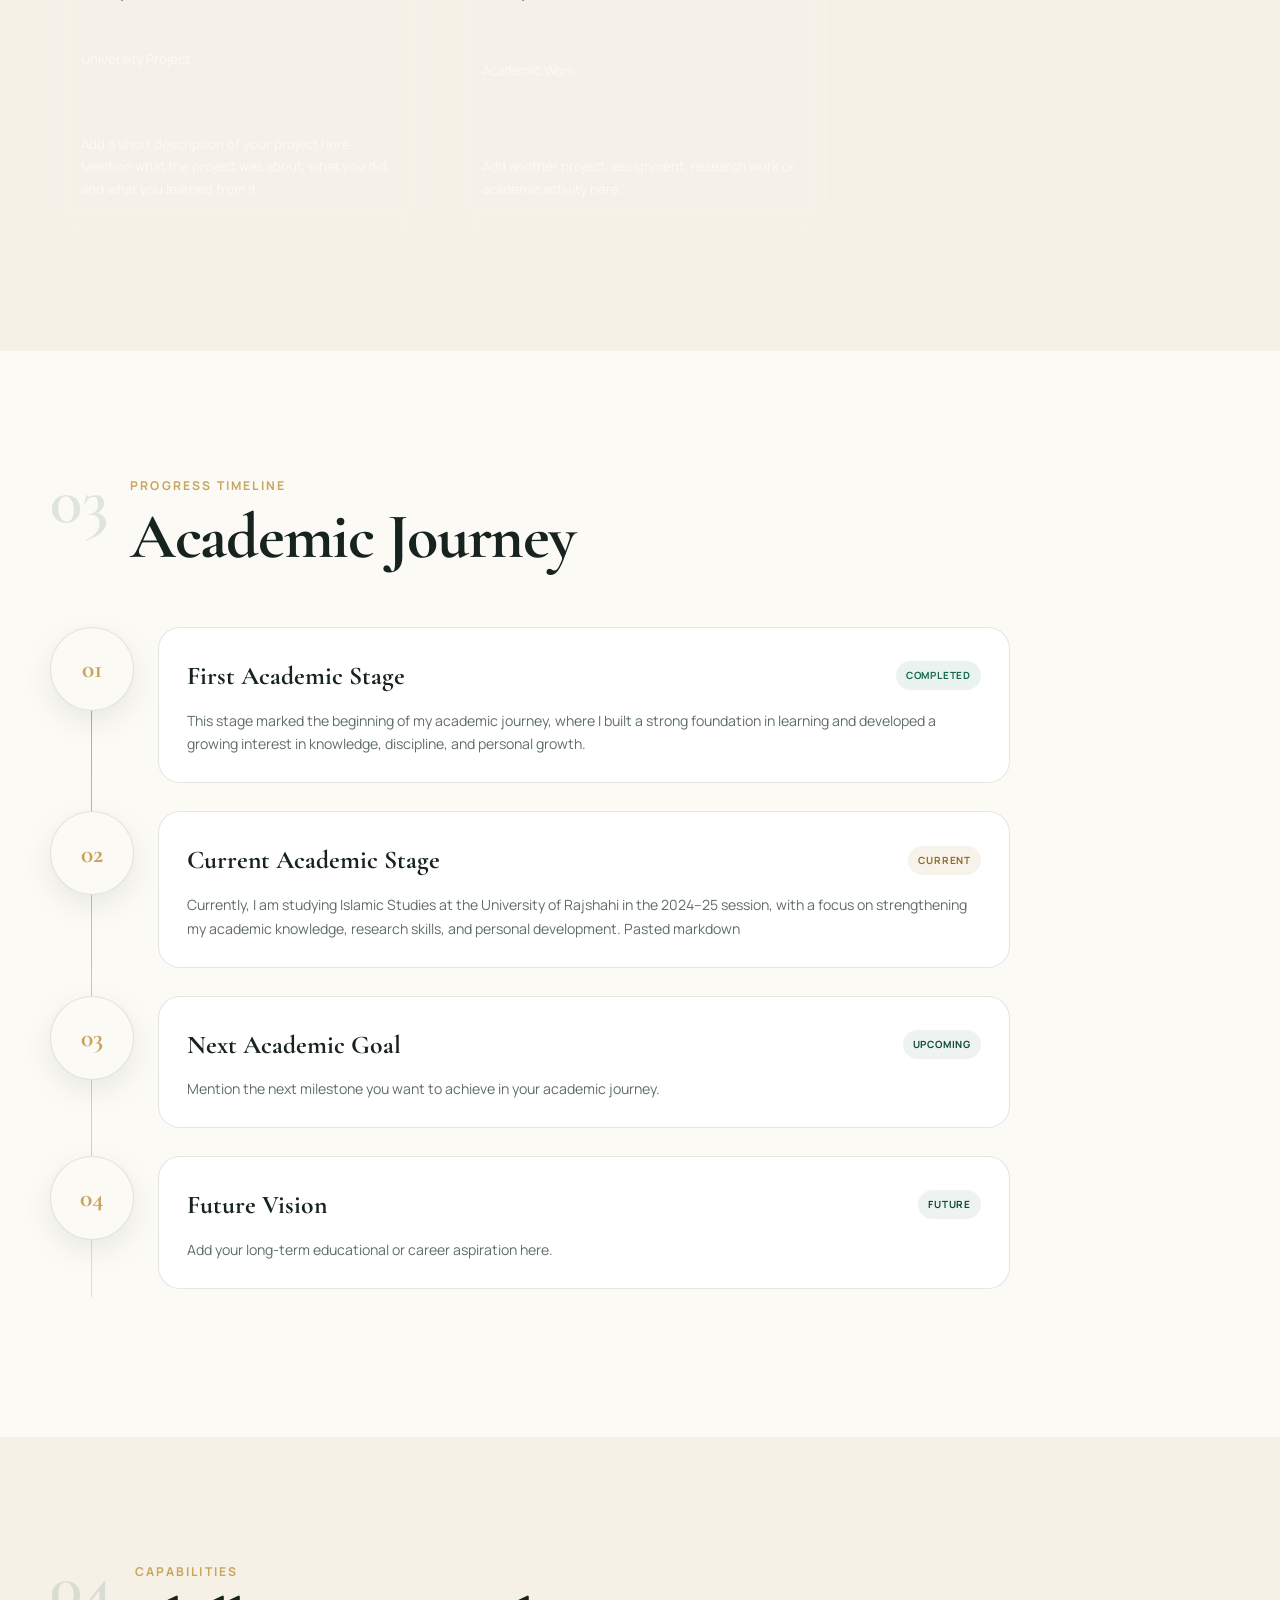
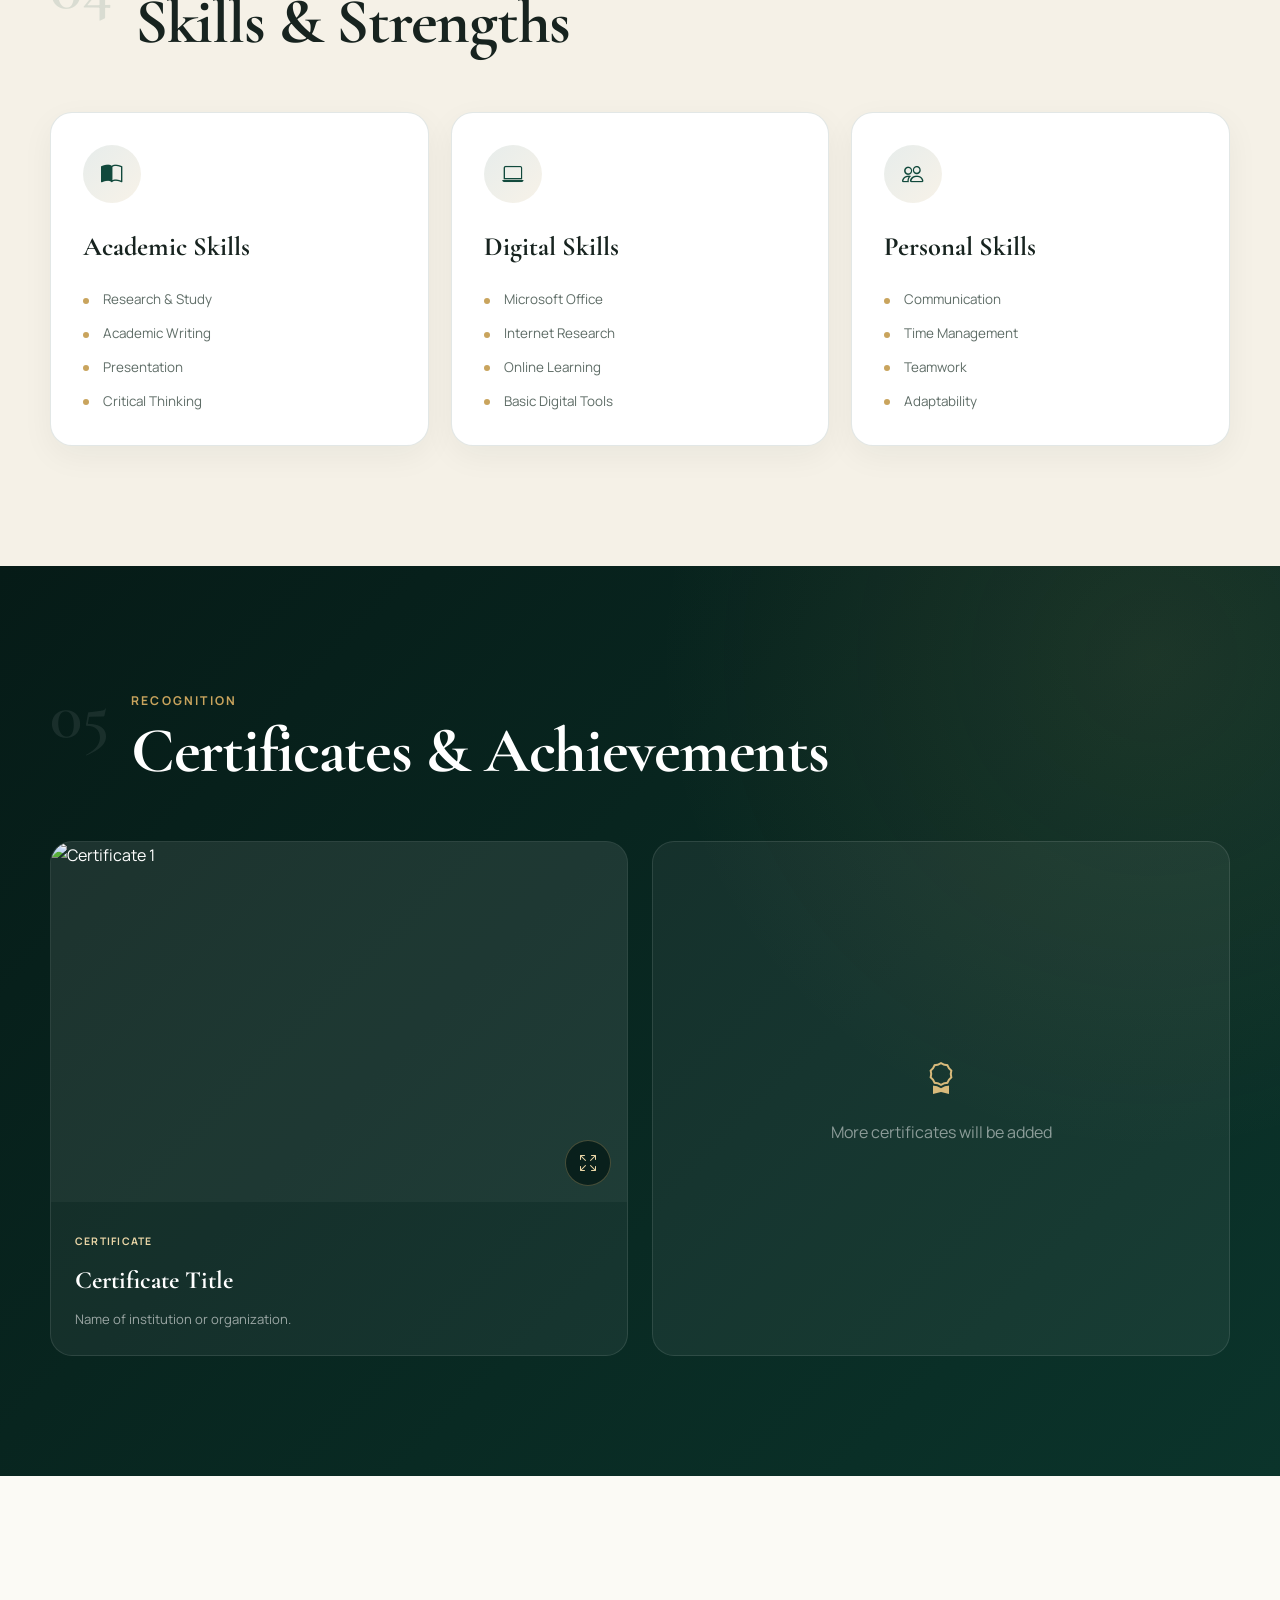
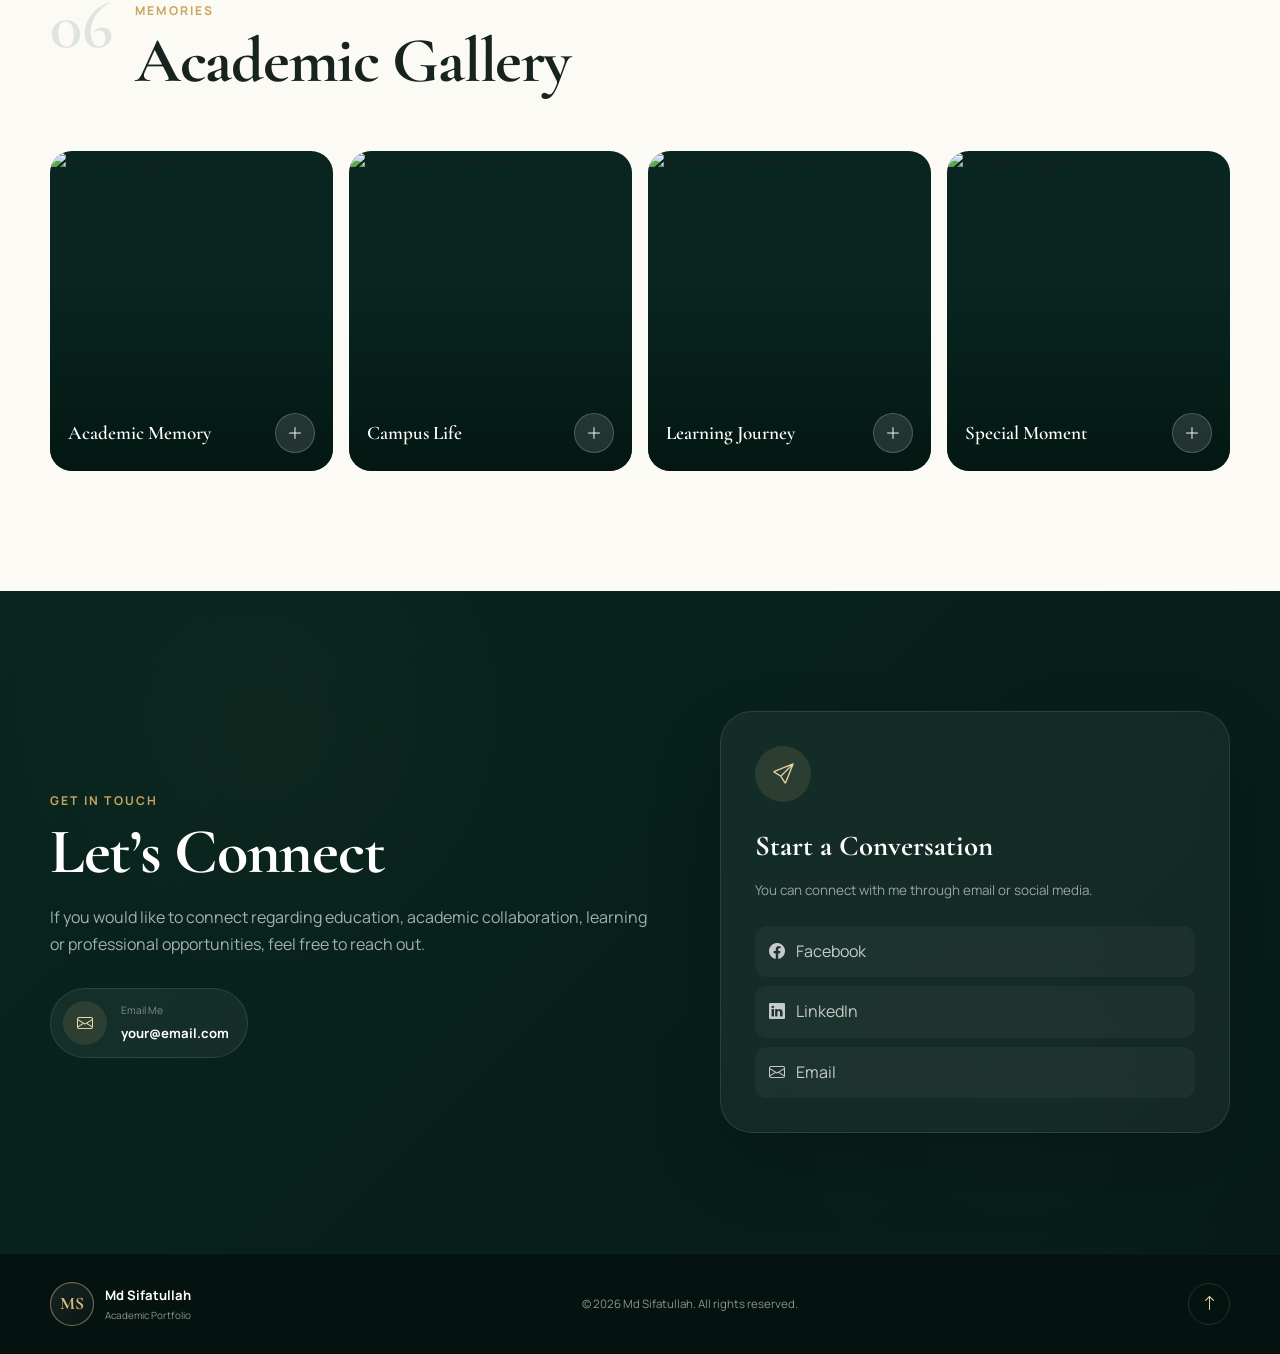
==== commit c1e6fdc5: "Update current academic stage" ====
--- a/index.htm
+++ b/index.htm
@@ -689,8 +689,7 @@
               </div>
 
               <p>
-                Describe your current academic activities, goals, subjects or
-                learning focus.
+                Currently, I am studying Islamic Studies at the University of Rajshahi in the 2024–25 session, with a focus on strengthening my academic knowledge, research skills, and personal development.    Pasted markdown
               </p>
 
             </div>
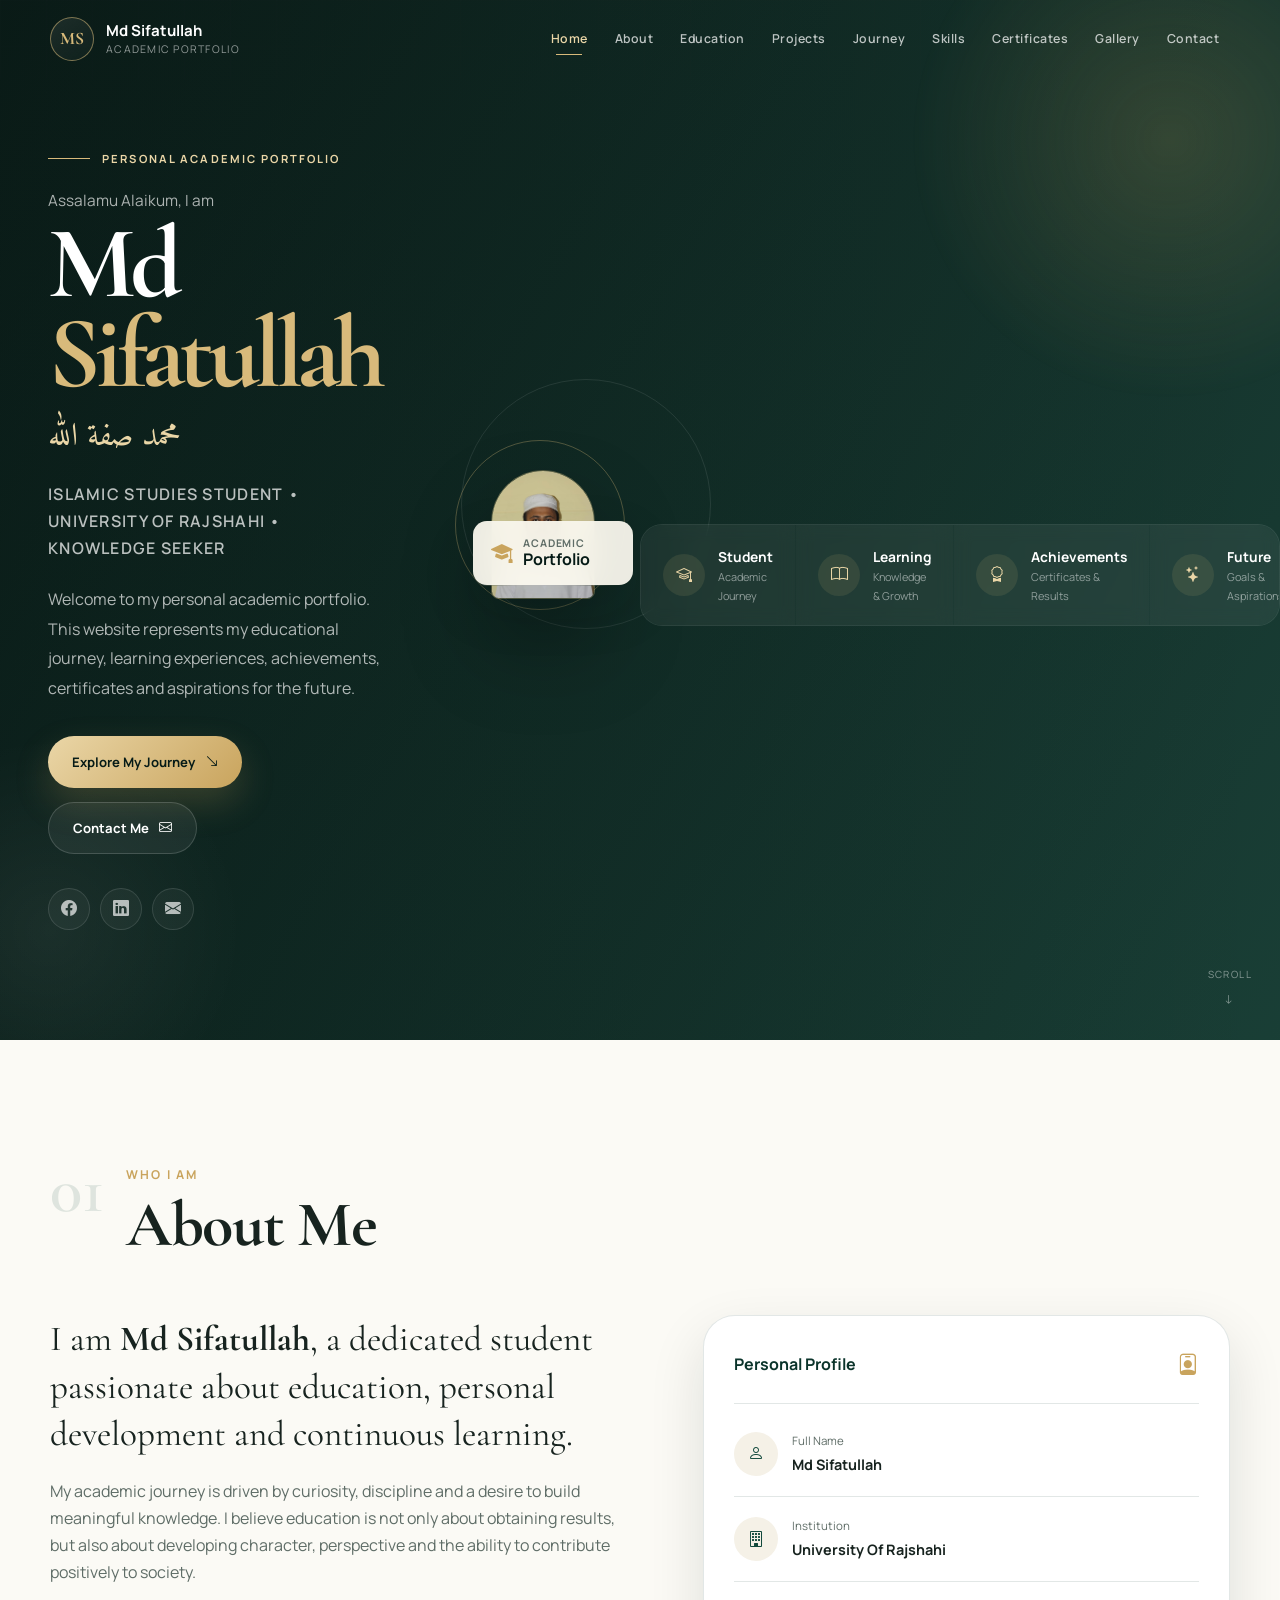
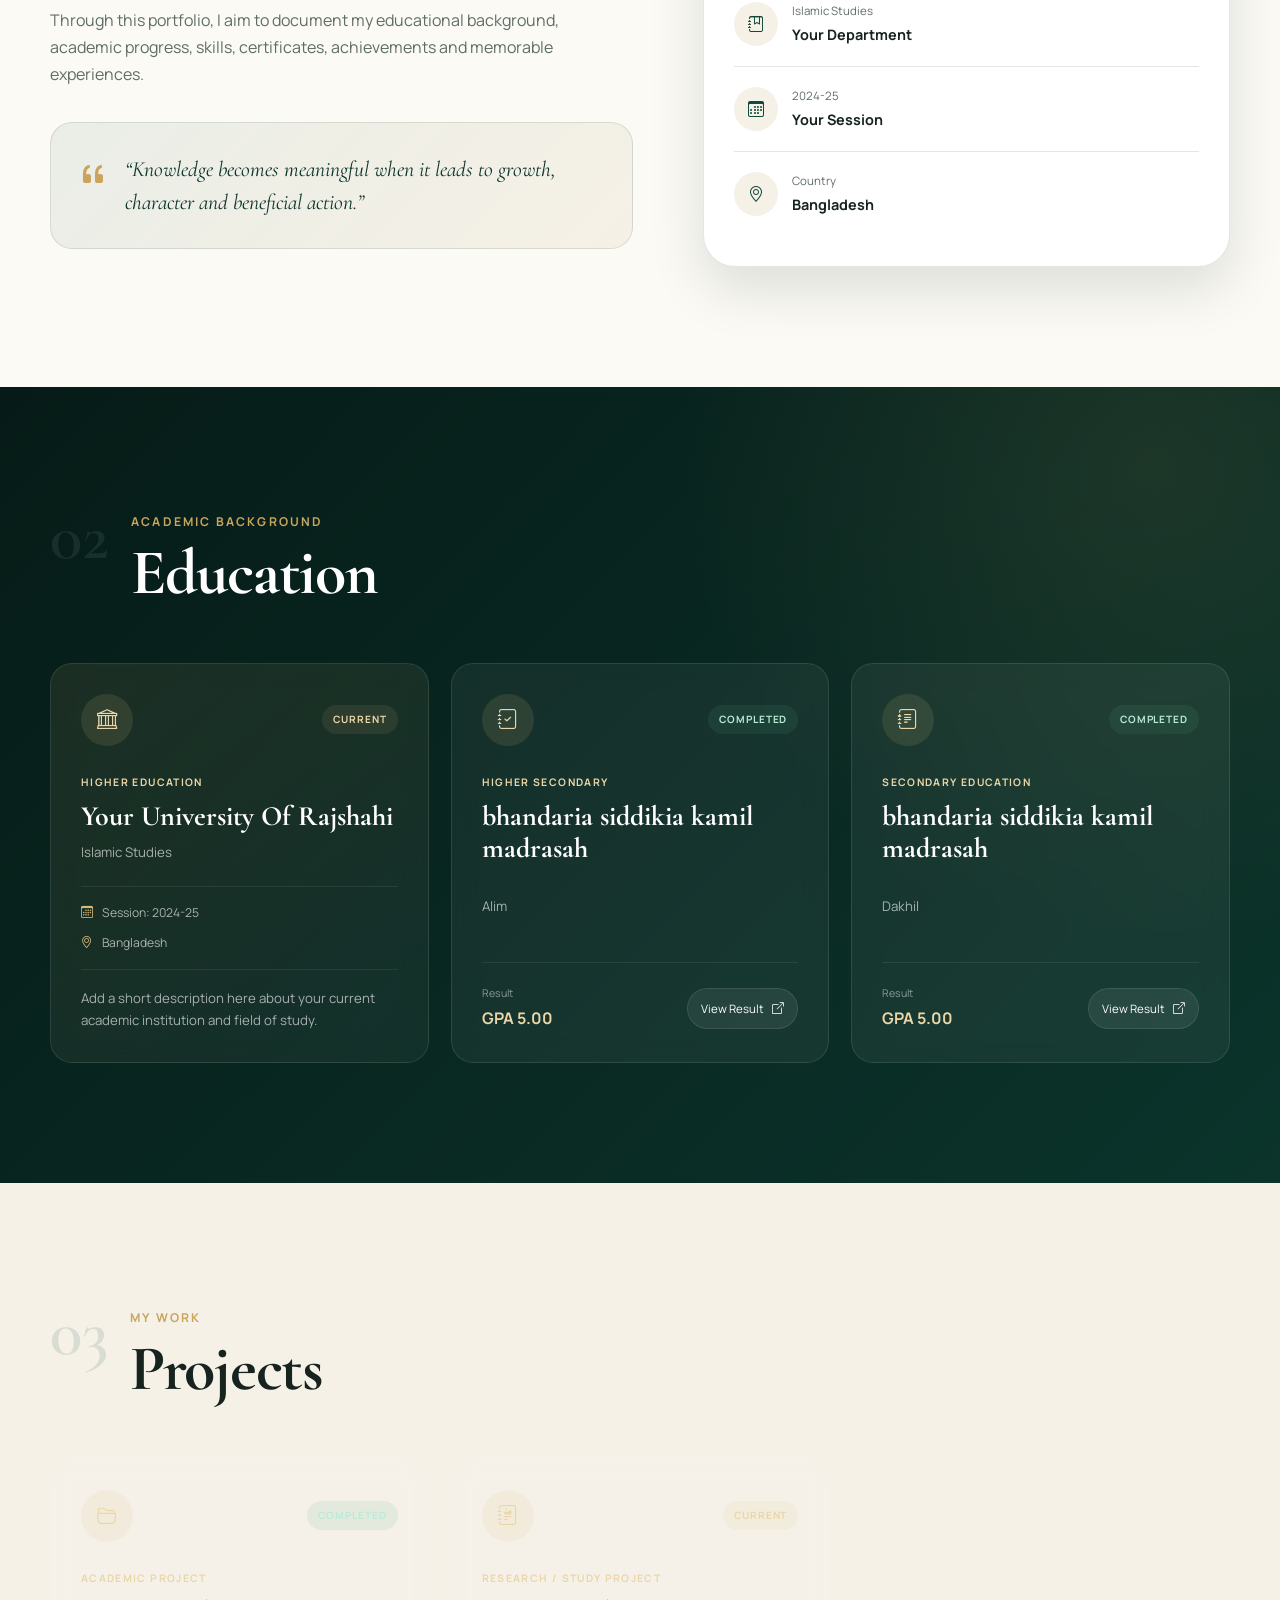
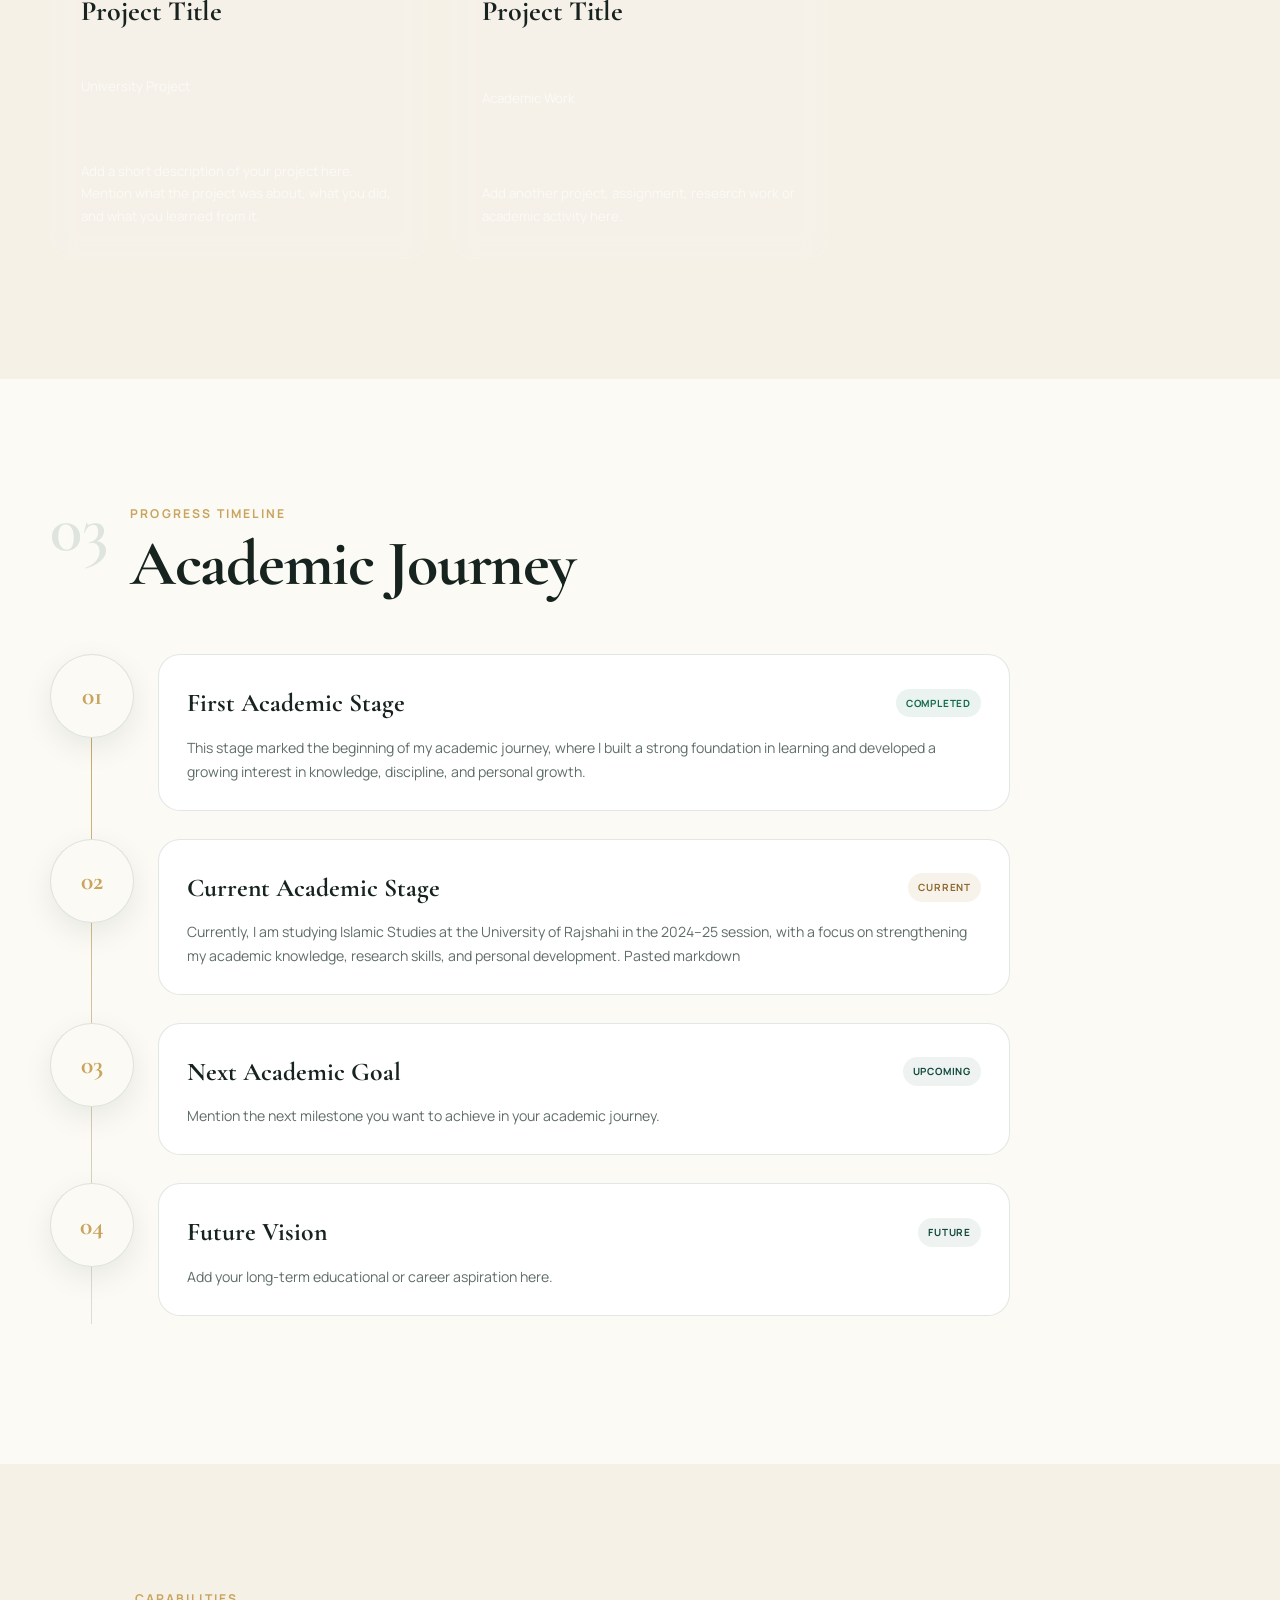
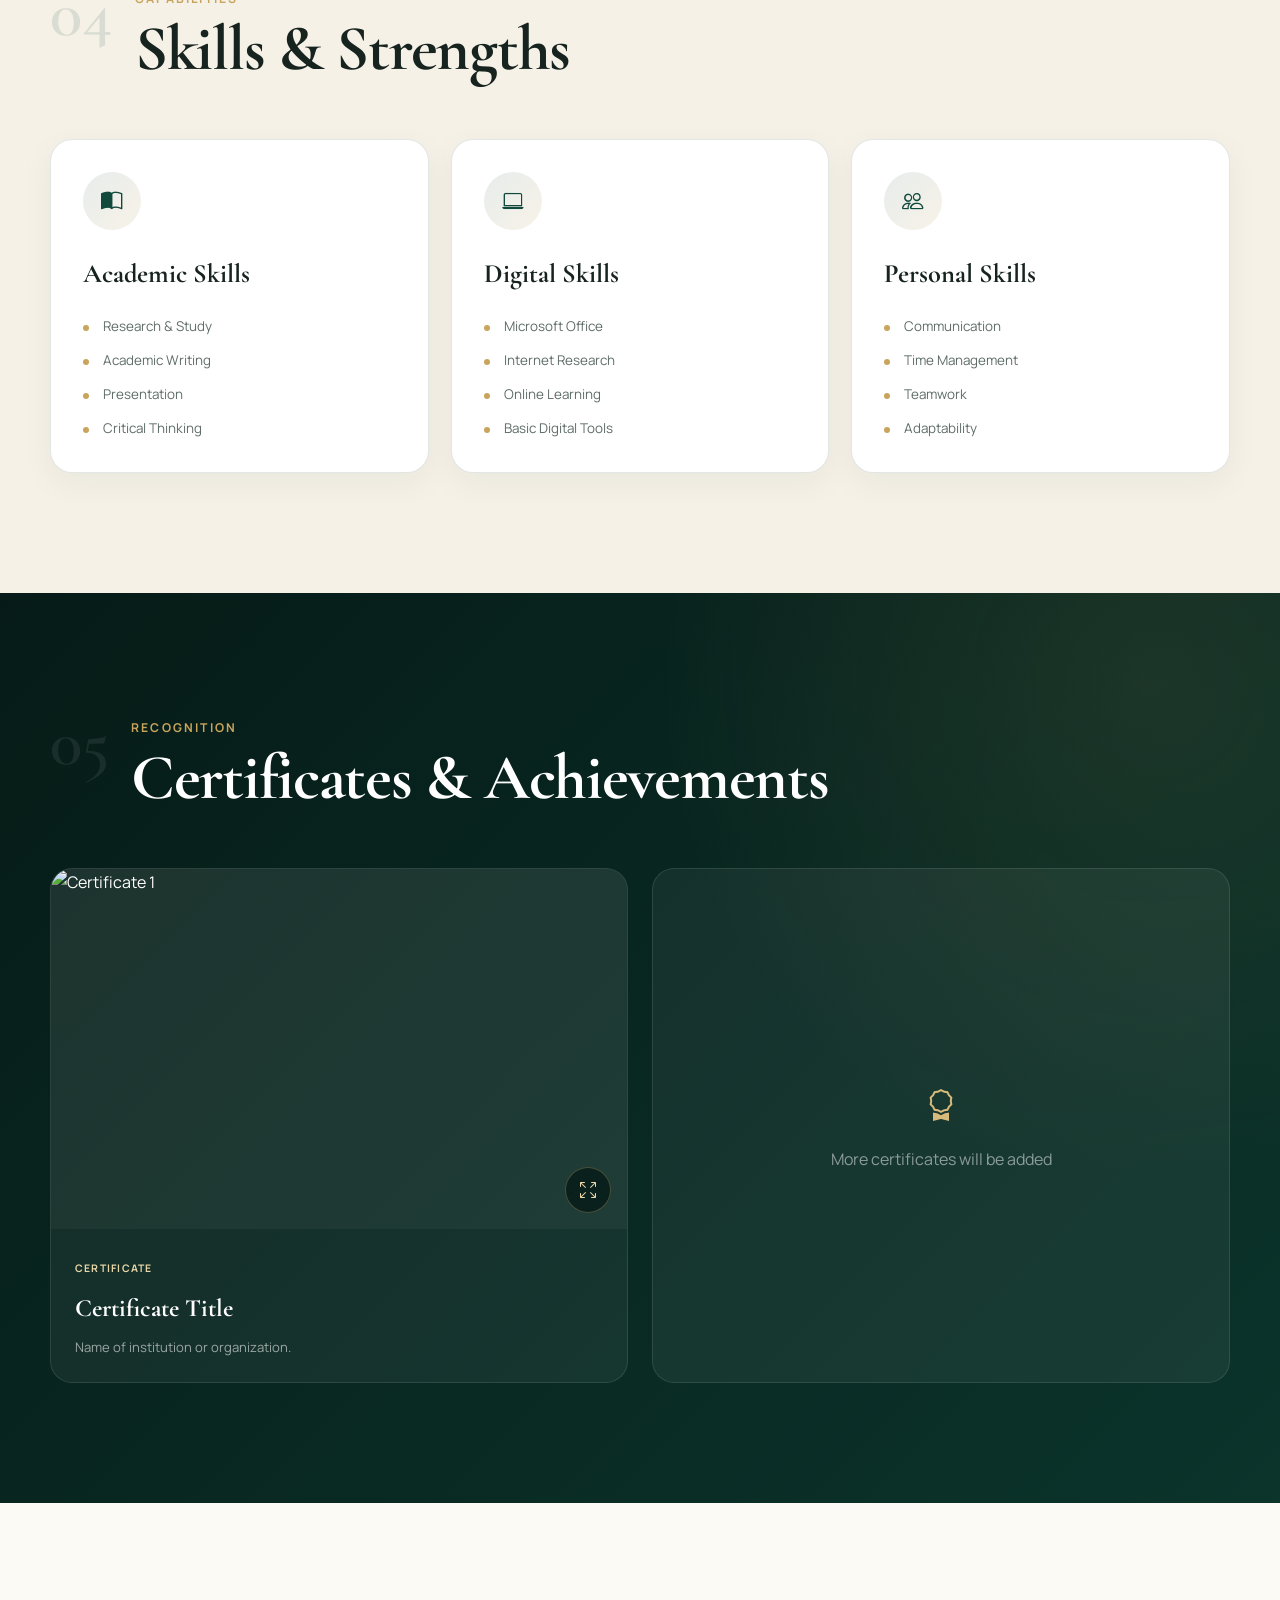
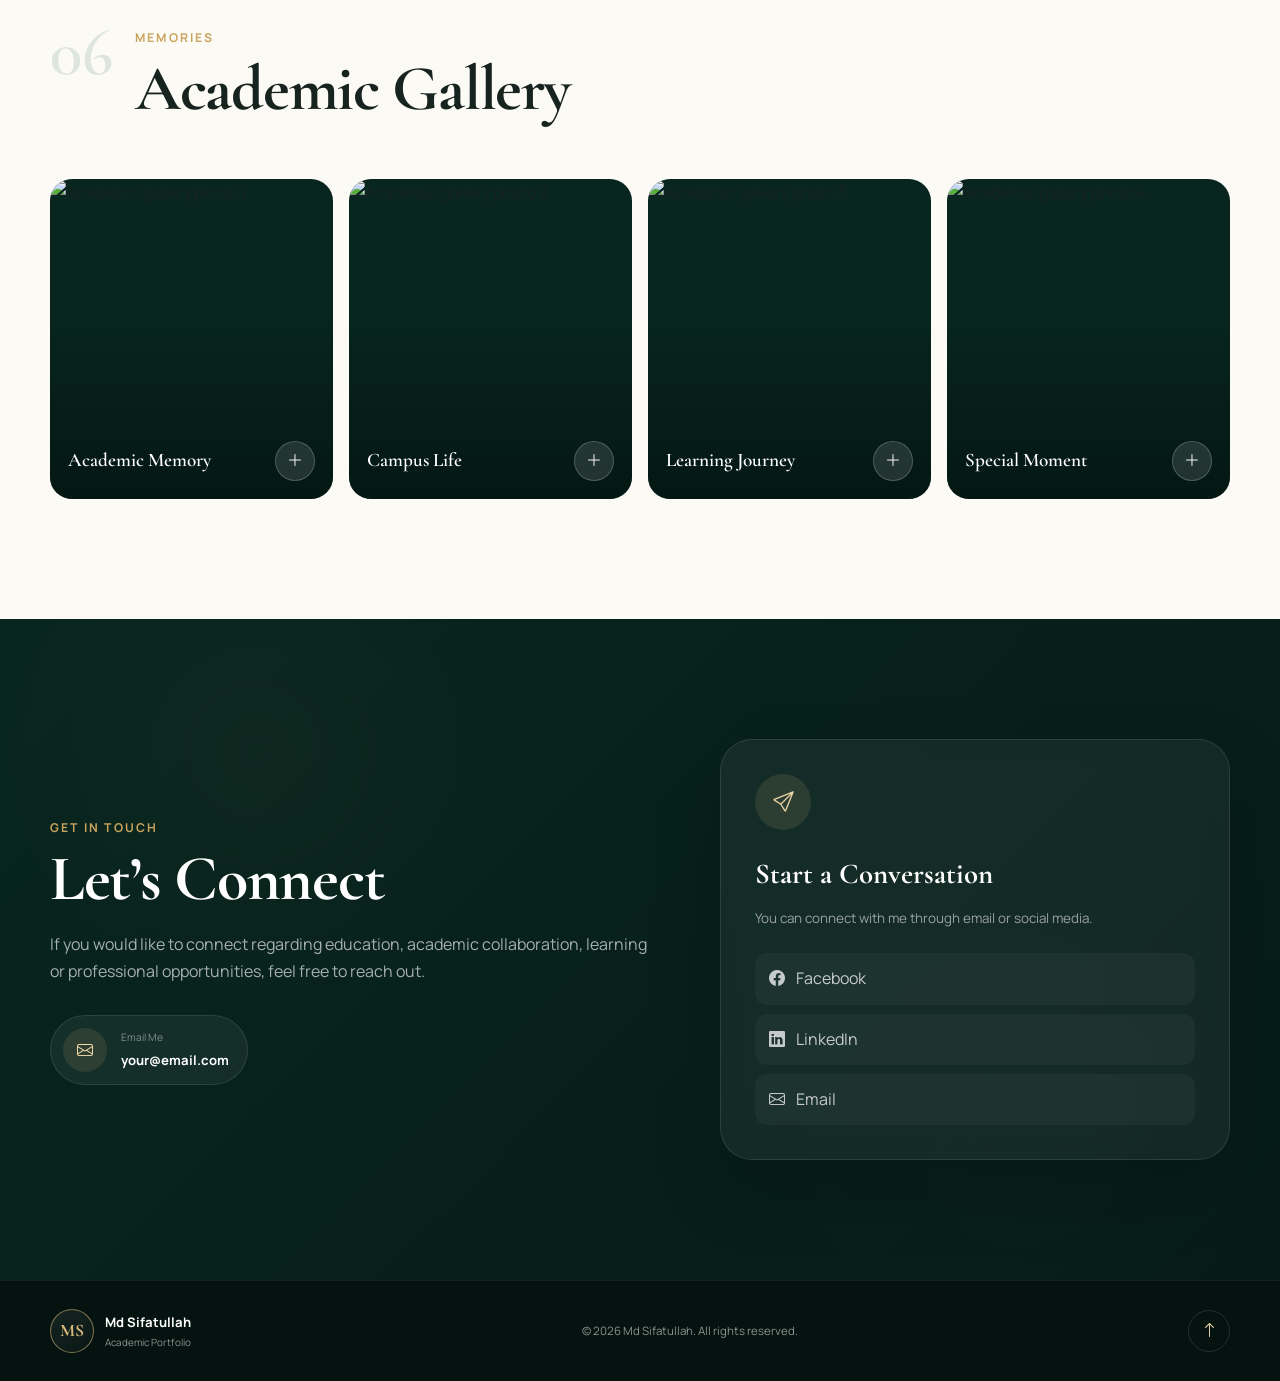
==== commit dc843a24: "Improve hero content alignment" ====
--- a/index.htm
+++ b/index.htm
@@ -126,7 +126,7 @@
           </p>
 
           <p class="hero-subtitle">
-            Student • Learner • Knowledge Seeker
+          Islamic Studies Student • University of Rajshahi • Knowledge Seeker
           </p>
 
           <p class="hero-description">
--- a/style.css
+++ b/style.css
@@ -509,7 +509,9 @@
   gap: 80px;
   align-items: center;
 }
-
+.hero-content {
+  padding-left: 48px;
+}
 .eyebrow {
   display: inline-flex;
   align-items: center;
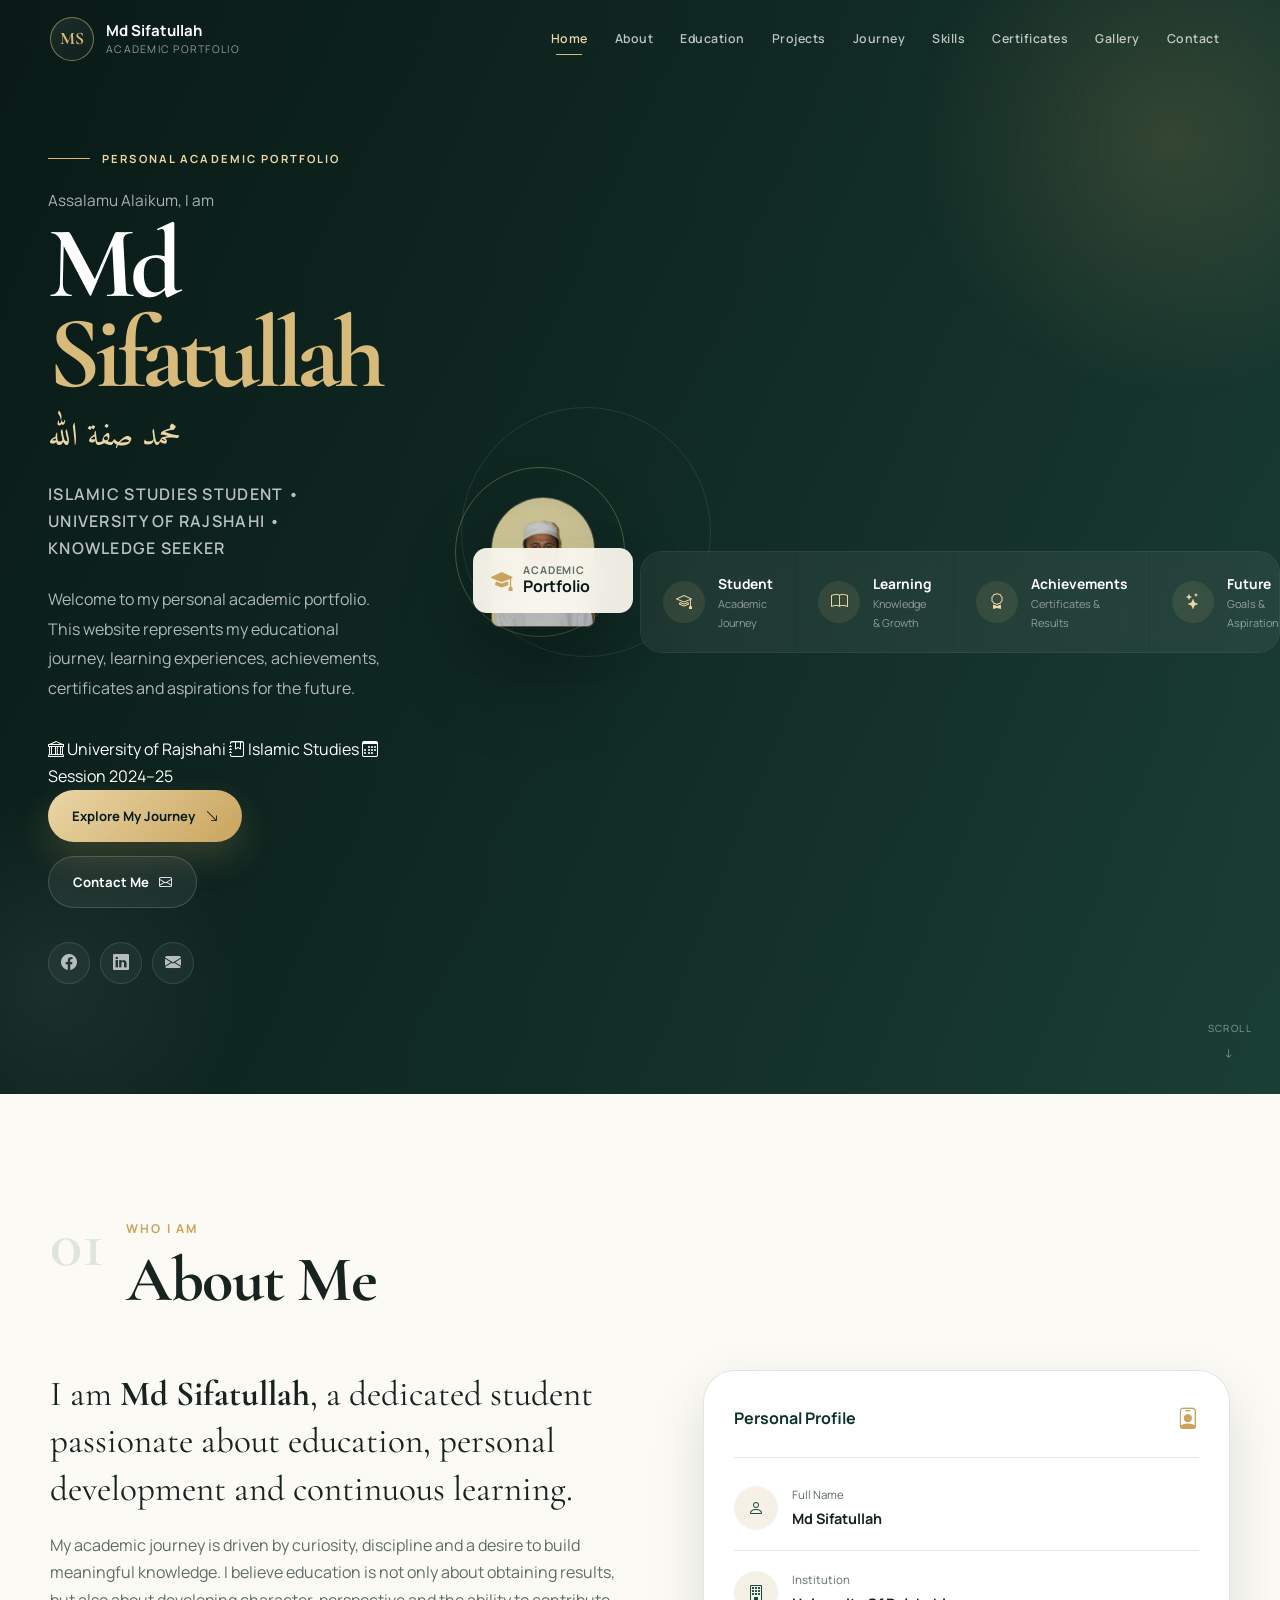
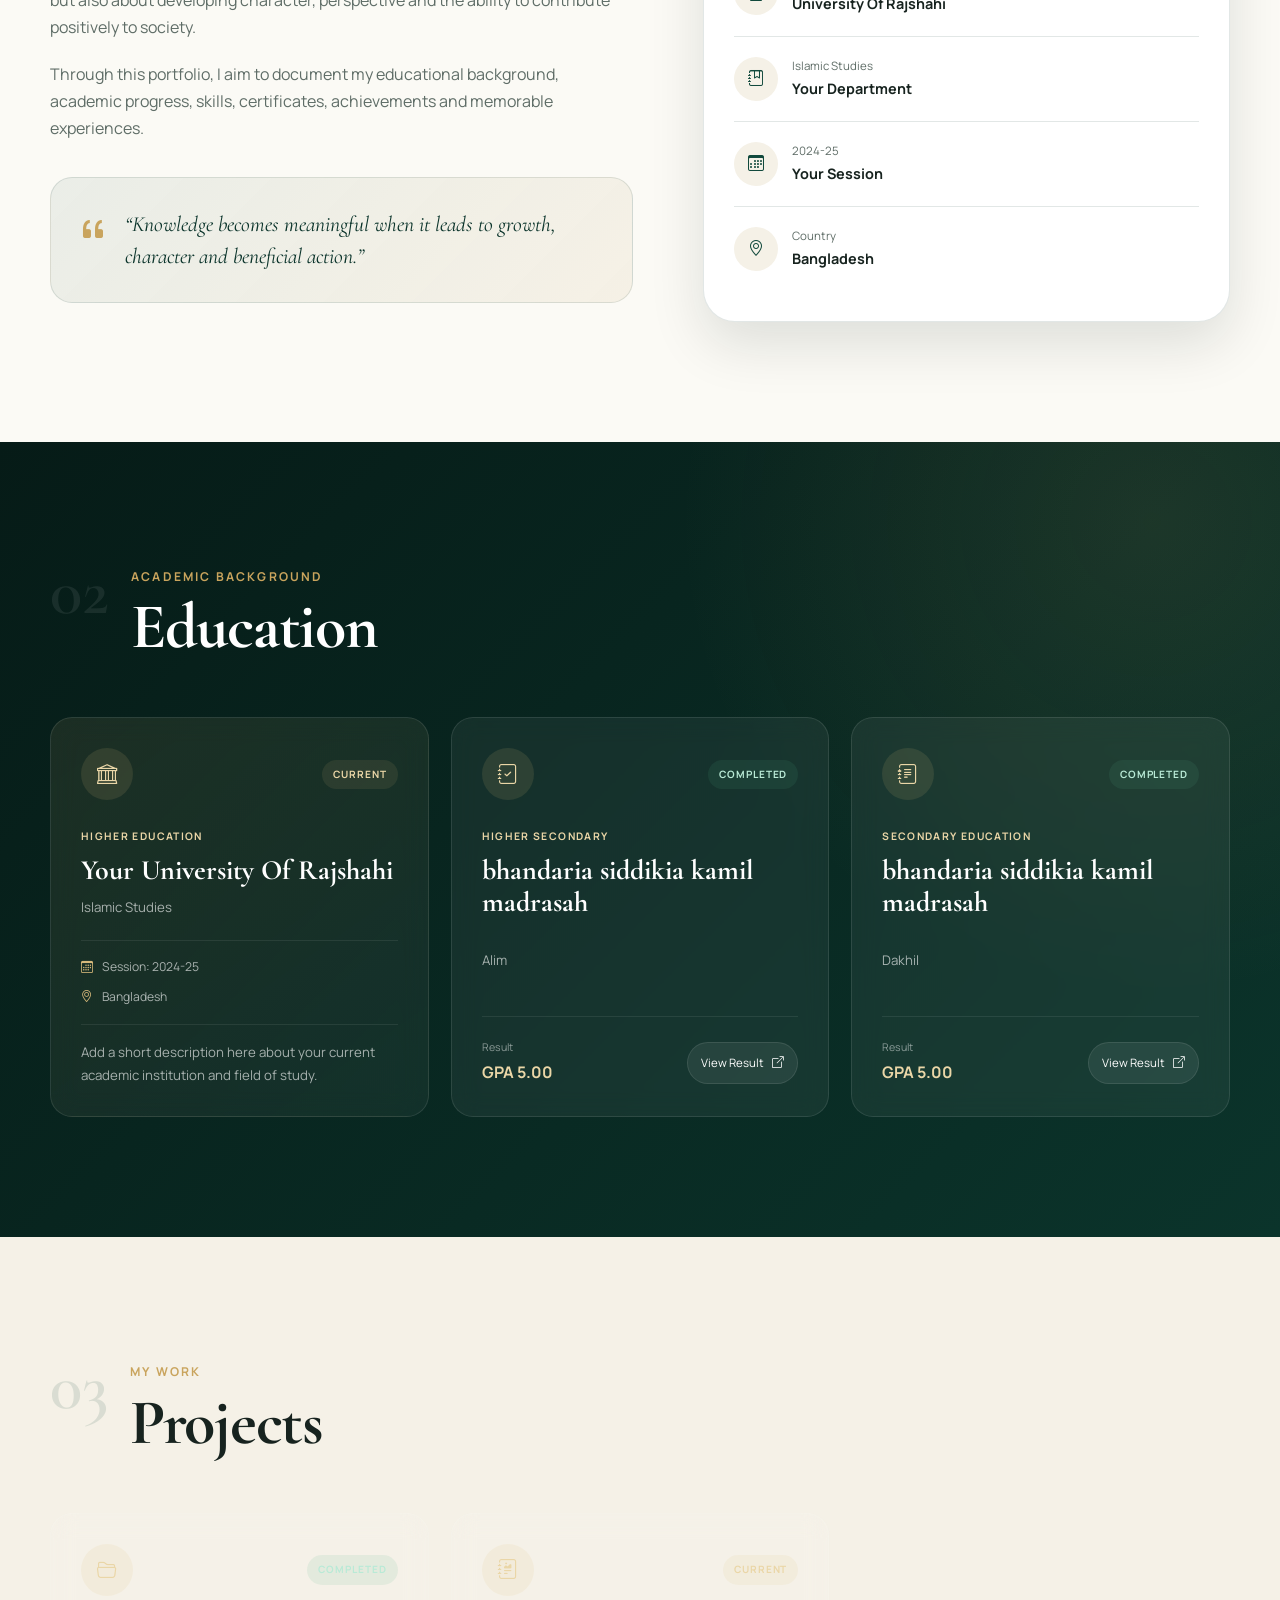
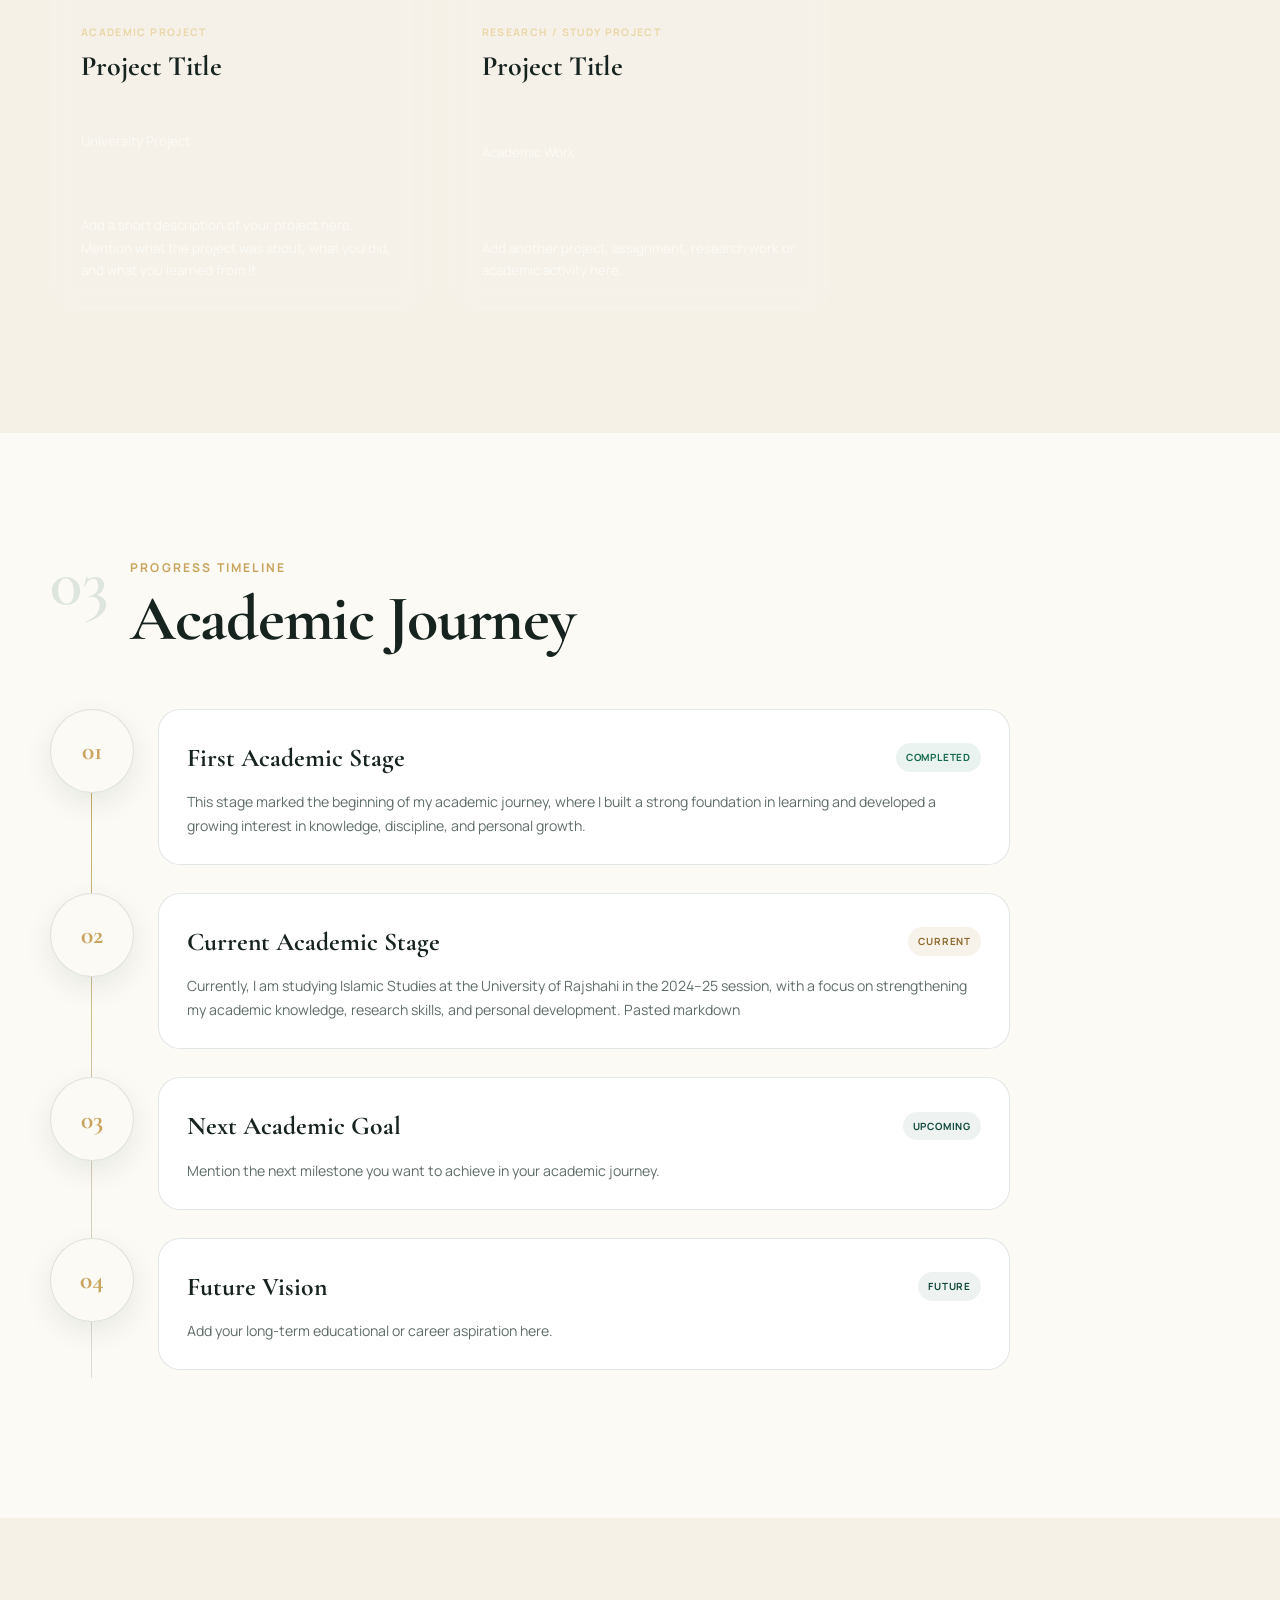
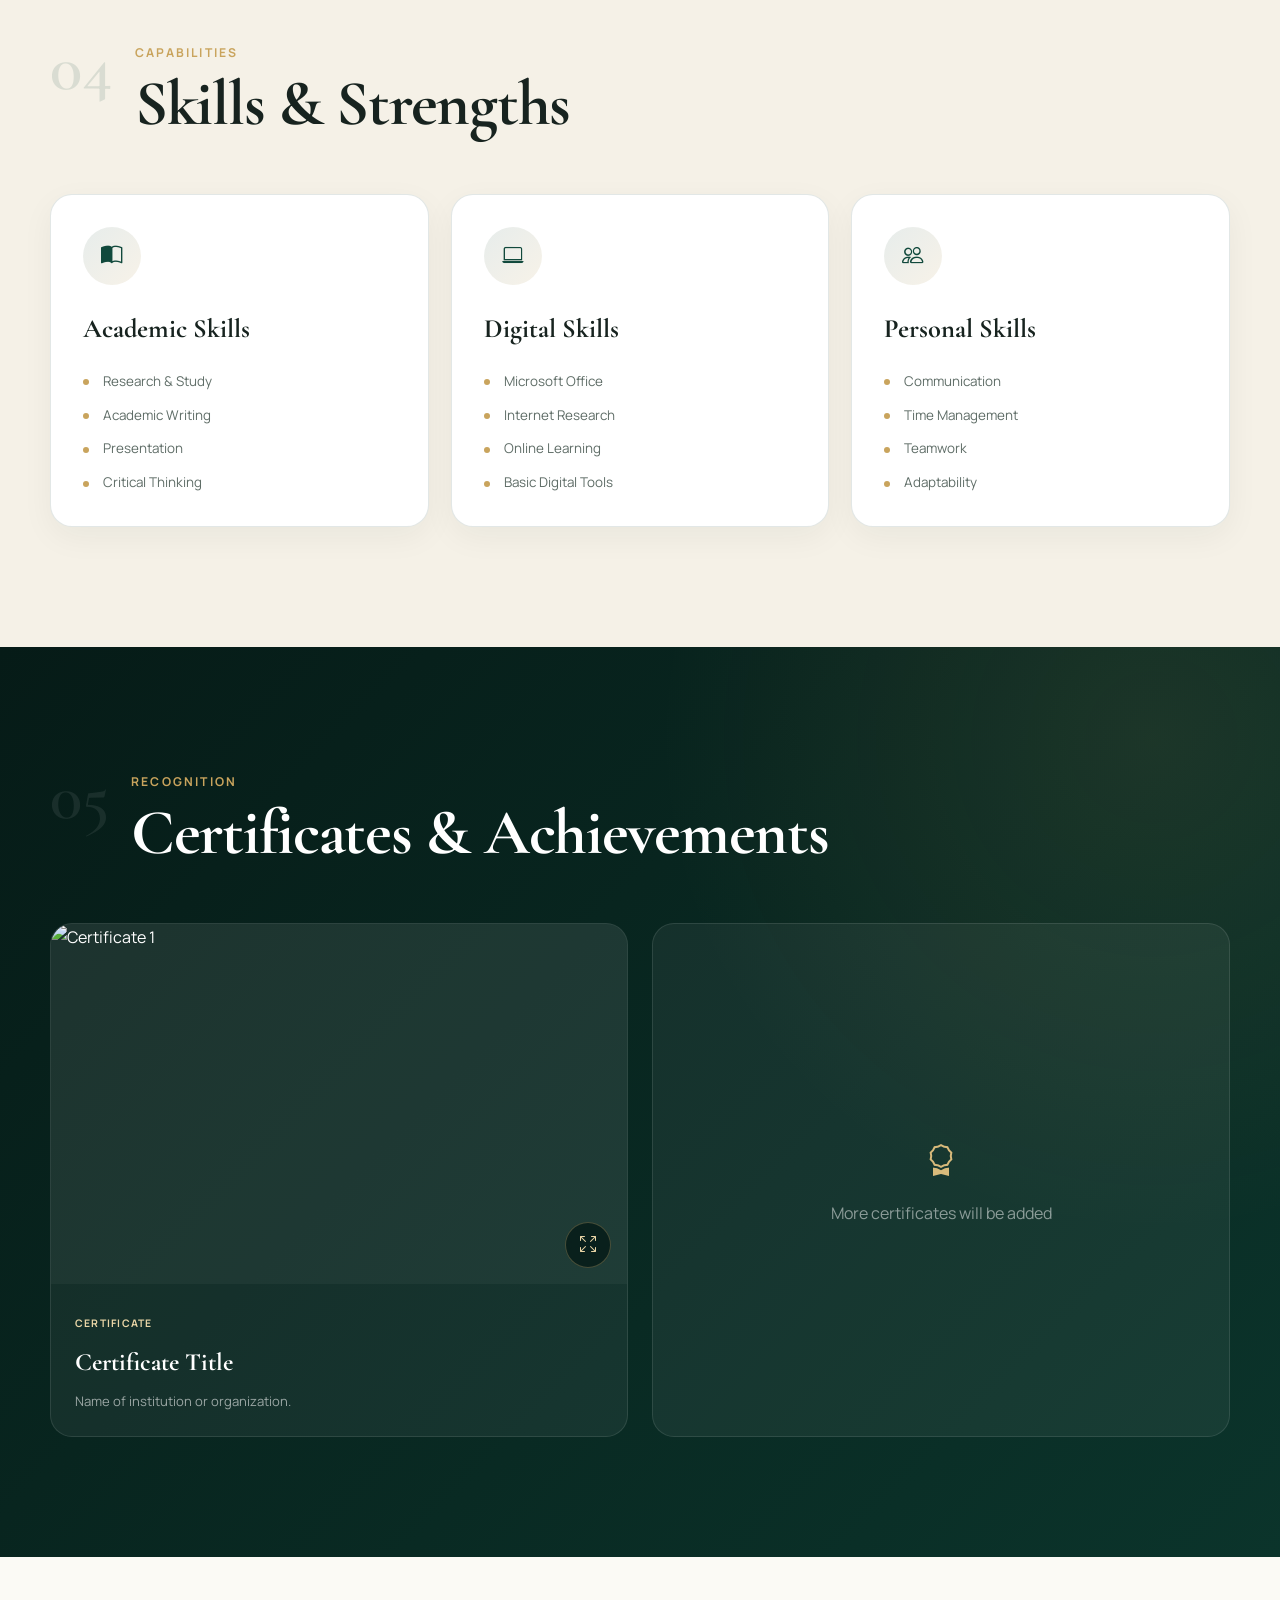
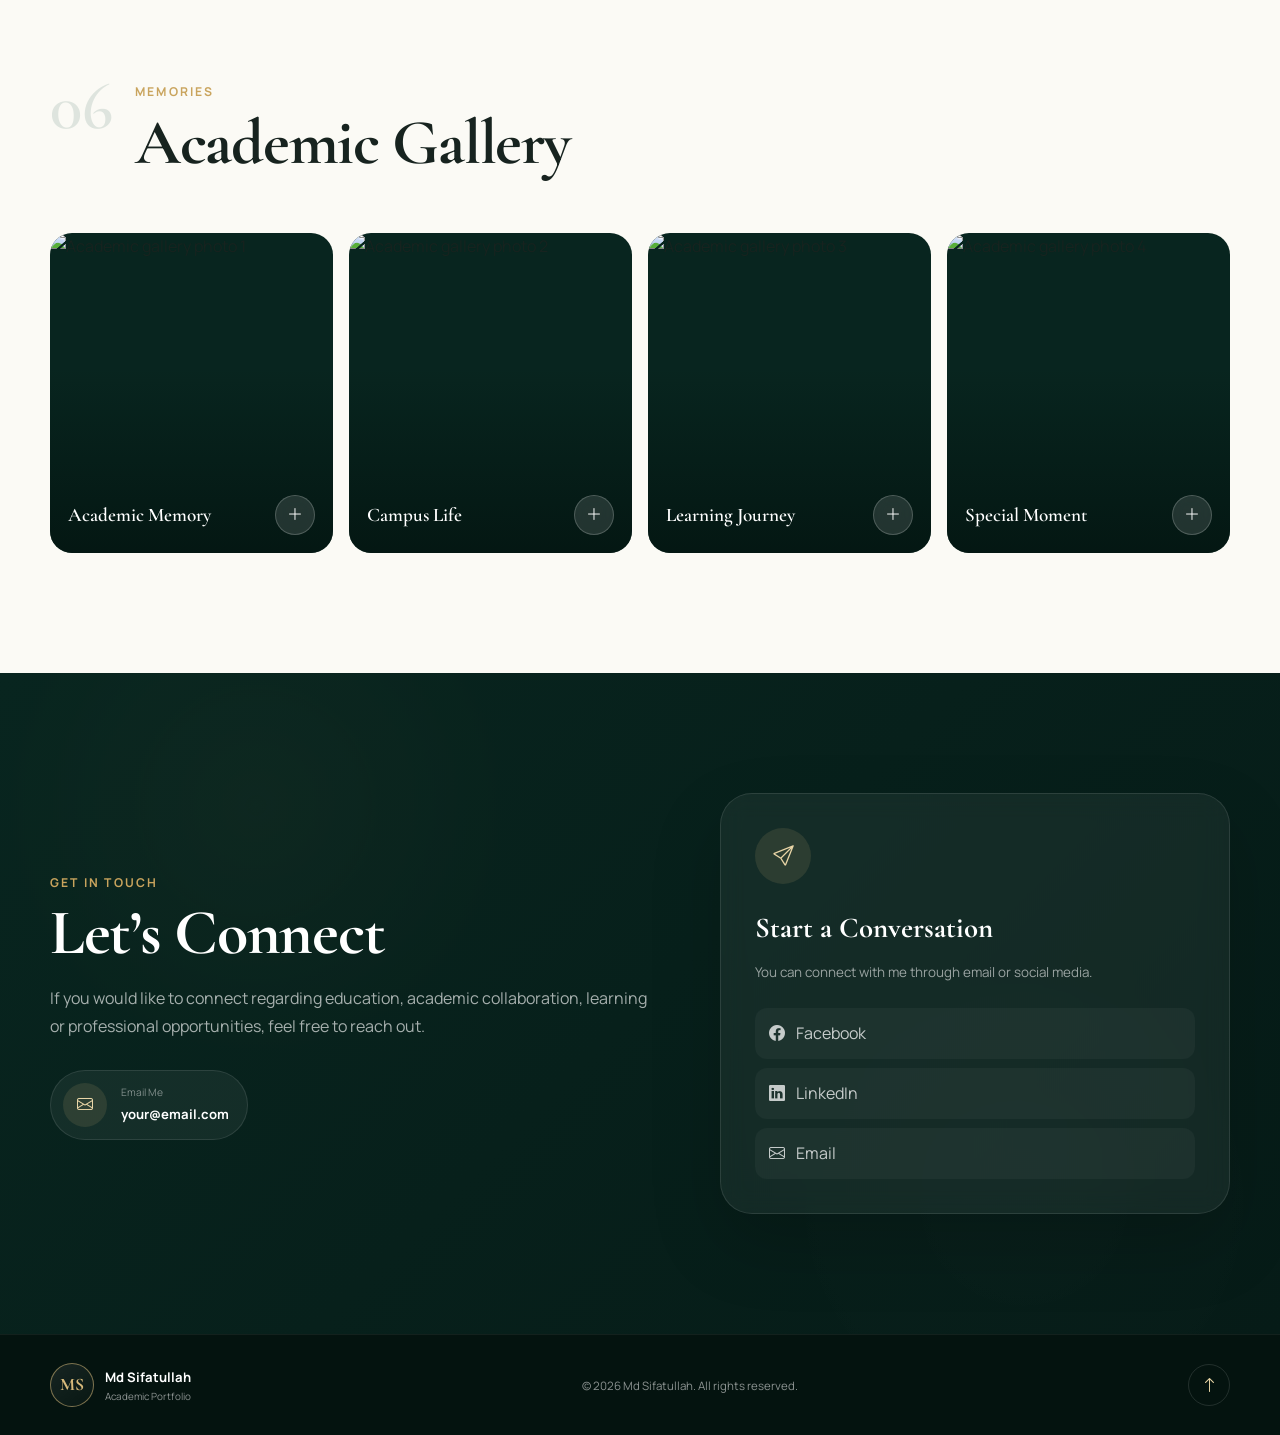
==== commit 7264310c: "hero-meta done" ====
--- a/index.htm
+++ b/index.htm
@@ -134,7 +134,11 @@
             my educational journey, learning experiences, achievements,
             certificates and aspirations for the future.
           </p>
-
+<div class="hero-meta">
+  <span><i class="bi bi-bank"></i> University of Rajshahi</span>
+  <span><i class="bi bi-journal-bookmark"></i> Islamic Studies</span>
+  <span><i class="bi bi-calendar3"></i> Session 2024–25</span>
+</div>
           <div class="hero-actions">
             <a href="#about" class="btn btn-primary">
               Explore My Journey
--- a/style.css
+++ b/style.css
@@ -2491,7 +2491,70 @@
     flex-direction: column;
     text-align: center;
   }
-
+.hero {
+  overflow-x: hidden;
+}
+
+.hero-grid {
+  grid-template-columns: 1fr;
+  gap: 32px;
+  text-align: center;
+}
+
+.hero-content {
+  padding-left: 0;
+  max-width: 100%;
+  order: 2;
+}
+
+.hero-visual {
+  order: 1;
+  margin-top: 0;
+  display: flex;
+  justify-content: center;
+}
+
+.profile-frame {
+  width: min(320px, 88vw);
+  margin-inline: auto;
+}
+
+.hero-actions {
+  display: grid;
+  gap: 14px;
+}
+
+.hero-socials {
+  justify-content: center;
+}
+
+.hero-stats {
+  position: static;
+  width: 100%;
+  margin-top: 28px;
+  grid-template-columns: 1fr;
+  gap: 12px;
+}
+
+.stat-card {
+  width: 100%;
+  min-width: 0;
+}
+
+.hero-title {
+  font-size: clamp(3rem, 15vw, 4.6rem);
+  line-height: 0.95;
+}
+
+.hero-subtitle,
+.hero-description {
+  max-width: 100%;
+  margin-inline: auto;
+}
+
+body {
+  overflow-x: hidden;
+}
 }
 
 
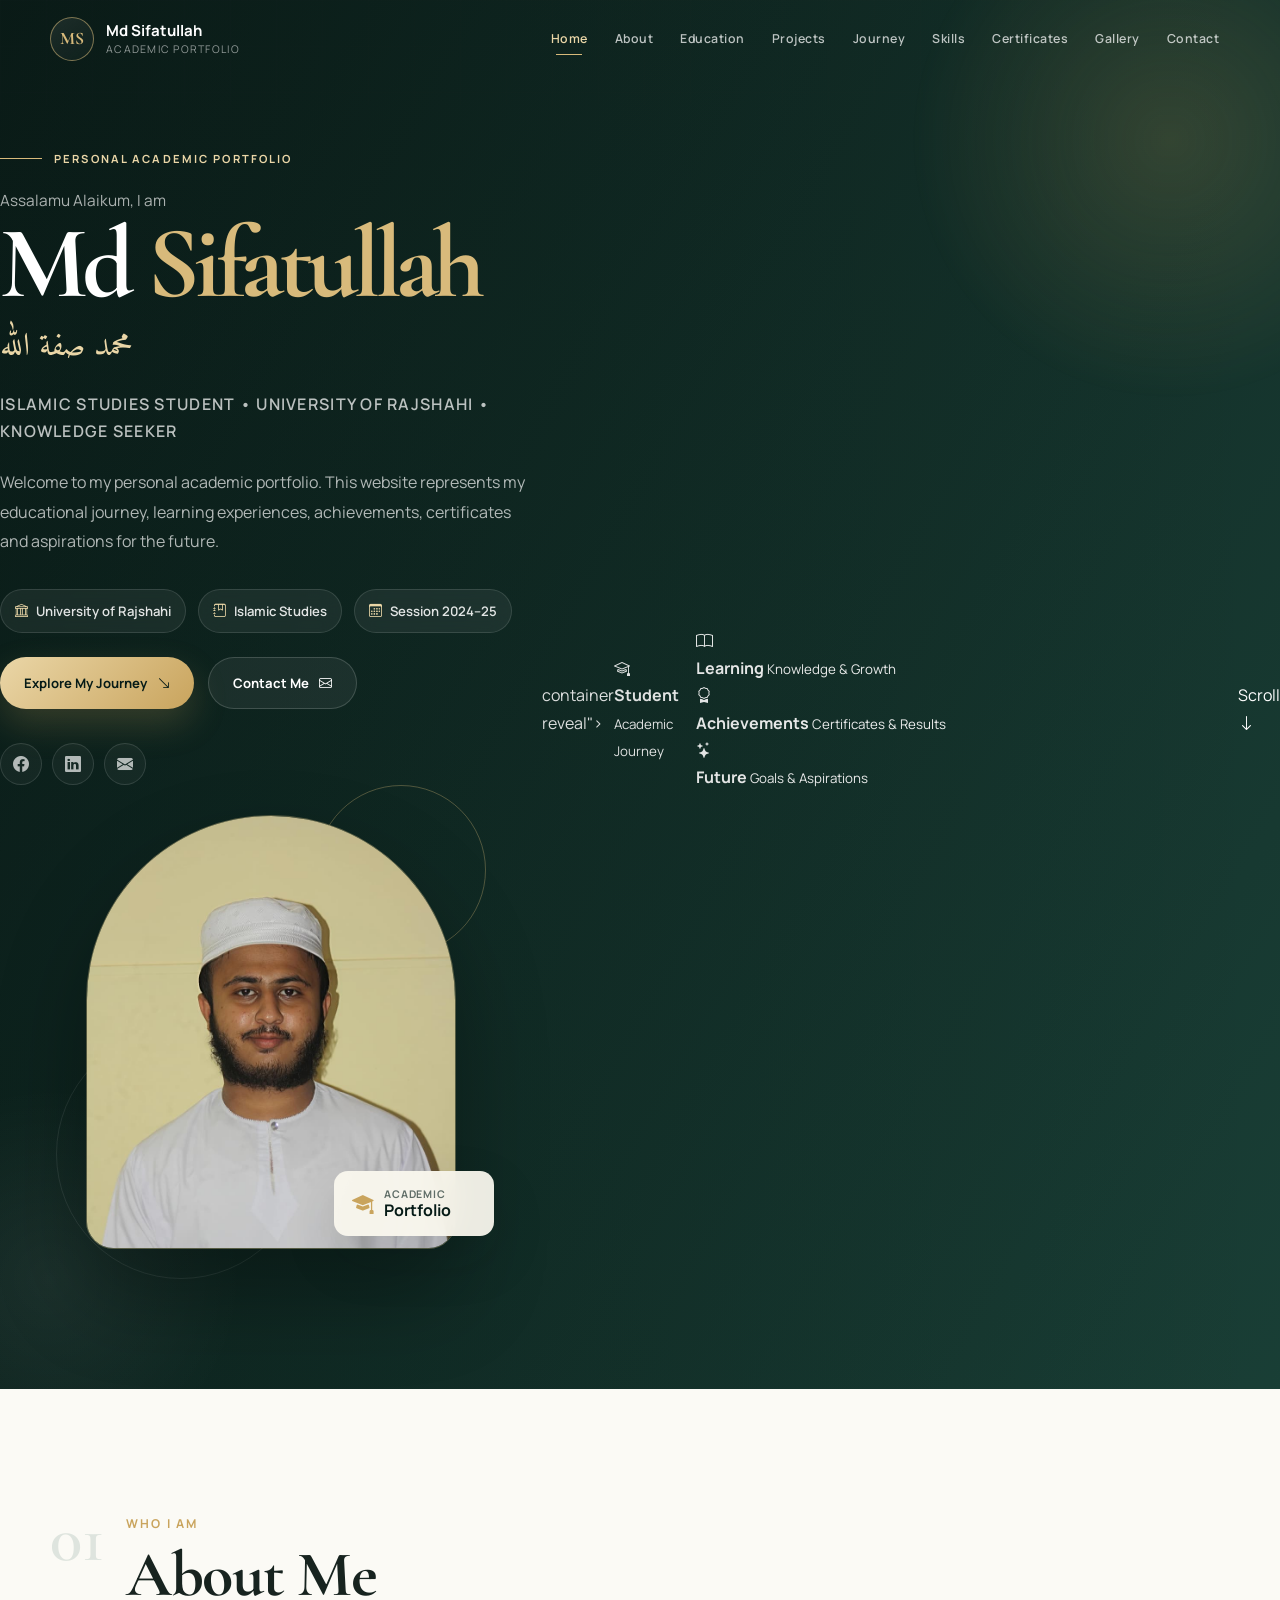
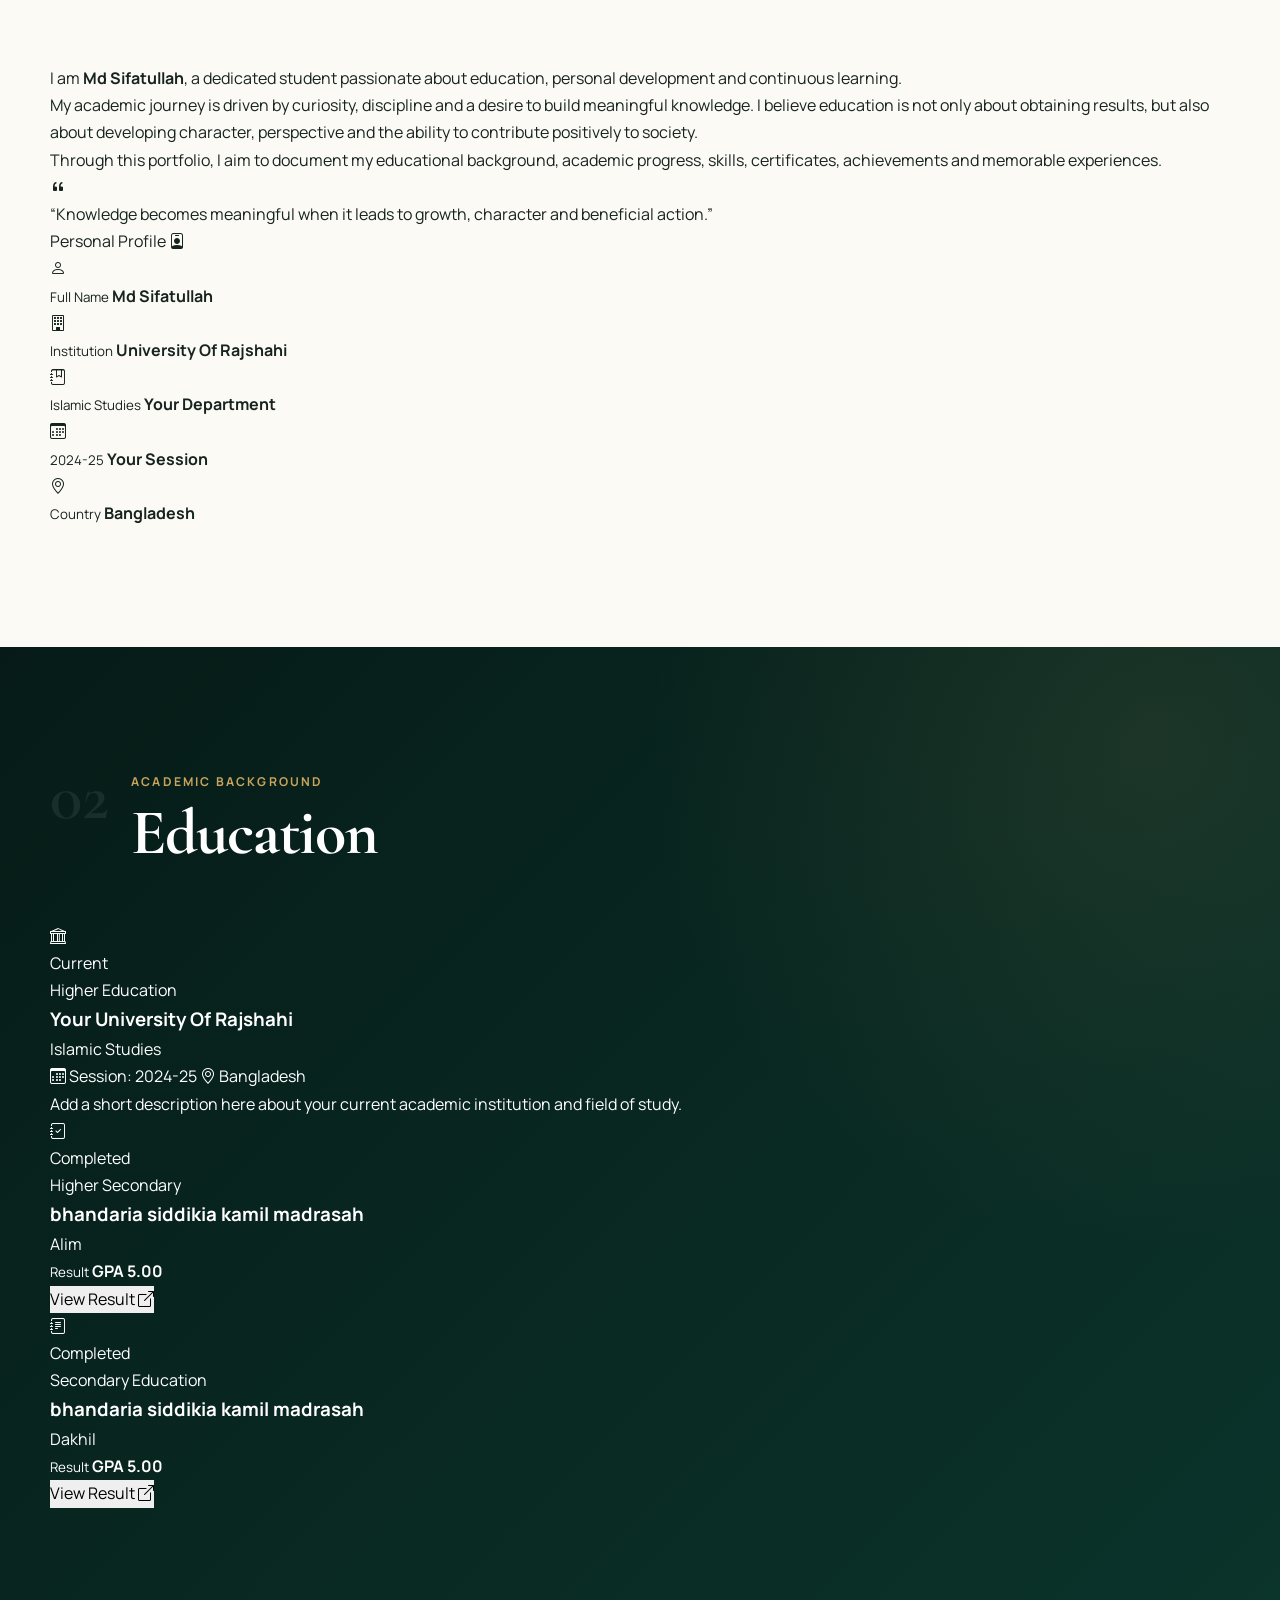
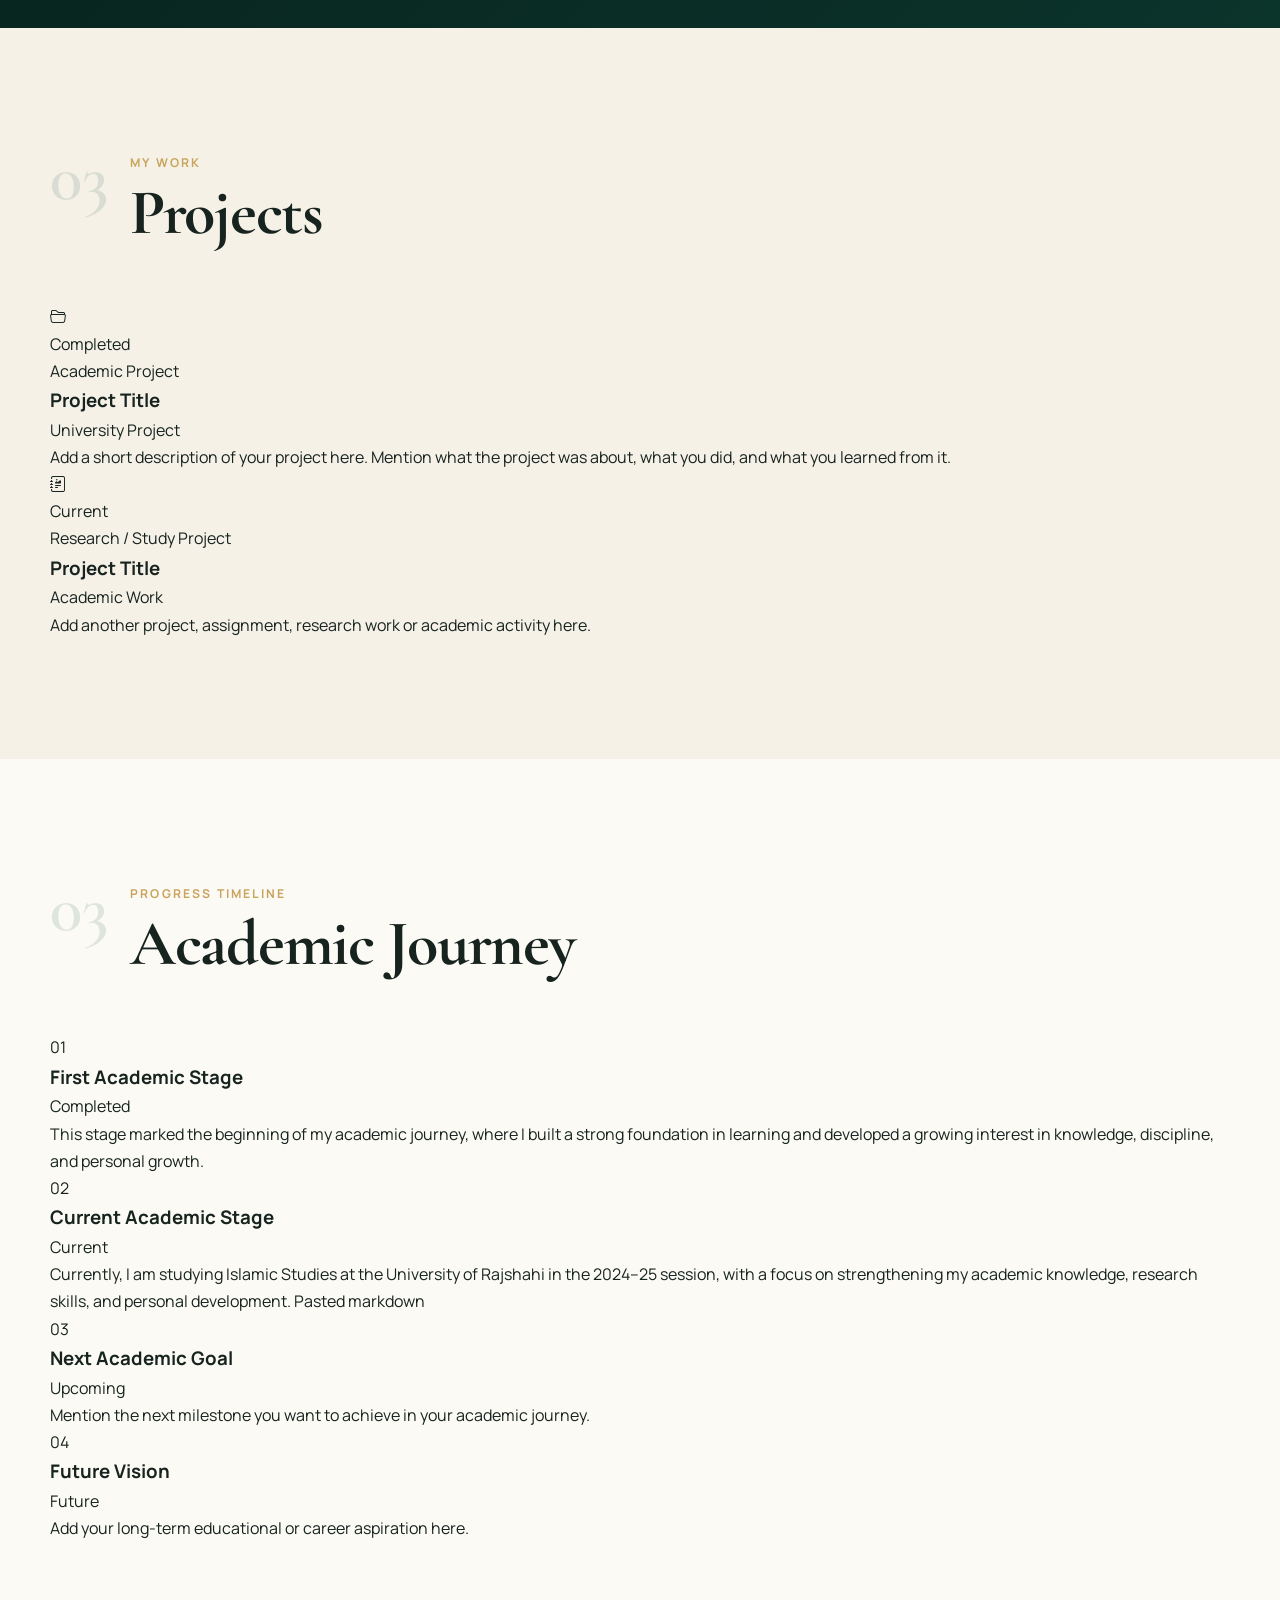
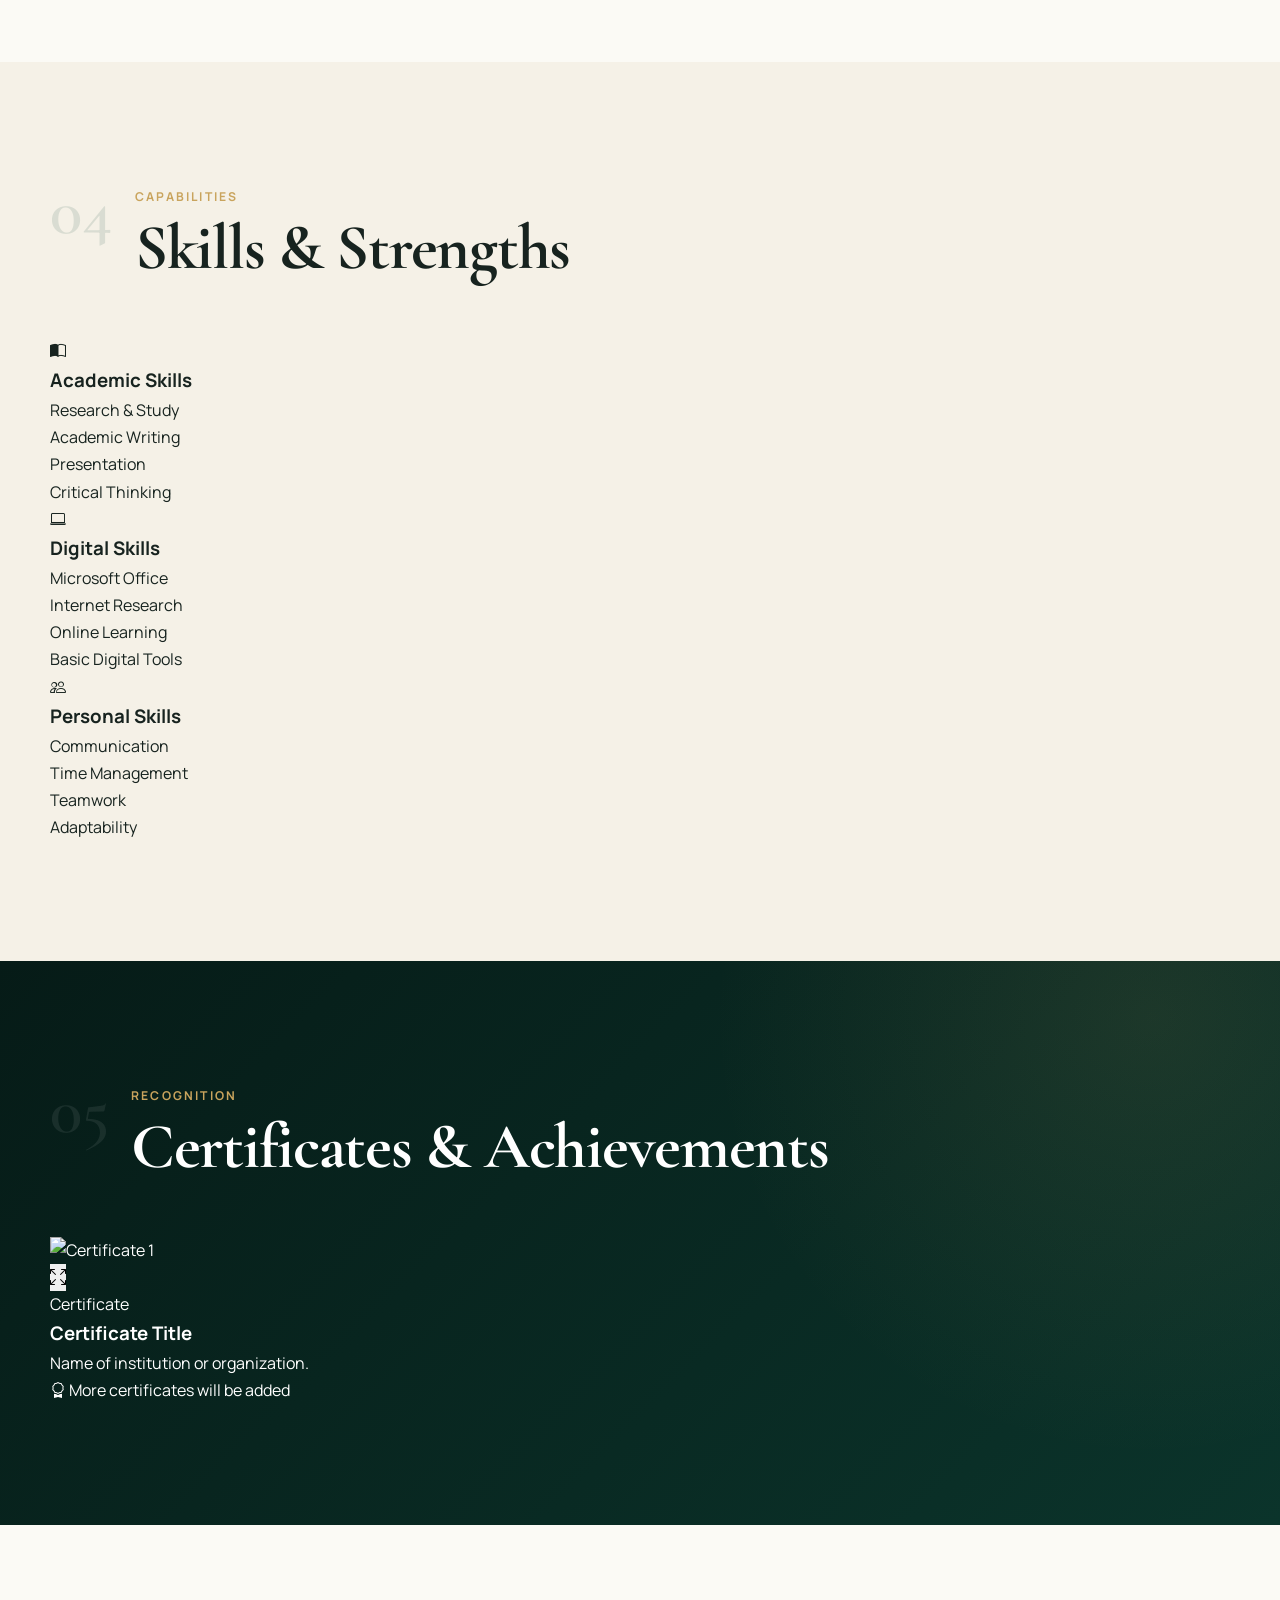
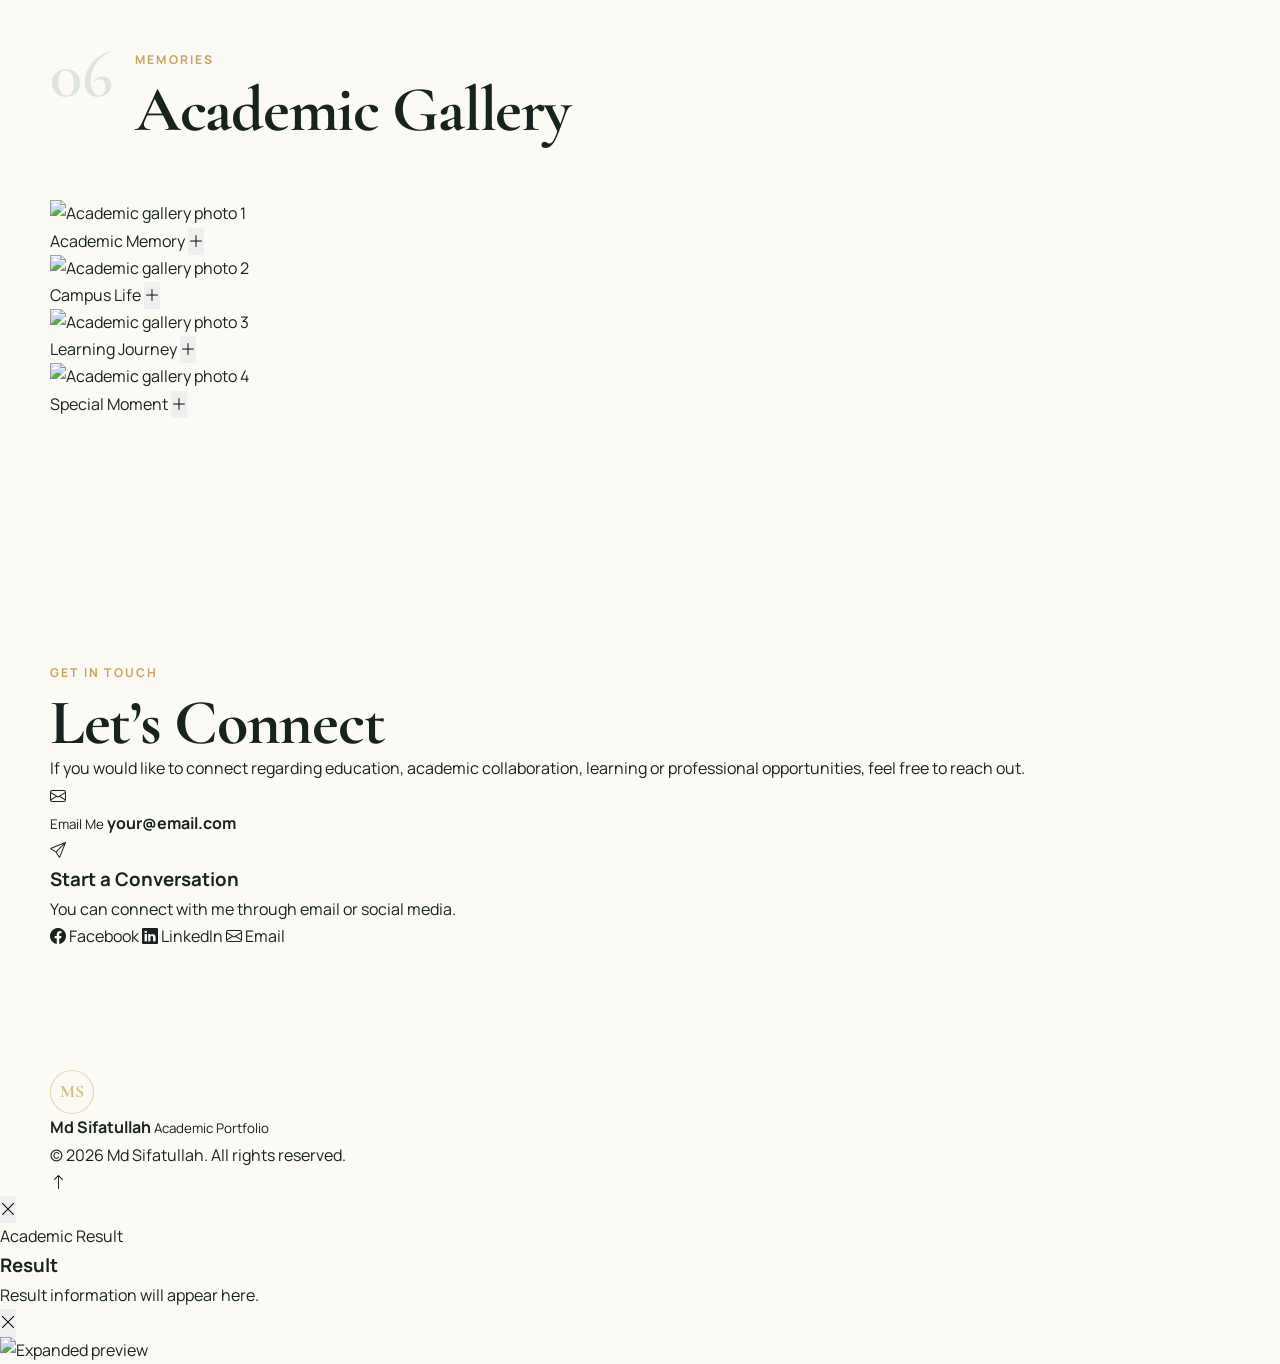
==== commit 1a5f0421: "Fix hero stats structure" ====
--- a/index.htm
+++ b/index.htm
@@ -213,7 +213,7 @@
       </div>
 
 
-      <div class="hero-stats container reveal">
+       container reveal">
 
         <article class="stat-card">
           <span class="stat-icon">
@@ -223,9 +223,9 @@
           <div>
             <strong>Student</strong>
             <small>Academic Journey</small>
-          </div>
         </article>
 
+        <div class="hero-stats container reveal">
         <article class="stat-card">
           <span class="stat-icon">
             <i class="bi bi-book"></i>
--- a/style.css
+++ b/style.css
@@ -499,19 +499,8 @@
     );
 }
 
-.hero-grid {
-  position: relative;
-  z-index: 3;
-
-  display: grid;
-  grid-template-columns: 1.08fr 0.92fr;
-
-  gap: 80px;
-  align-items: center;
-}
-.hero-content {
-  padding-left: 48px;
-}
+.hero-grid { position: relative; z-index: 3; display grid; grid-template-columns: 1.05fr, 0.95fr; gap: 56px; align items center
+.hero-content { padding-left: 28px; max width: 700px;}
 .eyebrow {
   display: inline-flex;
   align-items: center;
@@ -2171,7 +2160,34 @@
 /* =========================
    RESPONSIVE — TABLET
 ========================= */
-
+.hero-meta {
+  display: flex;
+  flex-wrap: wrap;
+  gap: 12px;
+  margin-top: 18px;
+  margin-bottom: 24px;
+}
+
+.hero-meta span {
+  display: inline-flex;
+  align-items: center;
+  gap: 8px;
+  padding: 10px 14px;
+  border: 1px solid rgba(255, 255, 255, 0.12);
+  border-radius: 999px;
+  background: rgba(255, 255, 255, 0.06);
+  color: rgba(255, 255, 255, 0.88);
+  font-size: 0.82rem;
+  font-weight: 600;
+  backdrop-filter: blur(10px);
+}
+
+.hero-meta i {
+  color: var(--gold-300);
+}
+
+
+ {
 @media (max-width: 1080px) {
 
   .main-nav {
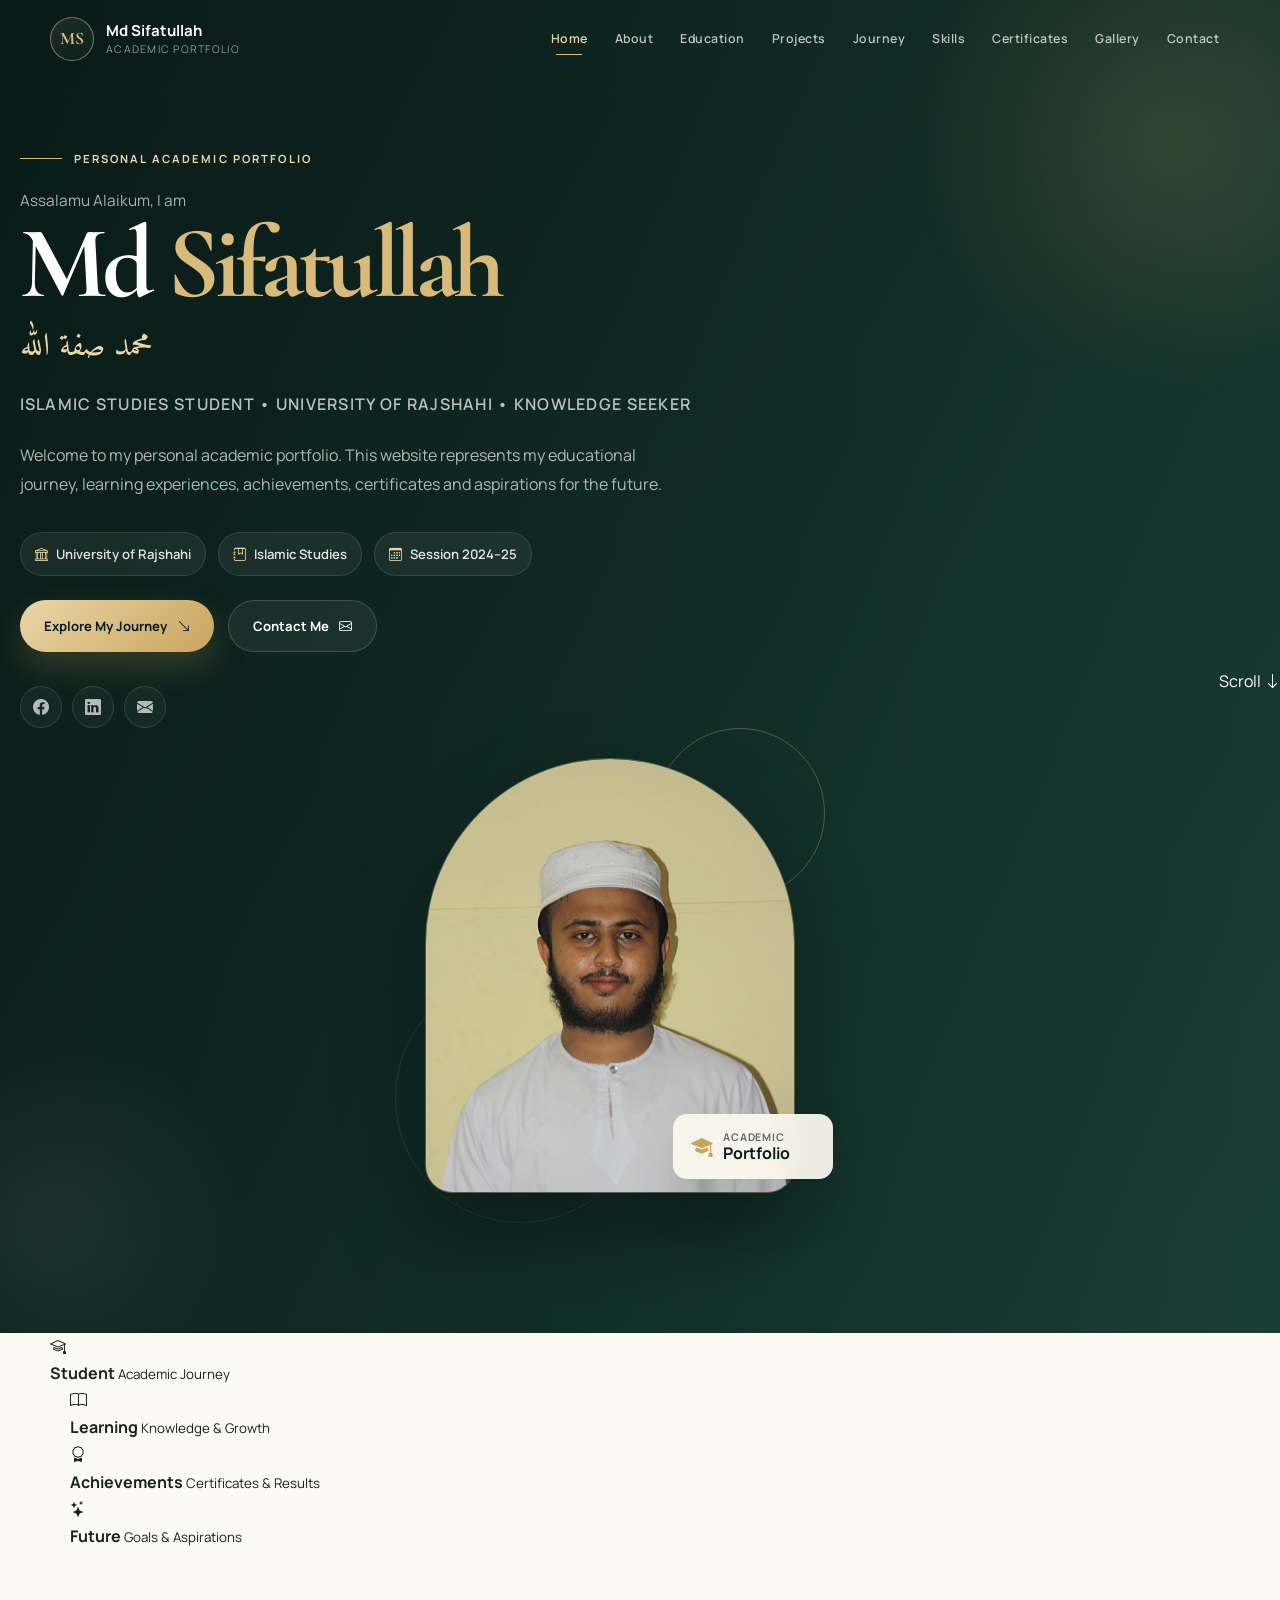
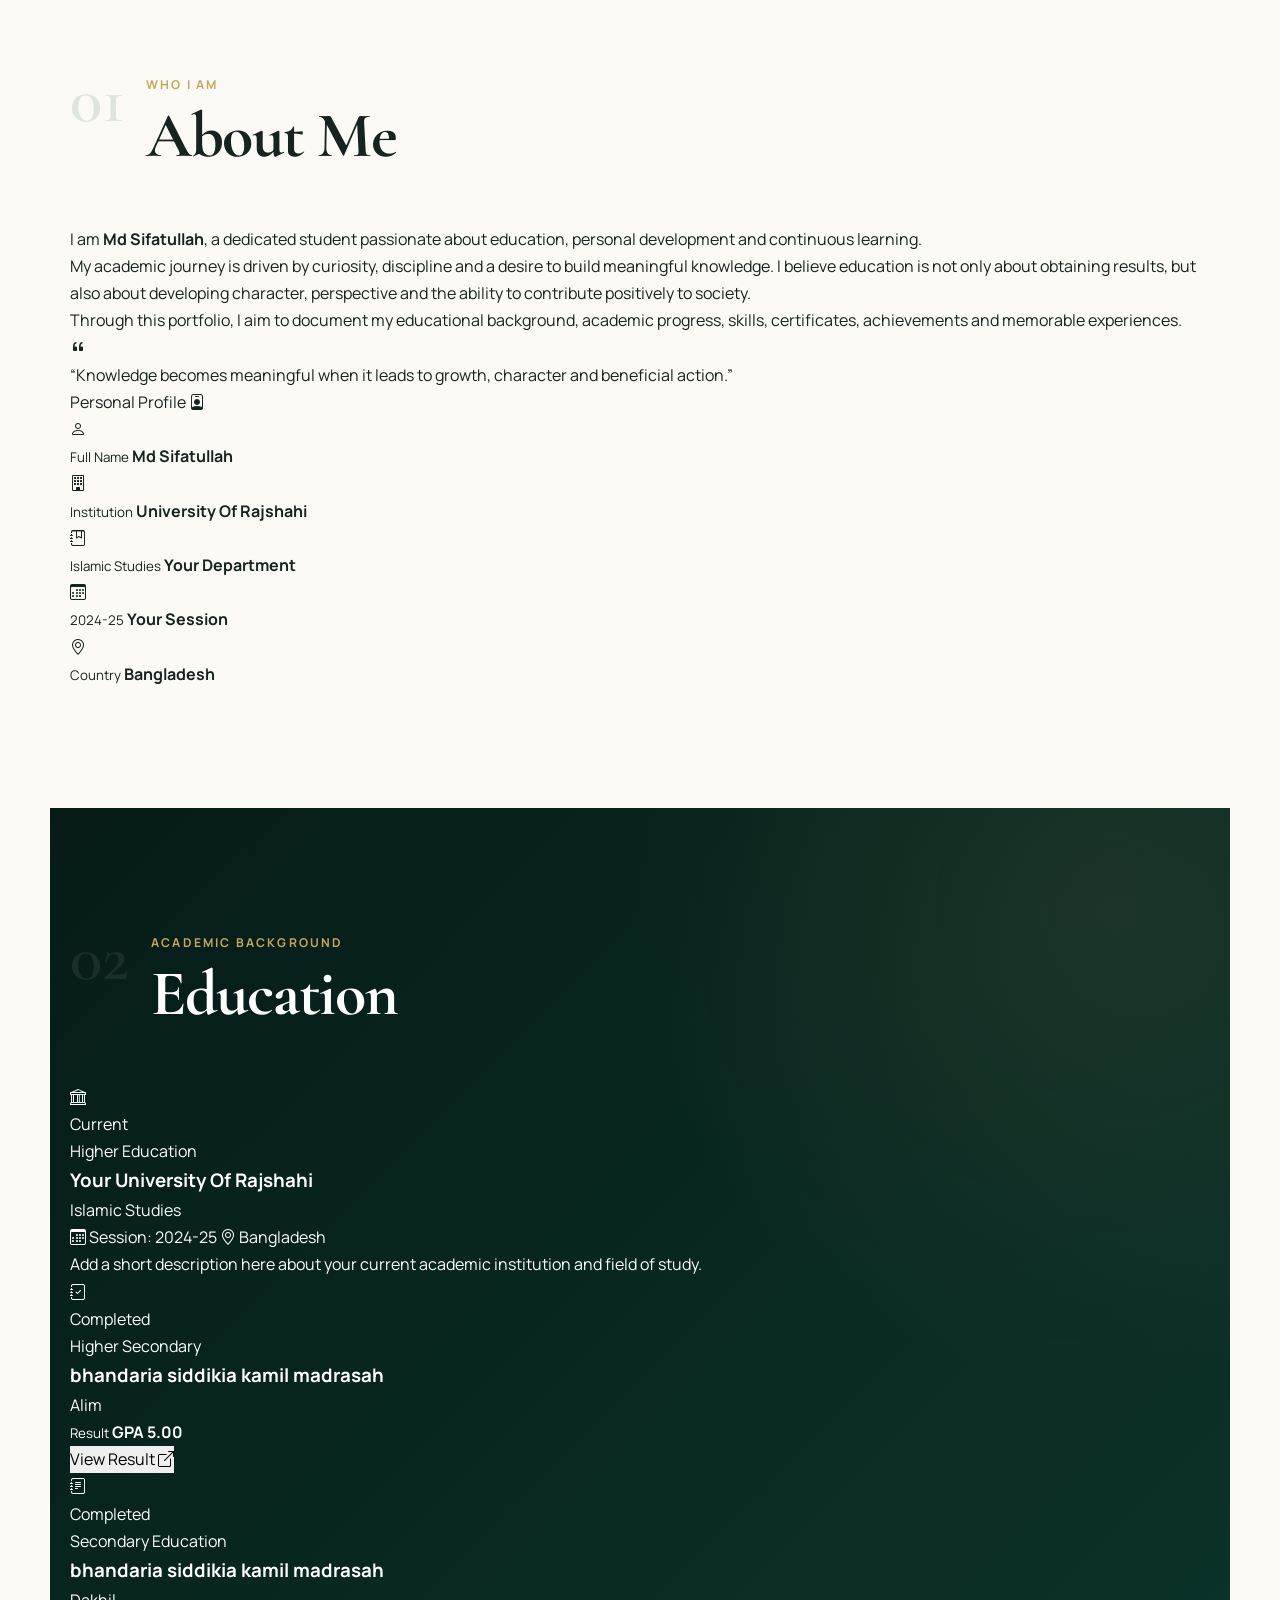
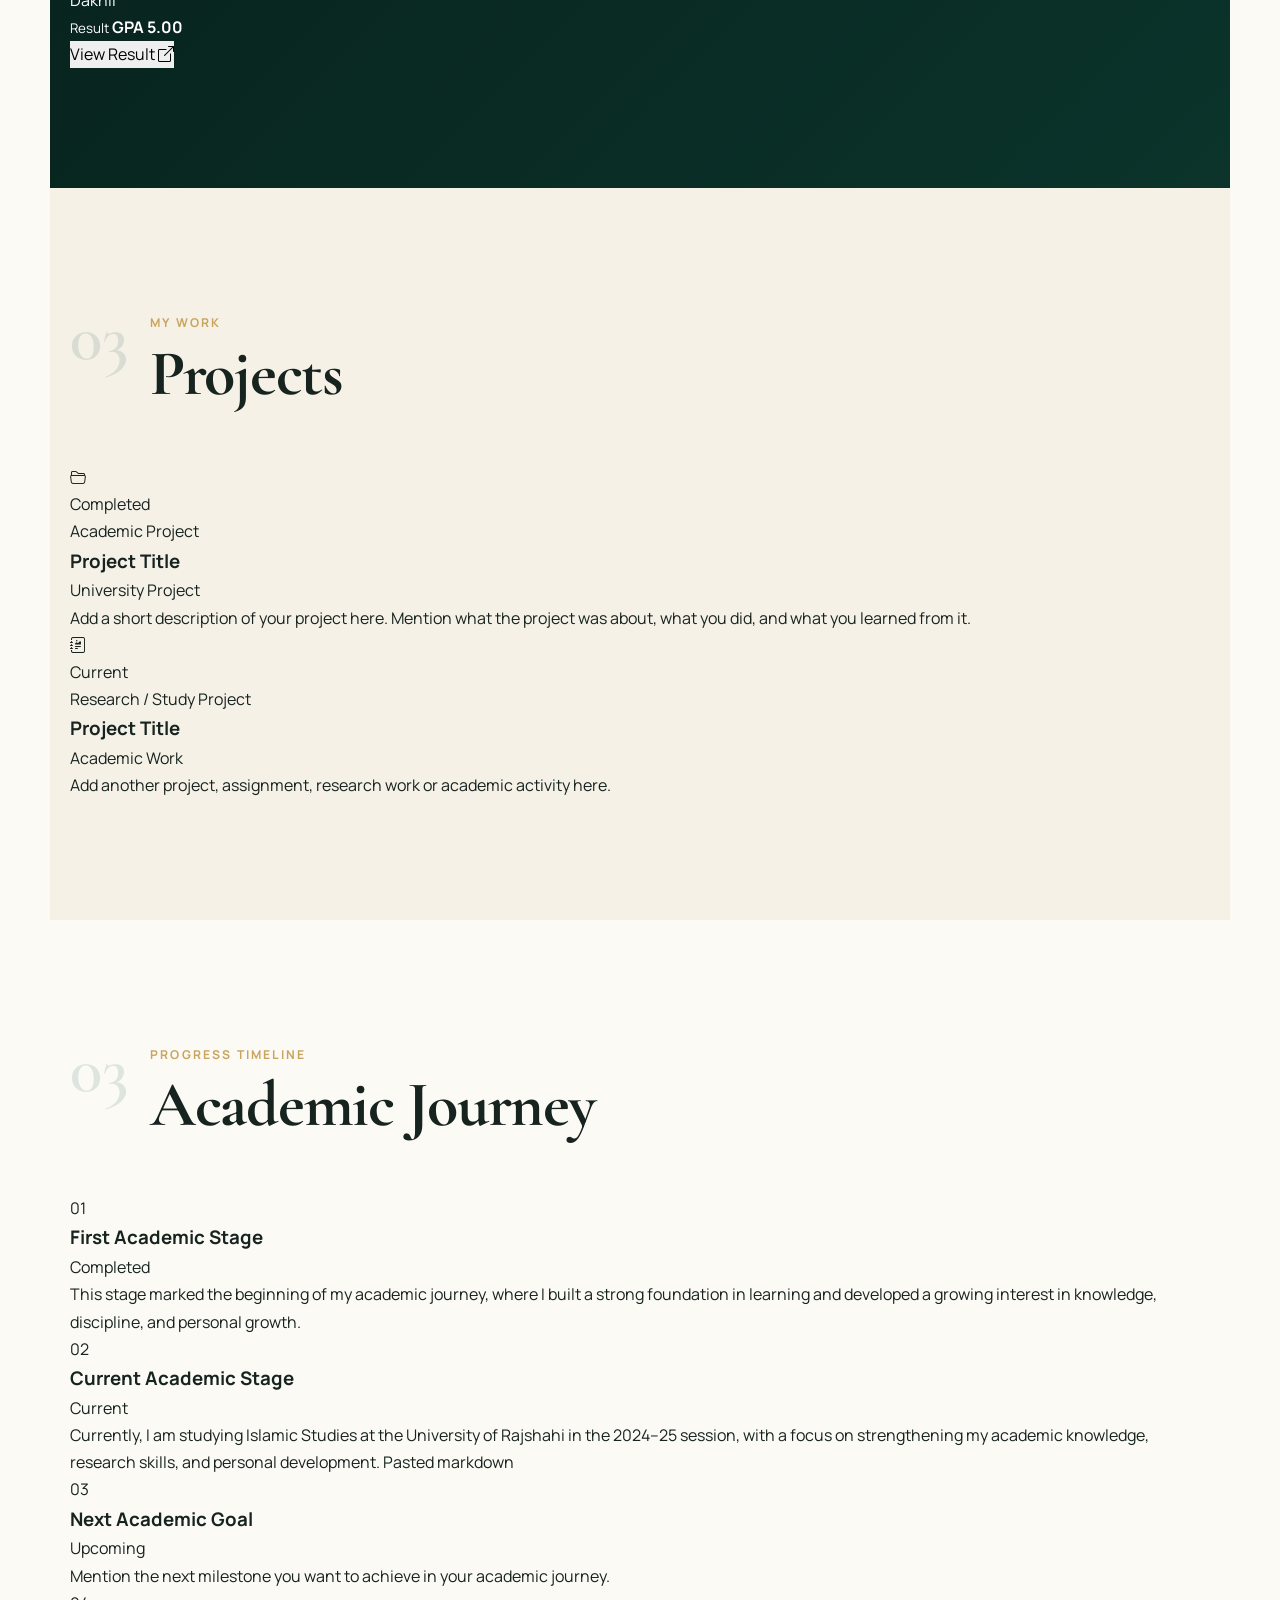
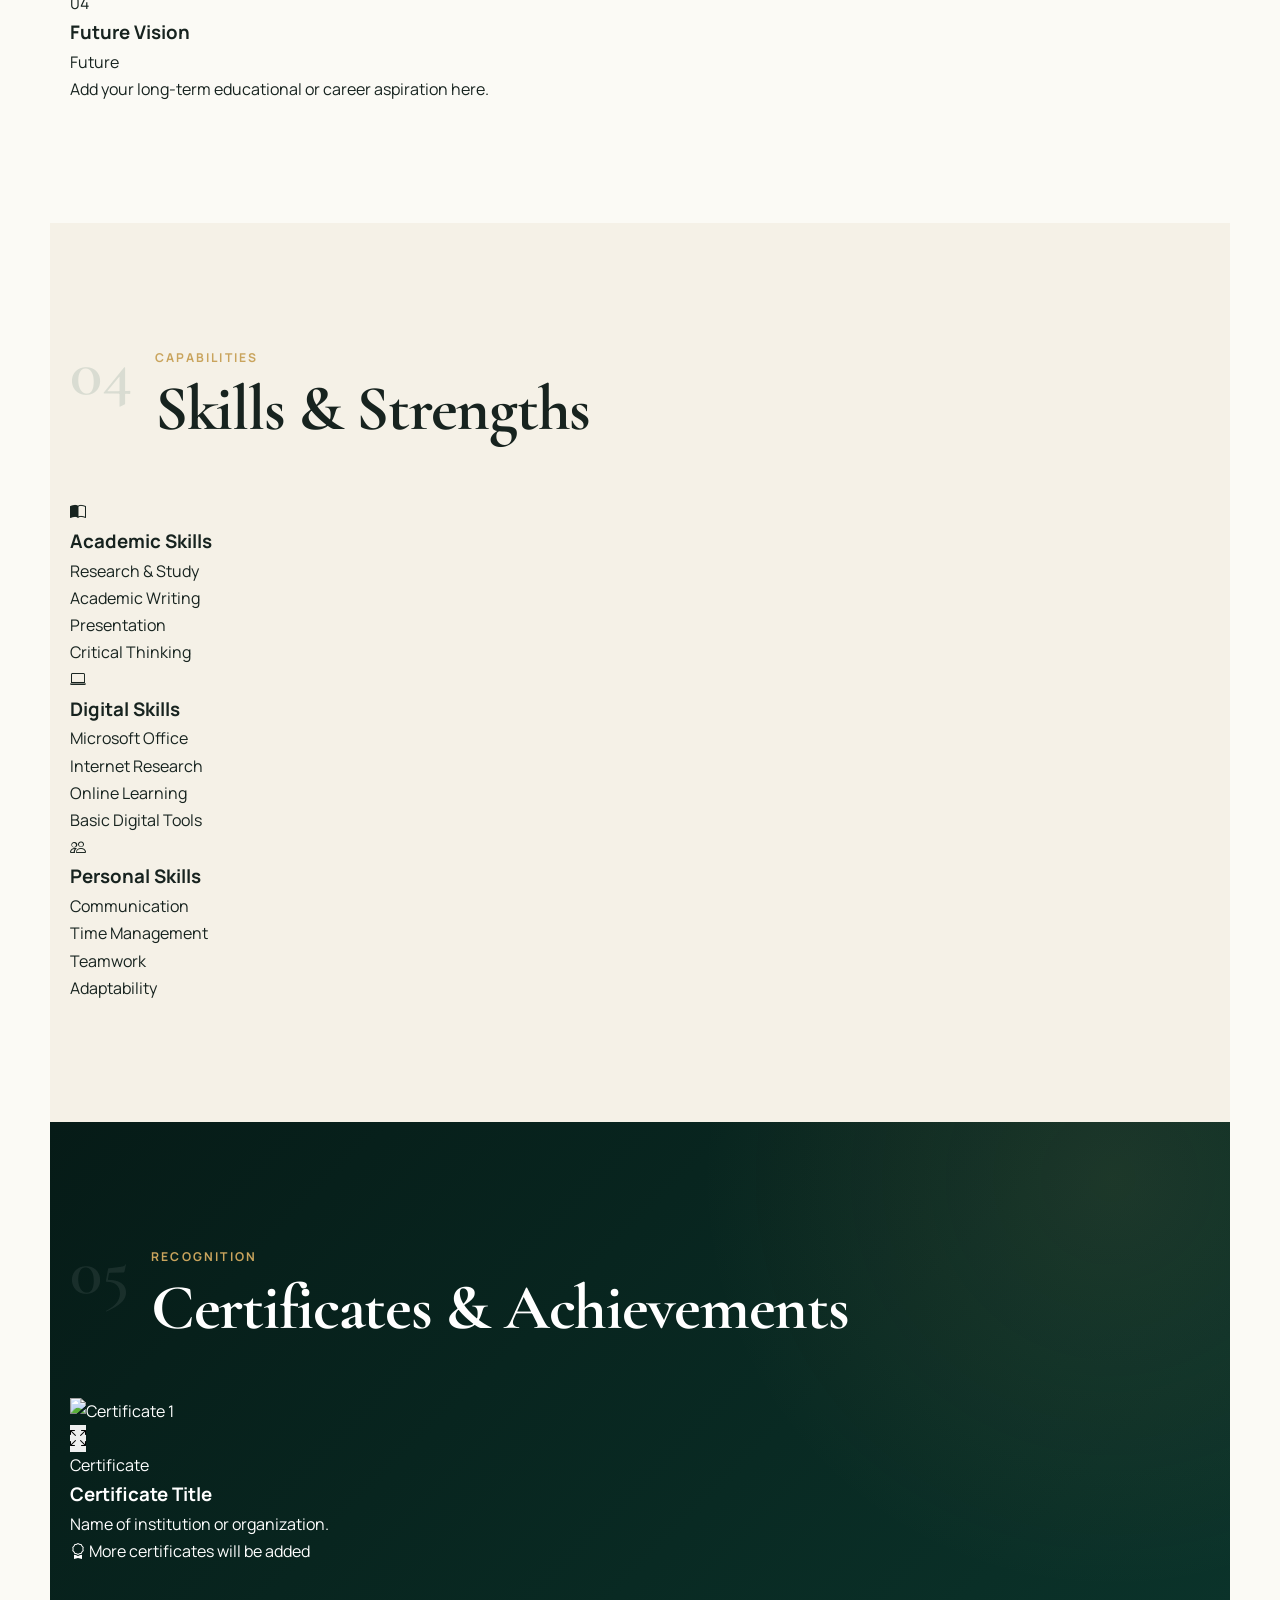
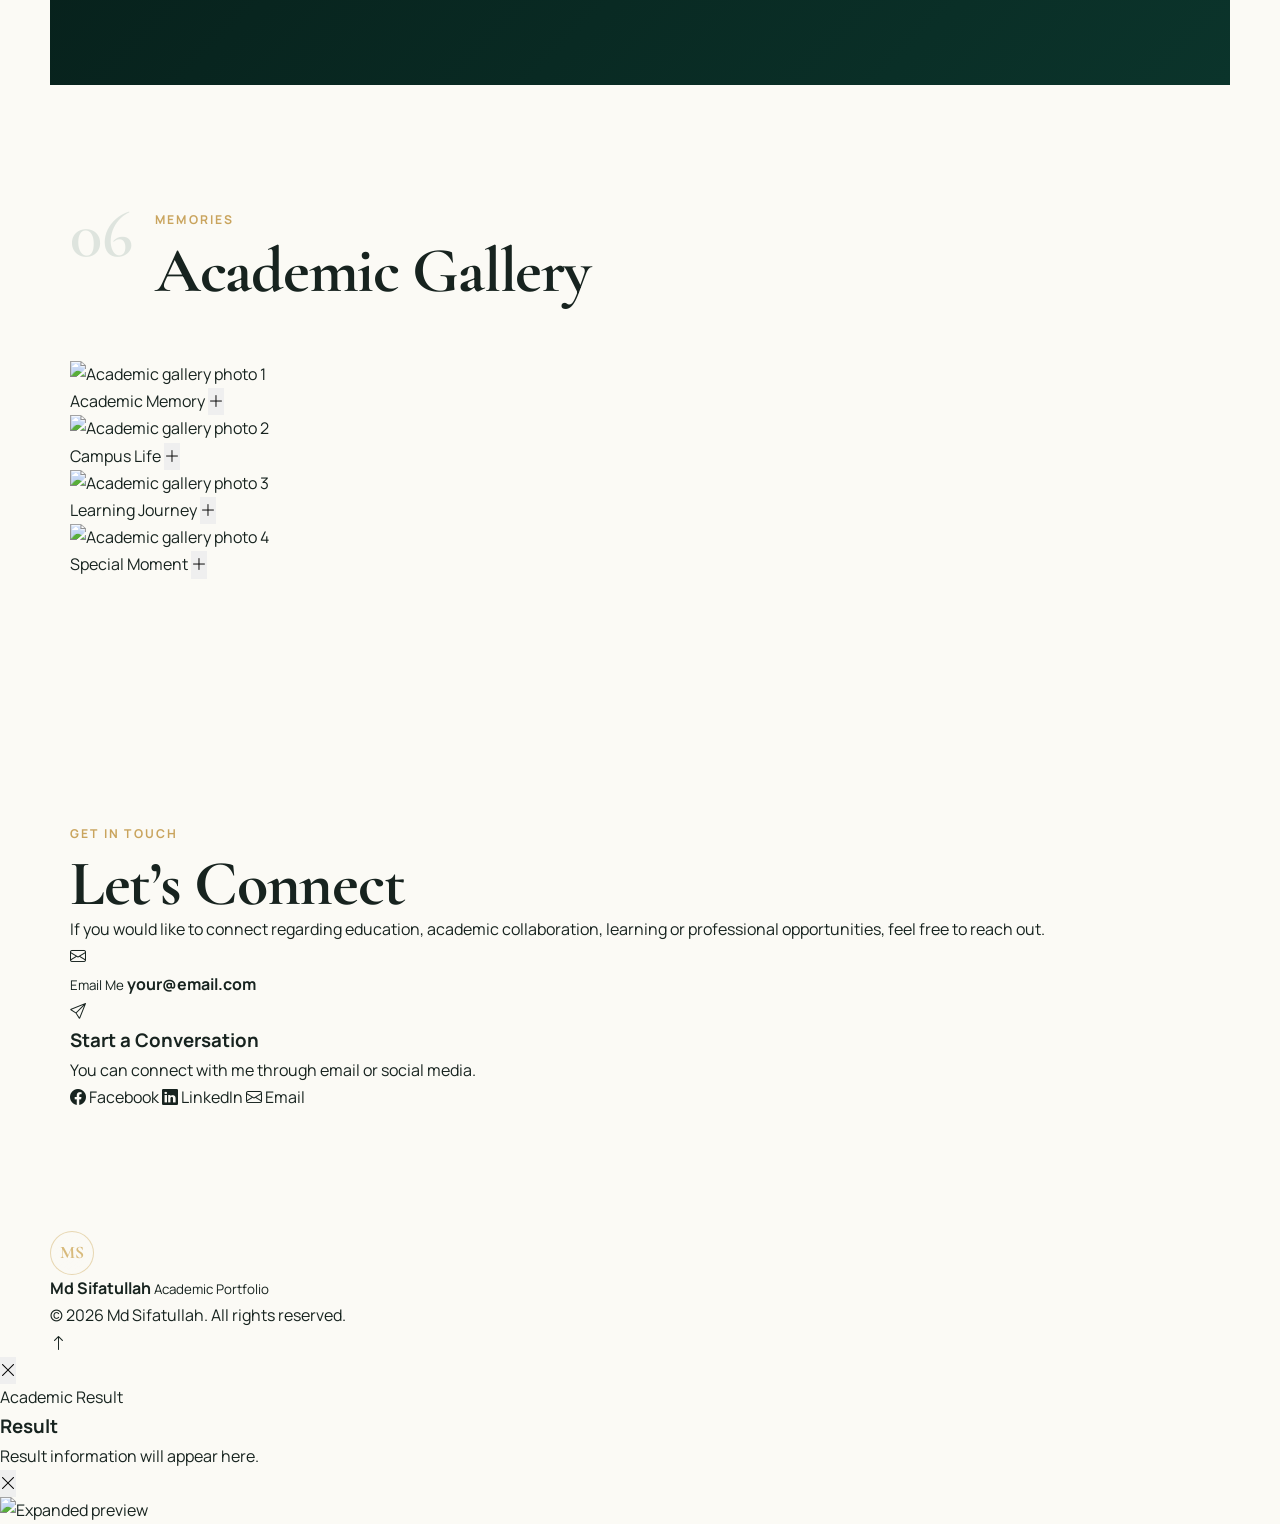
==== commit 7f5b9d6f: "Separate hero stats section" ====
--- a/index.htm
+++ b/index.htm
@@ -100,6 +100,8 @@
          HERO SECTION
     ========================== -->
     <section class="hero" id="home">
+      
+
 
       <div class="hero-overlay"></div>
       <div class="hero-pattern"></div>
@@ -213,7 +215,14 @@
       </div>
 
 
-       container reveal">
+     
+      <a href="#about" class="scroll-indicator" aria-label="Scroll to about section">
+        <span>Scroll</span>
+        <i class="bi bi-arrow-down"></i>
+      </a>
+
+    </section>
+ <div class="hero-stats container reveal">
 
         <article class="stat-card">
           <span class="stat-icon">
@@ -260,14 +269,6 @@
         </article>
 
       </div>
-
-      <a href="#about" class="scroll-indicator" aria-label="Scroll to about section">
-        <span>Scroll</span>
-        <i class="bi bi-arrow-down"></i>
-      </a>
-
-    </section>
-
 
     <!-- =========================
          ABOUT SECTION
